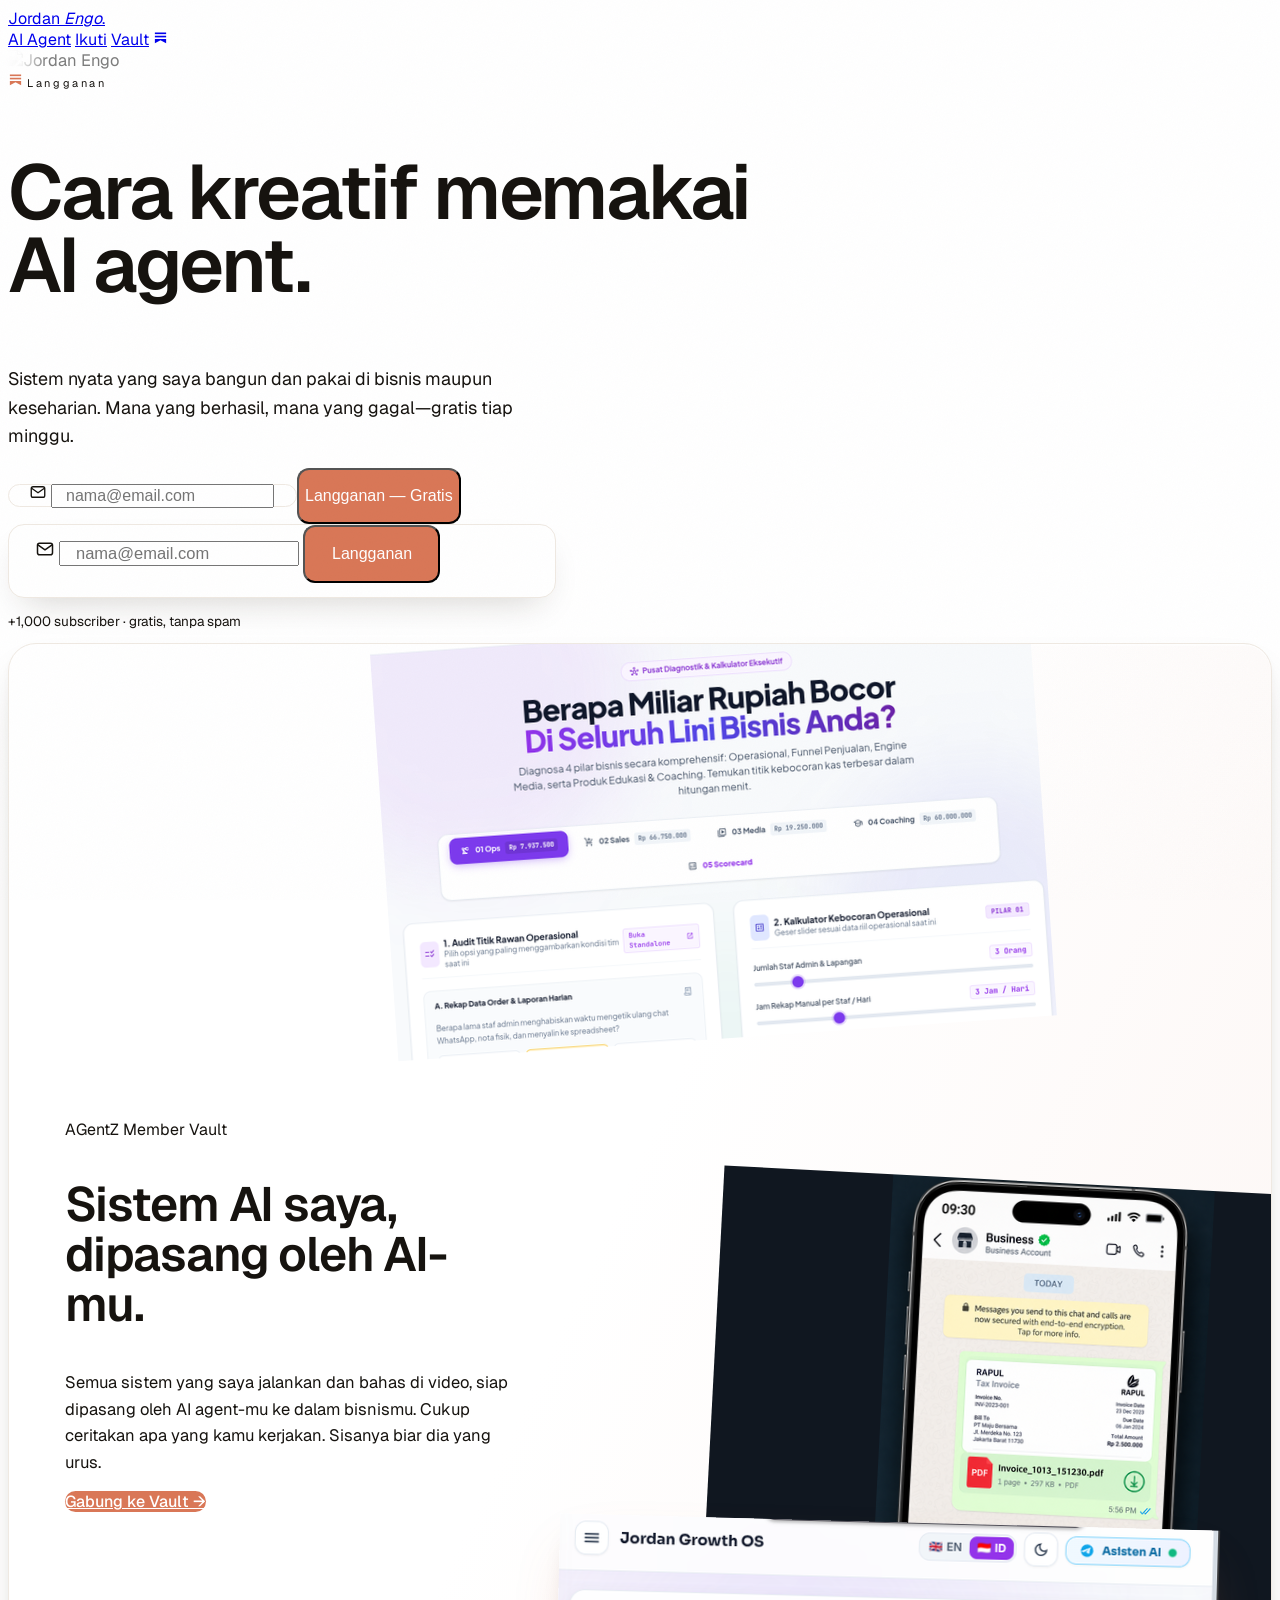
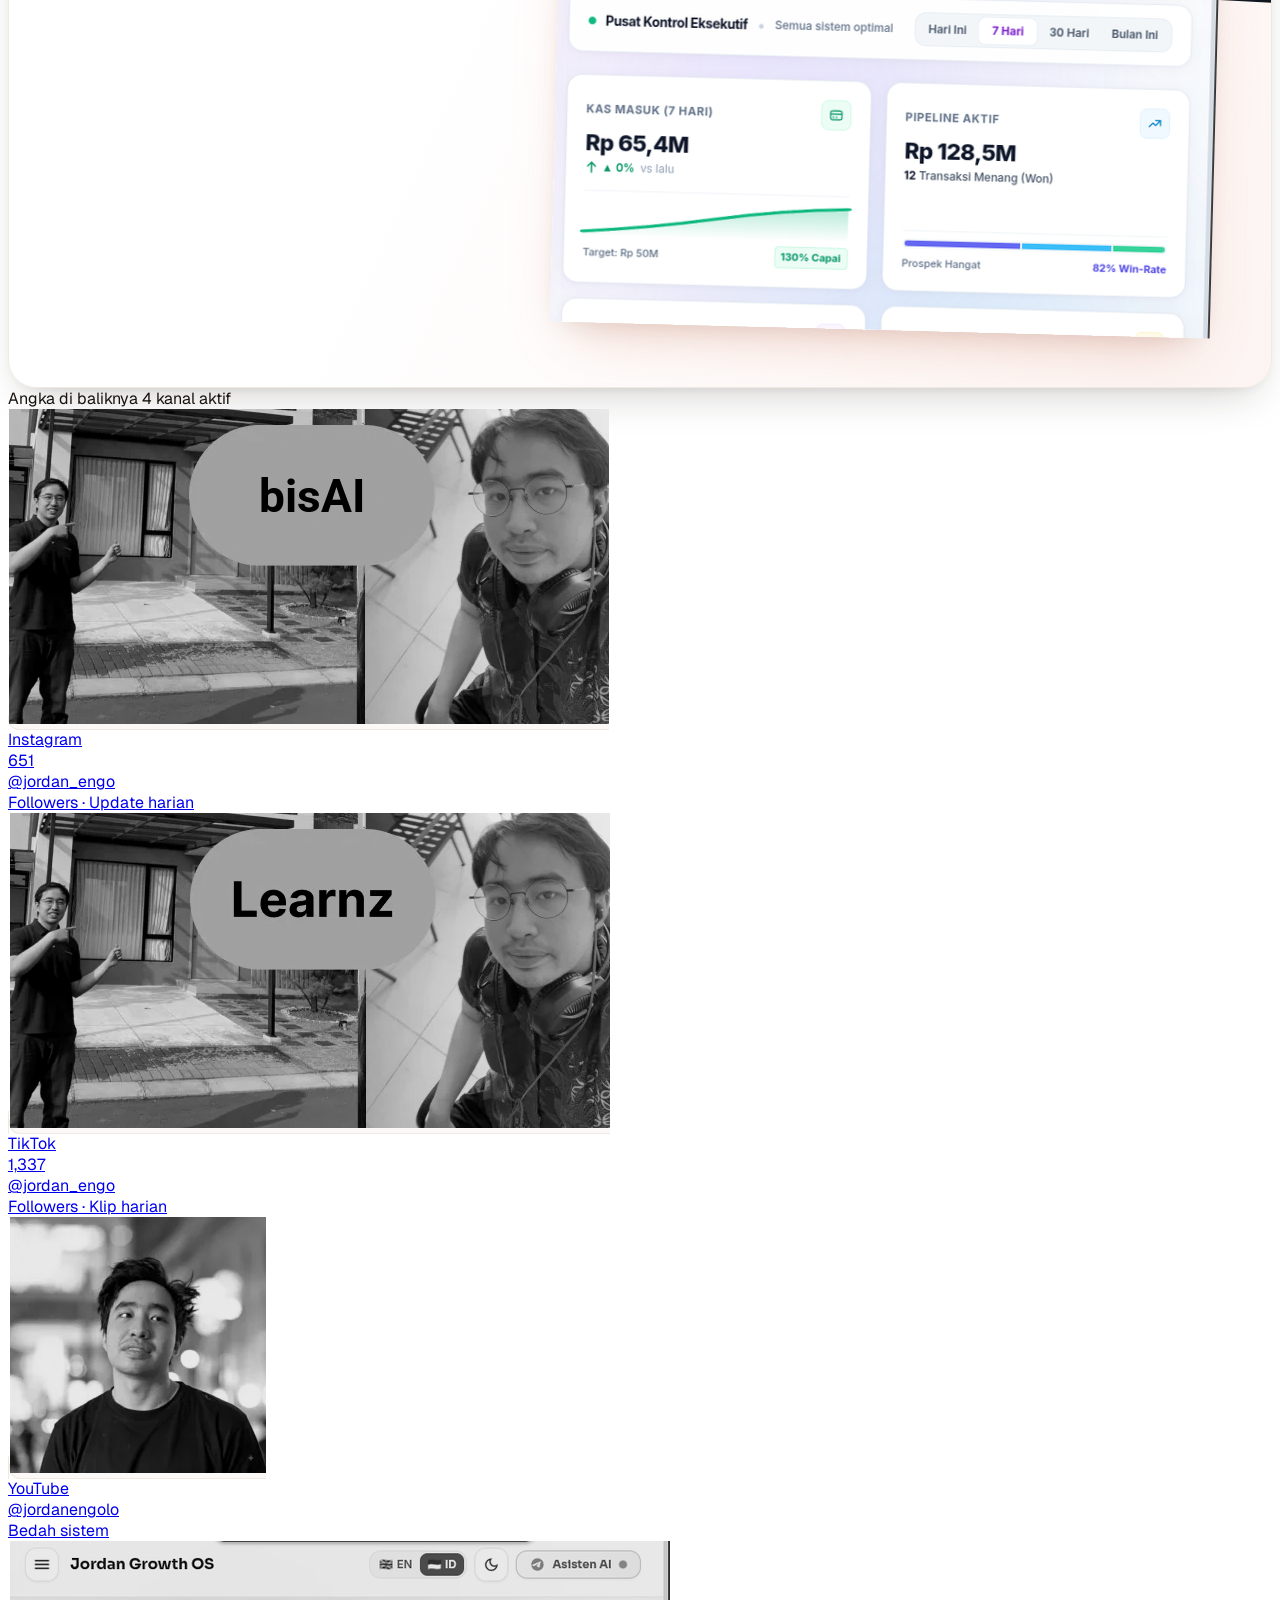
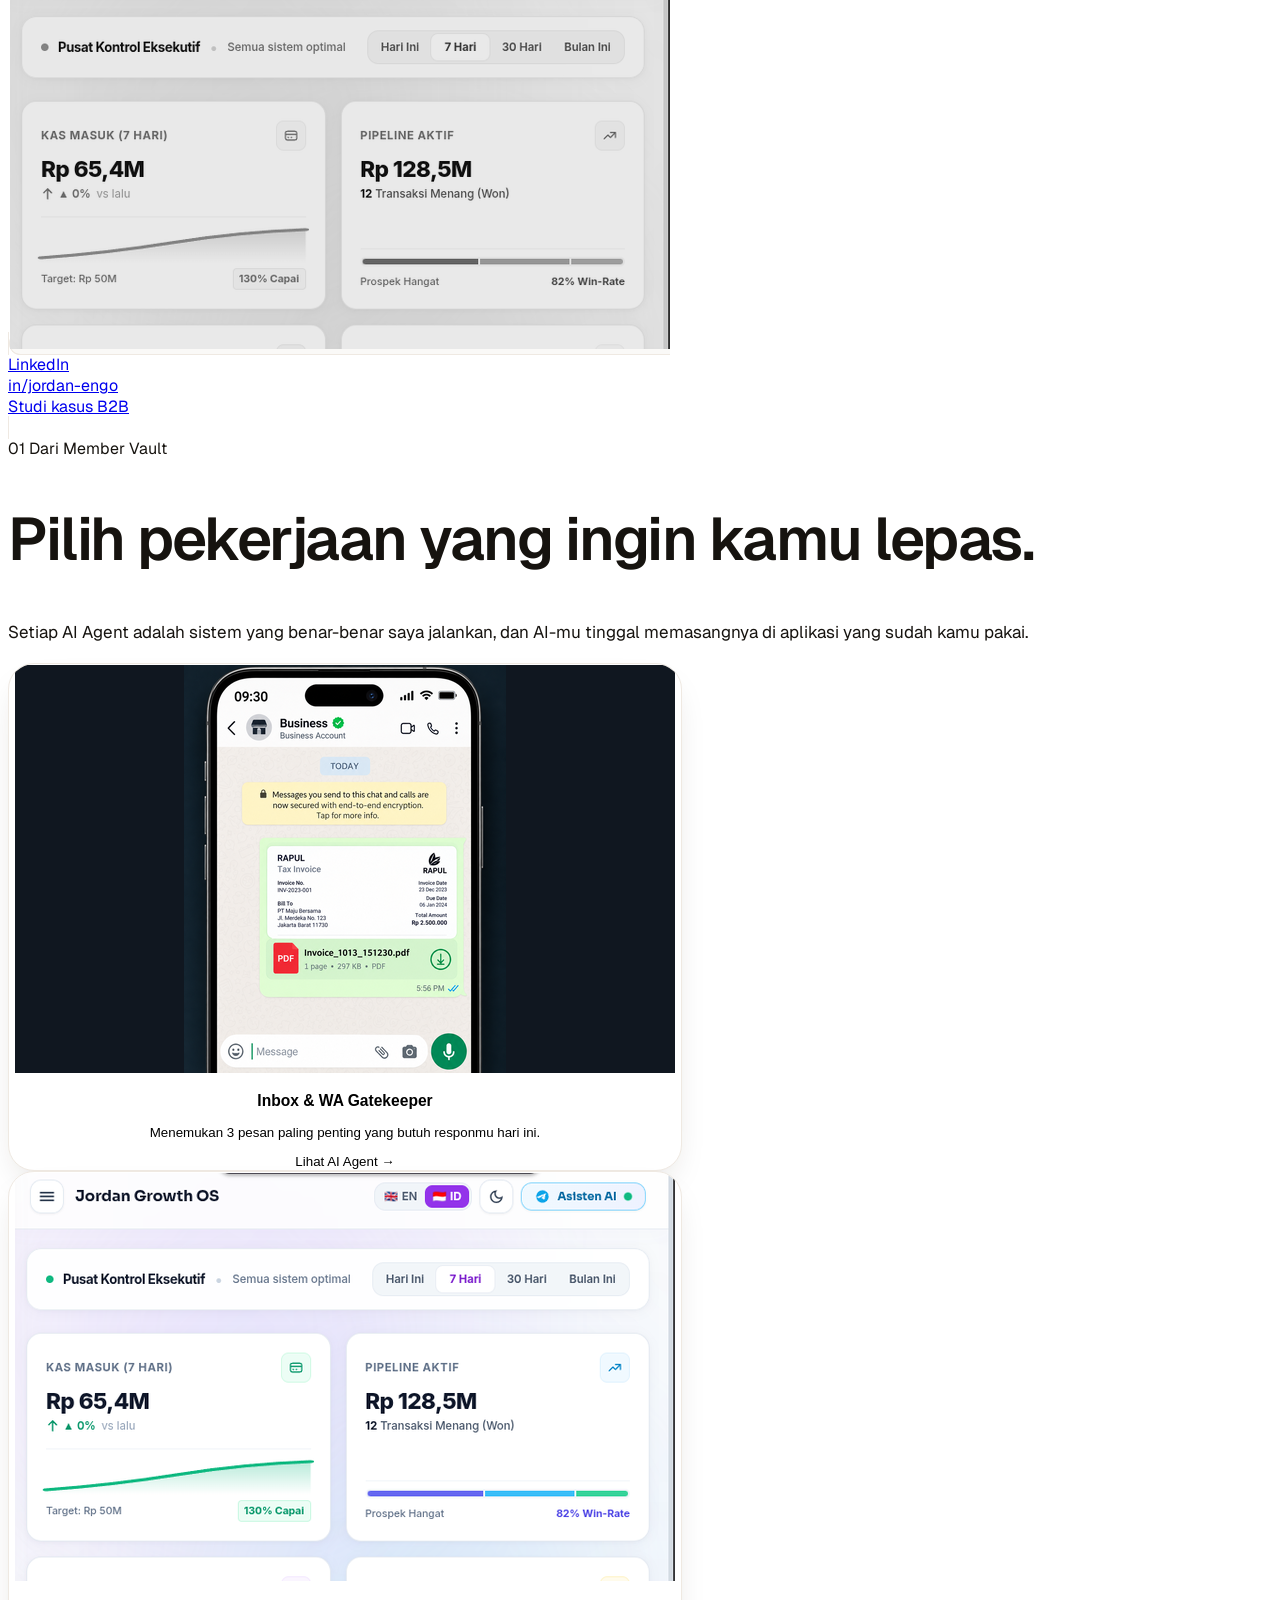
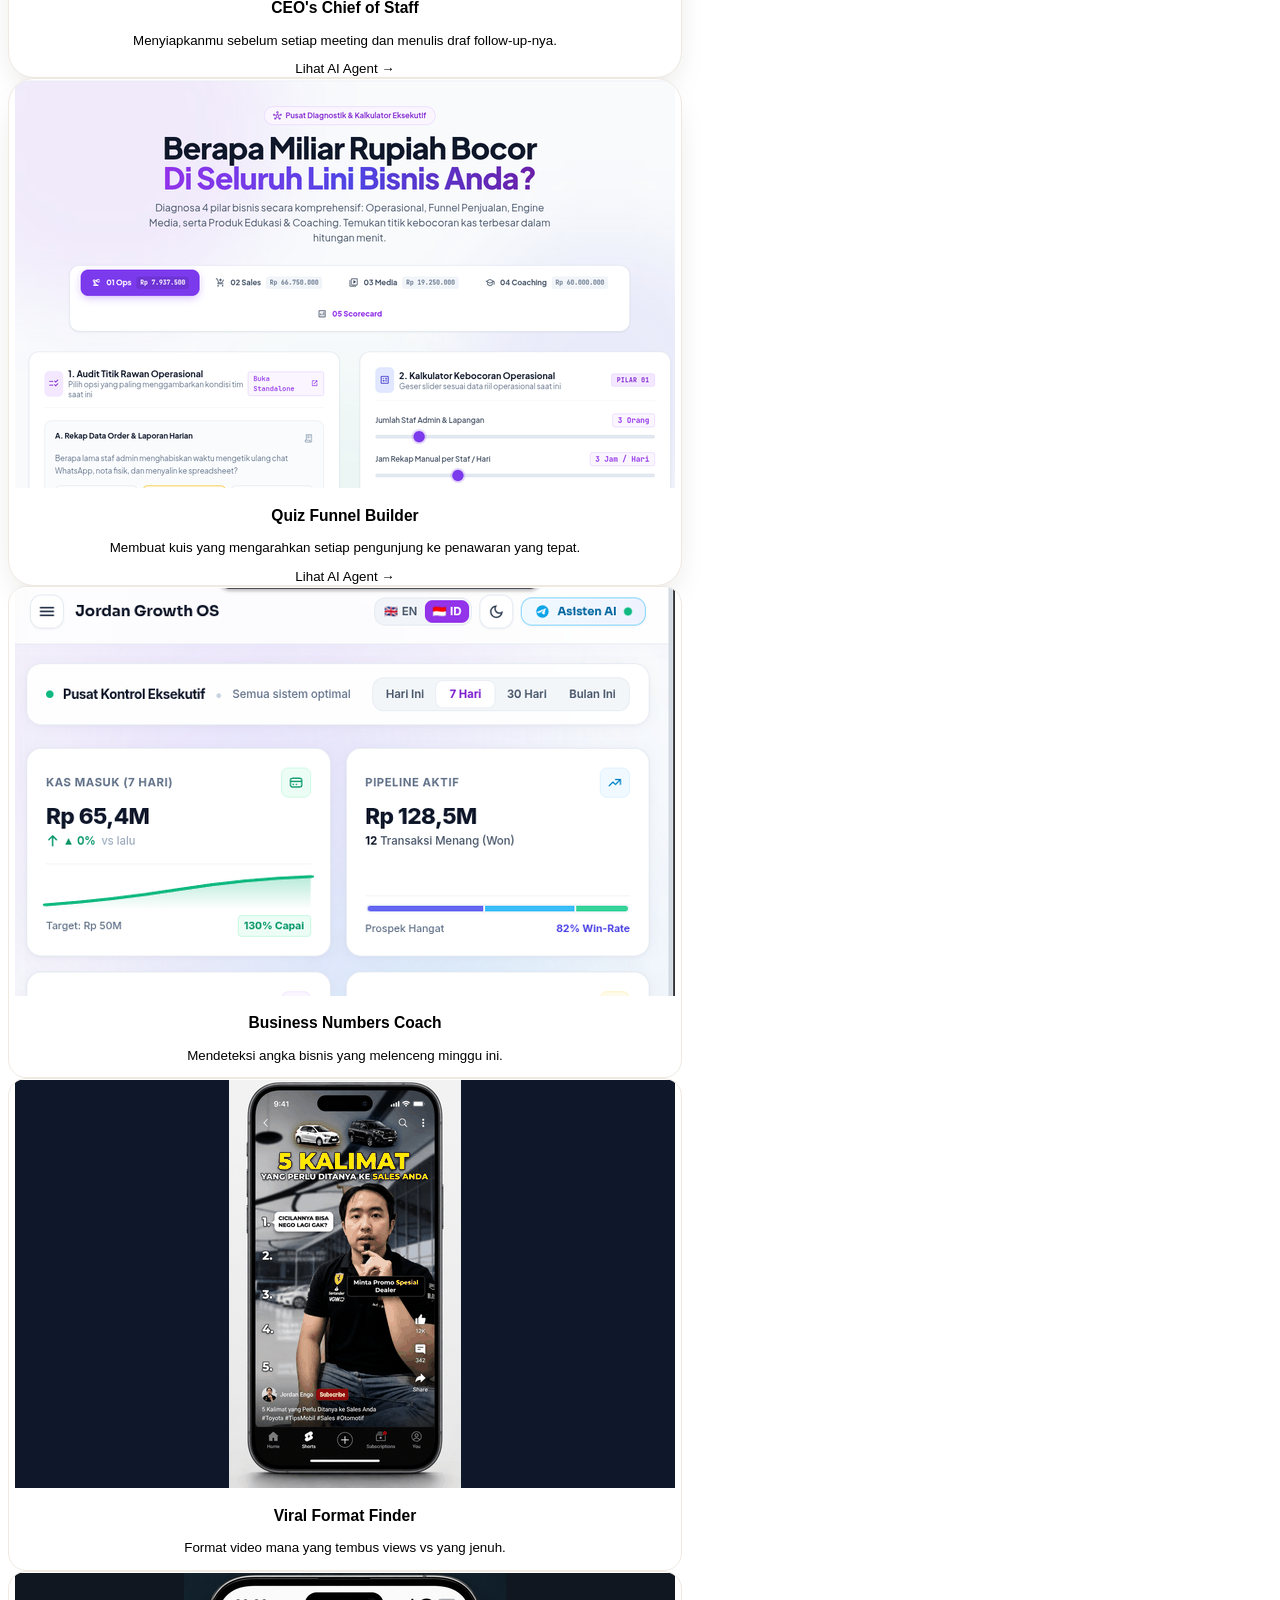
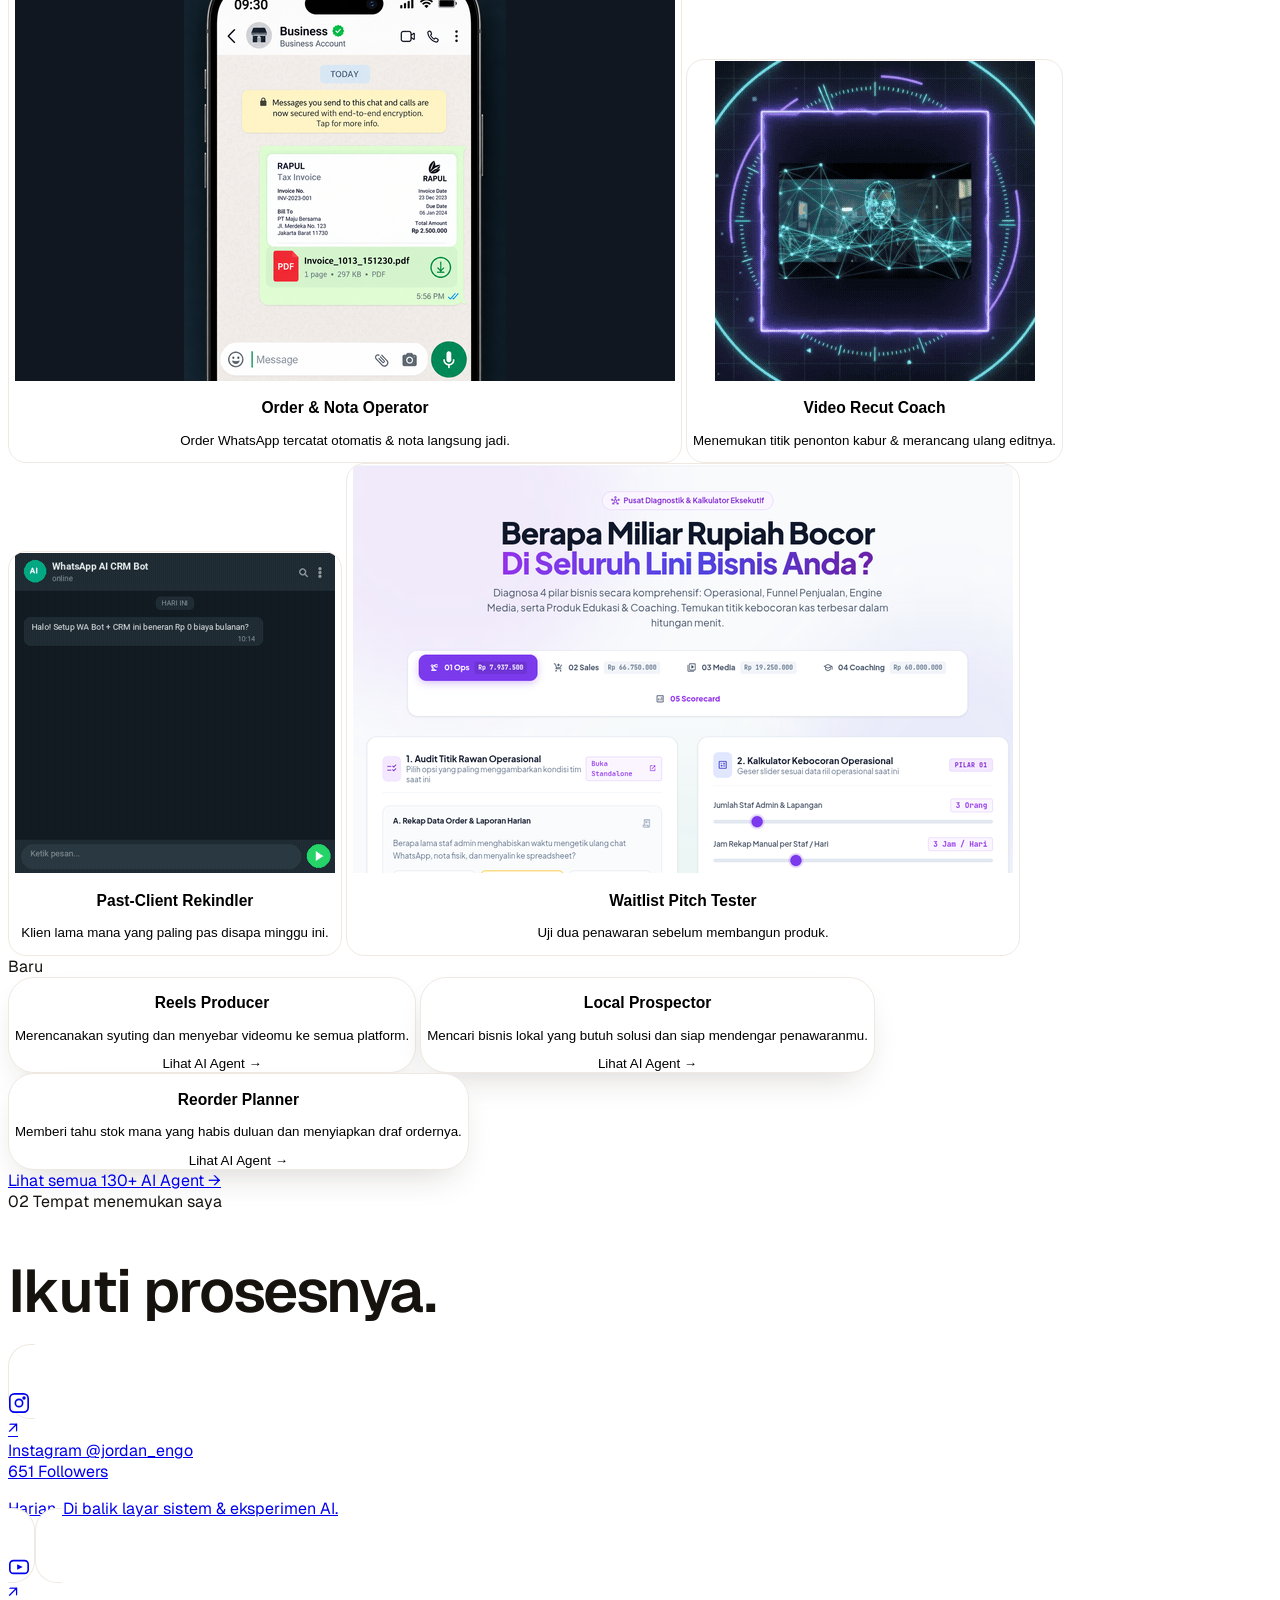
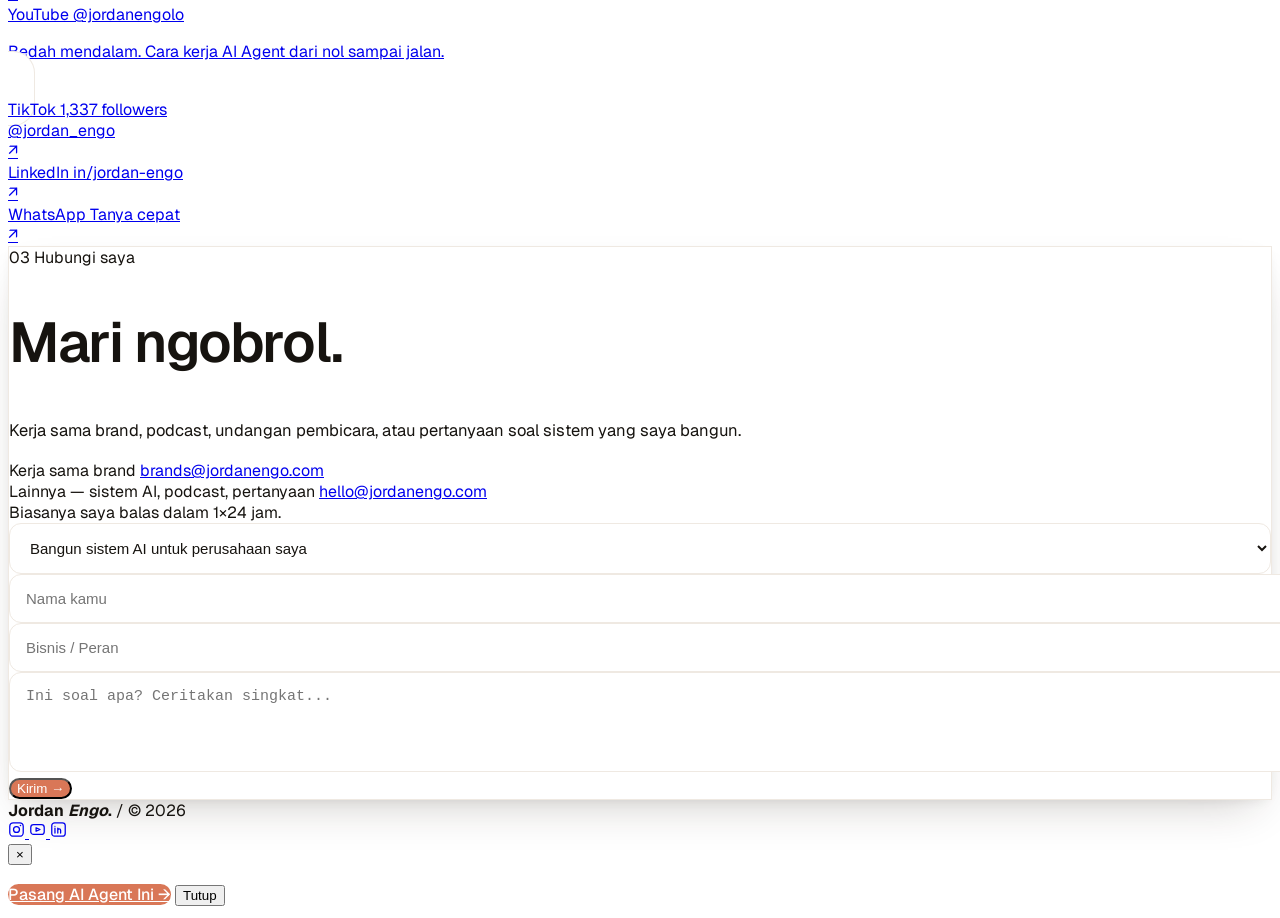
==== index.html @ 1e588fa7 "feat: sync latest agentz-pivot landing page to index.html" ====
<!DOCTYPE html>
<html lang="id">
<head>
  <meta charset="utf-8" />
  <meta name="viewport" content="width=device-width, initial-scale=1.0" />
  <title>Jordan Engo — Cara kerja nyata membangun dengan AI</title>
  <meta name="description" content="Cara kreatif memakai AI agent. Sistem nyata yang saya bangun dan pakai di bisnis & kehidupan sehari-hari—gratis setiap minggu." />
  <meta property="og:title" content="Jordan Engo — Cara kerja nyata membangun dengan AI" />
  <meta property="og:description" content="Sistem AI saya, dipasang oleh AI-mu. Katalog AI Agent siap pakai untuk bisnis dan kreator." />
  <meta property="og:type" content="website" />
  <link rel="icon" href="agentzlogo.webp" />
  <link rel="alternate" type="text/plain" title="LLM Context" href="/llms.txt" />
  <link rel="preload" as="image" href="Jo-hero-1264.webp" imagesrcset="Jo-hero-400.webp 400w, Jo-hero-800.webp 800w, Jo-hero-1264.webp 1264w" imagesizes="(min-width: 768px) 70vw, 160vw" fetchpriority="high" />
  <link rel="preconnect" href="https://fonts.googleapis.com" />
  <link rel="preconnect" href="https://fonts.gstatic.com" crossorigin />
  <link href="https://fonts.googleapis.com/css2?family=Geist+Mono:wght@400;500&family=Geist:wght@300;400;500;600;700;800&display=swap" rel="stylesheet" />
  <script src="https://cdn.tailwindcss.com"></script>
  <script>
    tailwind.config = {
      theme: {
        extend: {
          fontFamily: {
            sans: ['Geist', 'system-ui', 'sans-serif'],
            serif: ['Geist', 'system-ui', 'sans-serif'],
            mono: ['Geist Mono', 'ui-monospace', 'monospace'],
          },
          colors: {
            canvas: '#ffffff',
            ink: '#16130f',
            cream: '#16130f',
            'cream-2': '#5f5a53',
            'cream-3': '#a59e95',
            sub: '#5f5a53',
            muted: '#a59e95',
            line: '#efe9e2',
            'line-strong': '#e2ddd6',
            clay: '#d97757',
          }
        }
      }
    }
  </script>
  <style>
    :root {
      --canvas: #ffffff;
      --night: #ffffff;
      --ink: #16130f;
      --cream: #16130f;
      --cream-2: #5f5a53;
      --cream-3: #a59e95;
      --sub: #5f5a53;
      --muted: #a59e95;
      --line: #efe9e2;
      --line-strong: #e2ddd6;
      --clay: #d97757;
      --clay-soft: rgba(217, 119, 87, 0.12);
      --clay-border: rgba(217, 119, 87, 0.52);
      --tile-shadow: 0 20px 44px -18px rgba(40, 30, 20, 0.24), 0 4px 12px -6px rgba(40, 30, 20, 0.12), inset 0 1.5px 0 rgba(255, 255, 255, 0.9);
      --tile-shadow-sm: 0 16px 36px -16px rgba(40, 30, 20, 0.22), inset 0 1.5px 0 rgba(255, 255, 255, 0.9);
      --featured-tile-shadow: 0 28px 58px -22px rgba(217, 119, 87, 0.34), 0 12px 30px -18px rgba(40, 30, 20, 0.22), inset 0 1.5px 0 rgba(255, 255, 255, 0.95);
    }

    html { scroll-behavior: smooth; }
    body {
      background: var(--canvas);
      color: var(--ink);
      font-family: 'Geist', system-ui, sans-serif;
      overflow-x: hidden;
      -webkit-font-smoothing: antialiased;
    }

    .grain {
      pointer-events: none;
      position: fixed;
      inset: 0;
      z-index: 80;
      opacity: 0.03;
      mix-blend-mode: multiply;
      background-image: url("data:image/svg+xml;utf8,<svg xmlns='http://www.w3.org/2000/svg' width='180' height='180'><filter id='n'><feTurbulence type='fractalNoise' baseFrequency='0.8' numOctaves='2' stitchTiles='stitch'/></filter><rect width='100%25' height='100%25' filter='url(%23n)'/></svg>");
    }

    .hero-portrait {
      opacity: 0.55;
      -webkit-mask-image: linear-gradient(90deg, transparent 0%, rgba(0, 0, 0, 0.1) 12%, rgba(0, 0, 0, 0.6) 26%, #000 34%);
      mask-image: linear-gradient(90deg, transparent 0%, rgba(0, 0, 0, 0.1) 12%, rgba(0, 0, 0, 0.6) 26%, #000 34%);
    }

    .hk-pill {
      background: #ffffff;
      border: 1.5px solid var(--line);
      border-radius: 16px;
      box-shadow: var(--tile-shadow-sm);
      transition: border-color 0.2s ease, box-shadow 0.2s ease;
    }
    .hk-pill:focus-within {
      border-color: var(--clay-border);
      box-shadow: var(--featured-tile-shadow);
    }

    .hk-btn {
      display: inline-flex;
      align-items: center;
      justify-content: center;
      gap: 9px;
      background: var(--clay);
      color: #ffffff;
      font-weight: 500;
      border-radius: 12px;
      transition: transform 0.18s ease, opacity 0.18s ease;
    }
    .hk-btn:hover { opacity: 0.92; transform: translateY(-1px); }

    .vault-card {
      display: grid;
      grid-template-columns: 1fr;
      gap: 36px;
      align-items: center;
      border-radius: 28px;
      border: 1.5px solid var(--line);
      background: linear-gradient(115deg, #ffffff 46%, var(--clay-soft) 130%);
      box-shadow: var(--tile-shadow);
      padding: 32px 26px;
      overflow: hidden;
    }
    @media (min-width: 960px) {
      .vault-card {
        grid-template-columns: 1.05fr 0.95fr;
        padding: 52px 56px;
      }
    }

    .hairline-soft {
      height: 1px;
      background: var(--line);
    }

    .agent-card {
      background: #ffffff;
      border: 1.5px solid var(--line);
      border-radius: 26px;
      box-shadow: var(--tile-shadow-sm);
      overflow: hidden;
      transition: transform 0.24s cubic-bezier(0.16, 1, 0.3, 1), border-color 0.24s ease, box-shadow 0.24s ease;
    }
    .agent-card:hover {
      transform: translateY(-3px);
      border-color: var(--line-strong);
      box-shadow: var(--tile-shadow);
    }

    .mini-agent {
      background: #ffffff;
      border: 1.5px solid var(--line);
      border-radius: 18px;
      overflow: hidden;
      transition: border-color 0.2s ease, transform 0.2s ease;
    }
    .mini-agent:hover {
      border-color: var(--line-strong);
      transform: translateY(-2px);
    }

    .reach-card {
      position: relative;
      aspect-ratio: 4 / 5;
      border-radius: 16px;
      border: 1.5px solid var(--line);
      overflow: hidden;
      background: #faf9f7;
    }
    .reach-card img {
      filter: grayscale(1) brightness(0.9) contrast(1.03);
      transition: filter 0.7s ease, transform 0.7s cubic-bezier(0.16, 1, 0.3, 1);
    }
    .reach-card:hover img {
      filter: grayscale(0) brightness(0.95) contrast(1.02);
      transform: scale(1.04);
    }

    .channel-card {
      background: #ffffff;
      border: 1.5px solid var(--line);
      border-radius: 22px;
      min-height: 178px;
      padding: 26px;
      transition: border-color 0.2s ease, box-shadow 0.2s ease, transform 0.2s ease;
    }
    .channel-card:hover {
      border-color: var(--line-strong);
      box-shadow: var(--tile-shadow-sm);
      transform: translateY(-2px);
    }

    .field-input {
      width: 100%;
      border: 1.5px solid var(--line);
      border-radius: 12px;
      padding: 15px 16px;
      font-size: 15px;
      background: #ffffff;
      color: var(--ink);
      transition: border-color 0.2s ease;
    }
    .field-input:focus {
      outline: none;
      border-color: var(--clay-border);
    }

    .header-scrolled {
      background: rgba(255, 255, 255, 0.86) !important;
      backdrop-filter: blur(12px);
      border-bottom: 1.5px solid var(--line) !important;
    }

    .reveal {
      opacity: 0;
      transform: translateY(18px);
      transition: opacity 0.85s cubic-bezier(0.16, 1, 0.3, 1), transform 0.85s cubic-bezier(0.16, 1, 0.3, 1);
    }
    .reveal.in {
      opacity: 1;
      transform: translateY(0);
    }
  </style>
</head>
<body class="min-h-screen flex flex-col">
  <div class="grain"></div>

  <!-- Header -->
  <header id="site-header" class="fixed top-0 inset-x-0 z-50 transition-all duration-300 border-b border-transparent">
    <div class="max-w-[1280px] mx-auto px-6 sm:px-9 h-[64px] flex items-center justify-between gap-6">
      <a href="#top" class="text-[16px] font-semibold tracking-tight text-ink">
        Jordan <em class="not-italic font-normal text-sub">Engo</em><span class="text-clay">.</span>
      </a>

      <nav class="flex items-center gap-6 sm:gap-8">
        <a href="#latest" class="font-mono text-[10.5px] uppercase tracking-[0.16em] text-sub hover:text-ink transition-colors">AI Agent</a>
        <a href="#channels" class="font-mono text-[10.5px] uppercase tracking-[0.16em] text-sub hover:text-ink transition-colors">Ikuti</a>
        <a href="#vault" class="font-mono text-[10.5px] uppercase tracking-[0.16em] text-sub hover:text-ink transition-colors hidden sm:inline">Vault</a>
        <a href="#top" aria-label="Langganan" class="w-9 h-9 rounded-[10px] bg-clay text-white inline-flex items-center justify-center hover:opacity-90 transition-opacity">
          <svg width="15" height="15" viewBox="0 0 24 24" fill="currentColor">
            <rect x="3" y="4" width="18" height="2.6"></rect>
            <rect x="3" y="9.2" width="18" height="2.6"></rect>
            <path d="M3 14.4H21V21L12 16.4 3 21z"></path>
          </svg>
        </a>
      </nav>
    </div>
  </header>

  <main class="flex-1">
    <!-- SECTION 0: Full-Viewport Founder-Portrait Hero -->
    <section id="top" class="relative md:min-h-screen overflow-hidden" style="background:var(--night)">
      <!-- Founder Portrait Overlay Layer -->
      <div class="hero-media relative h-[58svh] min-h-[380px] md:h-auto md:min-h-0 md:absolute md:inset-y-0 md:right-0 w-full md:w-[70%] overflow-hidden">
        <picture>
          <source type="image/avif" srcset="Jo-hero-400.avif 400w, Jo-hero-800.avif 800w, Jo-hero-1264.avif 1264w" sizes="(min-width: 768px) 70vw, 160vw" />
          <source type="image/webp" srcset="Jo-hero-400.webp 400w, Jo-hero-800.webp 800w, Jo-hero-1264.webp 1264w" sizes="(min-width: 768px) 70vw, 160vw" />
          <img
            src="Jo-hero-hd.jpg"
            width="1264" height="848" fetchpriority="high" decoding="async"
            alt="Jordan Engo"
            class="hero-portrait absolute inset-0 w-full h-full object-cover"
            style="object-position:62% 20%;transform:scale(1.03);filter:grayscale(1) contrast(1.02) brightness(1.03)"
          />
        </picture>
        <!-- Mobile white gradients -->
        <div class="absolute inset-0 md:hidden" style="background:linear-gradient(180deg, rgba(255,255,255,0.55) 0%, rgba(255,255,255,0.30) 26%, rgba(255,255,255,0.30) 46%, rgba(255,255,255,0.72) 70%, #ffffff 96%)"></div>
        <div class="absolute inset-x-0 bottom-0 h-2/5" style="background:linear-gradient(0deg, #ffffff 4%, transparent)"></div>
        <div class="absolute inset-x-0 top-0 h-1/4" style="background:linear-gradient(180deg, rgba(255,255,255,0.5), transparent)"></div>
      </div>

      <!-- Hero Copy Layer -->
      <div class="hero-content relative z-[2] max-w-[1280px] mx-auto px-6 sm:px-9 md:min-h-screen flex items-center mt-[-17svh] md:mt-0 pt-0 md:pt-28 pb-16 md:pb-24">
        <div class="w-full max-w-[640px]">
          <div class="reveal flex items-center gap-2.5 mb-8" style="transition-delay:40ms">
            <svg width="15" height="15" viewBox="0 0 24 24" fill="#D97757">
              <rect x="3" y="4" width="18" height="2.6"></rect>
              <rect x="3" y="9.2" width="18" height="2.6"></rect>
              <path d="M3 14.4H21V21L12 16.4 3 21z"></path>
            </svg>
            <span class="font-mono uppercase text-cream-2 shrink-0 whitespace-nowrap" style="font-size:11px;letter-spacing:0.24em">Langganan</span>
          </div>

          <h1 class="reveal font-sans text-cream md:[width:max-content] md:max-w-[820px]" style="font-size:clamp(38px,6vw,80px);font-weight:600;line-height:0.95;letter-spacing:-0.03em;transition-delay:90ms">
            Cara kreatif memakai<br /><span class="text-clay">AI agent.</span>
          </h1>

          <p class="reveal font-sans text-cream-2 mt-7" style="font-size:clamp(16px,1.4vw,18px);line-height:1.58;max-width:44ch;transition-delay:140ms">
            Sistem nyata yang saya bangun dan pakai di bisnis maupun keseharian. Mana yang berhasil, mana yang gagal—gratis tiap minggu.
          </p>

          <div class="reveal mt-10" style="max-width:548px;transition-delay:190ms">
            <!-- Mobile Form -->
            <form class="newsletter-form sm:hidden flex flex-col gap-3">
              <label class="hk-pill group flex items-center" style="height:58px;padding-left:20px;padding-right:18px">
                <span class="text-cream-3 shrink-0 group-focus-within:text-clay transition-colors">
                  <svg width="18" height="18" viewBox="0 0 24 24" fill="none" stroke="currentColor" stroke-width="1.8" stroke-linecap="round" stroke-linejoin="round"><rect x="3" y="5" width="18" height="14" rx="2.5"></rect><path d="m3.5 7 8.5 6 8.5-6"></path></svg>
                </span>
                <input type="email" required placeholder="nama@email.com" aria-label="Alamat email" class="newsletter-email flex-1 min-w-0 bg-transparent border-none outline-none text-cream font-sans placeholder:text-cream-3" style="font-size:16px;padding-left:13px;padding-right:6px" />
              </label>
              <button type="submit" class="hk-btn w-full" style="height:56px;font-size:16px">
                Langganan — Gratis
              </button>
            </form>

            <!-- Desktop Pill Form -->
            <form class="newsletter-form hk-pill group hidden sm:flex items-center w-full" style="height:72px;padding-left:26px;padding-right:8px">
              <span class="text-cream-3 shrink-0 group-focus-within:text-clay transition-colors">
                <svg width="20" height="20" viewBox="0 0 24 24" fill="none" stroke="currentColor" stroke-width="1.8" stroke-linecap="round" stroke-linejoin="round"><rect x="3" y="5" width="18" height="14" rx="2.5"></rect><path d="m3.5 7 8.5 6 8.5-6"></path></svg>
              </span>
              <input type="email" required placeholder="nama@email.com" aria-label="Alamat email" class="newsletter-email flex-1 min-w-0 bg-transparent border-none outline-none text-cream font-sans placeholder:text-cream-3" style="font-size:16.5px;padding-left:15px;padding-right:10px" />
              <button type="submit" class="hk-btn shrink-0" style="height:58px;padding-left:27px;padding-right:26px;font-size:16px">
                Langganan
              </button>
            </form>

            <p class="font-sans text-cream-3 mt-4" style="font-size:13.5px">
              <span class="text-cream font-semibold">+1,000 subscriber</span> · gratis, tanpa spam
            </p>
          </div>
        </div>
      </div>
    </section>

    <!-- SECTION 1: The Member Vault -->
    <section id="vault" class="relative" style="background:var(--night)">
      <div class="max-w-[1280px] mx-auto px-6 sm:px-9 pt-4 md:pt-10 pb-6">
        <div class="reveal vault-card">
          <div class="vault-copy">
            <span class="font-mono text-[10.5px] tracking-[0.2em] uppercase text-clay">AGentZ Member Vault</span>
            <h2 class="font-sans text-cream mt-4" style="font-size:clamp(30px,3.8vw,48px);font-weight:600;line-height:1.04;letter-spacing:-0.025em">
              Sistem AI saya, dipasang oleh AI-mu.
            </h2>
            <p class="font-sans text-cream-2 mt-5 max-w-[44ch]" style="font-size:16.5px;line-height:1.6">
              Semua sistem yang saya jalankan dan bahas di video, siap dipasang oleh AI agent-mu ke dalam bisnismu. Cukup ceritakan apa yang kamu kerjakan. Sisanya biar dia yang urus.
            </p>
            <div class="mt-8">
              <a
                href="https://wa.me/15556523818?text=Halo%20Jordan,%20saya%20mau%20gabung%20AGentZ%20Member%20Vault"
                target="_blank"
                rel="noopener"
                class="hk-btn px-7 py-3.5 text-[15.5px]"
              >
                Gabung ke Vault →
              </a>
            </div>
          </div>

          <!-- Rotated Art Tiles Stack -->
          <div class="relative h-[260px] sm:h-[310px] flex items-center justify-center">
            <img src="bisnis_ai_audit.png" alt="AGentZ Audit System" class="absolute w-[58%] aspect-[16/10] object-cover rounded-[14px] border-[1.5px] border-line shadow-lg" style="transform:translate(-26%, -16%) rotate(-4deg)" />
            <img src="whatsapp_invoice.png" alt="AGentZ WhatsApp Operator" class="absolute w-[58%] aspect-[16/10] object-cover rounded-[14px] border-[1.5px] border-line shadow-lg" style="transform:translate(24%, 18%) rotate(3deg)" />
            <img src="bisnis_dashboard.png" alt="AGentZ Dashboard" class="relative z-10 w-[64%] aspect-[16/10] object-cover rounded-[16px] border-[1.5px] border-clay/40" style="box-shadow:var(--featured-tile-shadow);transform:rotate(1.5deg)" />
          </div>
        </div>
      </div>
    </section>

    <!-- SECTION 2: The Numbers (4 Photo Cards) -->
    <section id="reach" class="relative" style="background:var(--night)">
      <div class="max-w-[1280px] mx-auto px-6 sm:px-9 py-16 md:py-24">
        <div class="reveal flex items-center gap-4 mb-10">
          <span class="font-mono text-[10.5px] tracking-[0.2em] uppercase text-clay">Angka di baliknya</span>
          <span class="hairline-soft flex-1"></span>
          <span class="font-mono text-[10.5px] tracking-[0.2em] uppercase text-cream-3">4 kanal aktif</span>
        </div>

        <div class="grid grid-cols-2 lg:grid-cols-4 gap-4 sm:gap-5">
          <a href="https://instagram.com/jordan_engo" target="_blank" rel="noopener" class="reveal reach-card group block">
            <img src="jo_bisai.webp" alt="Instagram Jordan Engo" class="absolute inset-0 w-full h-full object-cover" />
            <div class="absolute inset-0" style="background:linear-gradient(180deg, rgba(22,19,15,0.45) 0%, rgba(22,19,15,0.1) 45%, rgba(22,19,15,0.85) 100%)"></div>
            <div class="relative z-10 h-full p-5 flex flex-col justify-between text-white">
              <div class="font-mono text-[11px] uppercase tracking-[0.16em] opacity-90">Instagram</div>
              <div>
                <div class="text-[34px] sm:text-[42px] font-extrabold leading-none tracking-tight">651</div>
                <div class="font-mono text-[12px] text-white/90 mt-1.5">@jordan_engo</div>
                <div class="text-[12px] text-white/75 mt-0.5">Followers · Update harian</div>
              </div>
            </div>
          </a>

          <a href="https://www.tiktok.com/@jordan_engo" target="_blank" rel="noopener" class="reveal reach-card group block" style="transition-delay:70ms">
            <img src="jo_figma.webp" alt="TikTok Jordan Engo" class="absolute inset-0 w-full h-full object-cover" />
            <div class="absolute inset-0" style="background:linear-gradient(180deg, rgba(22,19,15,0.45) 0%, rgba(22,19,15,0.1) 45%, rgba(22,19,15,0.85) 100%)"></div>
            <div class="relative z-10 h-full p-5 flex flex-col justify-between text-white">
              <div class="font-mono text-[11px] uppercase tracking-[0.16em] opacity-90">TikTok</div>
              <div>
                <div class="text-[34px] sm:text-[42px] font-extrabold leading-none tracking-tight">1,337</div>
                <div class="font-mono text-[12px] text-white/90 mt-1.5">@jordan_engo</div>
                <div class="text-[12px] text-white/75 mt-0.5">Followers · Klip harian</div>
              </div>
            </div>
          </a>

          <a href="https://www.youtube.com/@jordanengolo" target="_blank" rel="noopener" class="reveal reach-card group block" style="transition-delay:140ms">
            <img src="Jo.webp" alt="YouTube Jordan Engo" class="absolute inset-0 w-full h-full object-cover" />
            <div class="absolute inset-0" style="background:linear-gradient(180deg, rgba(22,19,15,0.45) 0%, rgba(22,19,15,0.1) 45%, rgba(22,19,15,0.85) 100%)"></div>
            <div class="relative z-10 h-full p-5 flex flex-col justify-between text-white">
              <div class="font-mono text-[11px] uppercase tracking-[0.16em] opacity-90">YouTube</div>
              <div>
                <div class="font-mono text-[14px] sm:text-[15px] font-semibold leading-snug tracking-tight text-white">@jordanengolo</div>
                <div class="text-[12px] text-white/75 mt-1">Bedah sistem</div>
              </div>
            </div>
          </a>

          <a href="https://www.linkedin.com/in/jordan-engo/" target="_blank" rel="noopener" class="reveal reach-card group block" style="transition-delay:210ms">
            <img src="bisnis_dashboard.png" alt="LinkedIn Jordan Engo" class="absolute inset-0 w-full h-full object-cover" />
            <div class="absolute inset-0" style="background:linear-gradient(180deg, rgba(22,19,15,0.45) 0%, rgba(22,19,15,0.1) 45%, rgba(22,19,15,0.85) 100%)"></div>
            <div class="relative z-10 h-full p-5 flex flex-col justify-between text-white">
              <div class="font-mono text-[11px] uppercase tracking-[0.16em] opacity-90">LinkedIn</div>
              <div>
                <div class="font-mono text-[14px] sm:text-[15px] font-semibold leading-snug tracking-tight text-white">in/jordan-engo</div>
                <div class="text-[12px] text-white/75 mt-1">Studi kasus B2B</div>
              </div>
            </div>
          </a>
        </div>
      </div>
    </section>

    <!-- SECTION 3: 01 — From the Member Vault -->
    <section id="latest" class="max-w-[1280px] mx-auto px-6 sm:px-9 py-14 md:py-20">
      <div class="reveal mb-12">
        <div class="flex items-center gap-4 mb-6">
          <span class="font-mono text-[10.5px] tracking-[0.2em] uppercase text-clay">01</span>
          <span class="font-mono text-[10.5px] tracking-[0.2em] uppercase text-cream-3">Dari Member Vault</span>
          <span class="hairline-soft flex-1"></span>
        </div>
        <h2 class="font-sans text-cream max-w-[16ch]" style="font-size:clamp(42px,5.2vw,60px);font-weight:600;line-height:1;letter-spacing:-0.025em">
          Pilih pekerjaan yang ingin kamu lepas.
        </h2>
        <p class="font-sans text-cream-2 mt-5 max-w-[52ch]" style="font-size:17px;line-height:1.6">
          Setiap AI Agent adalah sistem yang benar-benar saya jalankan, dan AI-mu tinggal memasangnya di aplikasi yang sudah kamu pakai.
        </p>
      </div>

      <!-- 3 Featured Agent Cards with 16/10 Image Plates -->
      <div class="grid grid-cols-1 md:grid-cols-3 gap-6 mb-8">
        <button onclick="openAgentModal('Inbox & WA Gatekeeper', 'Menyaring ratusan chat WhatsApp & email masuk, lalu merangkum 3 pesan paling penting yang butuh responmu hari ini.', 'Member Vault')" class="text-left agent-card flex flex-col group">
          <div class="w-full aspect-[16/10] bg-[#faf9f7] border-b-[1.5px] border-line overflow-hidden">
            <img src="whatsapp_invoice.png" alt="Inbox & WA Gatekeeper" class="w-full h-full object-cover group-hover:scale-[1.03] transition-transform duration-500" />
          </div>
          <div class="p-6 flex-1 flex flex-col justify-between">
            <div>
              <h3 class="text-[20px] font-semibold text-ink mb-2 group-hover:text-clay transition-colors">Inbox &amp; WA Gatekeeper</h3>
              <p class="text-[14.5px] text-sub leading-[1.55]">Menemukan 3 pesan paling penting yang butuh responmu hari ini.</p>
            </div>
            <div class="mt-6 pt-4 border-t border-line flex items-center justify-between text-[13.5px] font-medium text-ink">
              <span>Lihat AI Agent</span>
              <span class="text-clay group-hover:translate-x-1 transition-transform">→</span>
            </div>
          </div>
        </button>

        <button onclick="openAgentModal('CEO\'s Chief of Staff', 'Menyiapkan ringkasan sebelum setiap meeting dan langsung membuat draf follow-up ke klien begitu meeting selesai.', 'Member Vault')" class="text-left agent-card flex flex-col group">
          <div class="w-full aspect-[16/10] bg-[#faf9f7] border-b-[1.5px] border-line overflow-hidden">
            <img src="bisnis_dashboard.png" alt="CEO's Chief of Staff" class="w-full h-full object-cover group-hover:scale-[1.03] transition-transform duration-500" />
          </div>
          <div class="p-6 flex-1 flex flex-col justify-between">
            <div>
              <h3 class="text-[20px] font-semibold text-ink mb-2 group-hover:text-clay transition-colors">CEO's Chief of Staff</h3>
              <p class="text-[14.5px] text-sub leading-[1.55]">Menyiapkanmu sebelum setiap meeting dan menulis draf follow-up-nya.</p>
            </div>
            <div class="mt-6 pt-4 border-t border-line flex items-center justify-between text-[13.5px] font-medium text-ink">
              <span>Lihat AI Agent</span>
              <span class="text-clay group-hover:translate-x-1 transition-transform">→</span>
            </div>
          </div>
        </button>

        <button onclick="openAgentModal('Quiz Funnel Builder', 'Membuat kuis interaktif singkat yang mengarahkan setiap pengunjung ke penawaran yang paling pas.', 'Member Vault')" class="text-left agent-card flex flex-col group">
          <div class="w-full aspect-[16/10] bg-[#faf9f7] border-b-[1.5px] border-line overflow-hidden">
            <img src="bisnis_ai_audit.png" alt="Quiz Funnel Builder" class="w-full h-full object-cover group-hover:scale-[1.03] transition-transform duration-500" />
          </div>
          <div class="p-6 flex-1 flex flex-col justify-between">
            <div>
              <h3 class="text-[20px] font-semibold text-ink mb-2 group-hover:text-clay transition-colors">Quiz Funnel Builder</h3>
              <p class="text-[14.5px] text-sub leading-[1.55]">Membuat kuis yang mengarahkan setiap pengunjung ke penawaran yang tepat.</p>
            </div>
            <div class="mt-6 pt-4 border-t border-line flex items-center justify-between text-[13.5px] font-medium text-ink">
              <span>Lihat AI Agent</span>
              <span class="text-clay group-hover:translate-x-1 transition-transform">→</span>
            </div>
          </div>
        </button>
      </div>

      <!-- 6 Mini Agents with 116px Thumbnail Plates -->
      <div class="grid grid-cols-1 sm:grid-cols-2 lg:grid-cols-3 gap-4 mb-12">
        <button onclick="openAgentModal('Business Numbers Coach', 'Mendeteksi angka atau target bisnis mana yang mulai melenceng minggu ini.', 'AGentZ')" class="text-left mini-agent flex items-stretch">
          <img src="bisnis_dashboard.png" alt="" class="w-[100px] h-[116px] object-cover border-r-[1.5px] border-line shrink-0" />
          <div class="p-4 flex flex-col justify-center">
            <h3 class="text-[14.5px] font-semibold text-ink">Business Numbers Coach</h3>
            <p class="text-[13px] text-sub mt-1 leading-snug">Mendeteksi angka bisnis yang melenceng minggu ini.</p>
          </div>
        </button>

        <button onclick="openAgentModal('Viral Format Finder', 'Menunjukkan format video mana yang sedang naik dan mana yang sudah terlalu jenuh.', 'AGentZ')" class="text-left mini-agent flex items-stretch">
          <img src="coaching_video_templates.gif" alt="" class="w-[100px] h-[116px] object-cover border-r-[1.5px] border-line shrink-0" />
          <div class="p-4 flex flex-col justify-center">
            <h3 class="text-[14.5px] font-semibold text-ink">Viral Format Finder</h3>
            <p class="text-[13px] text-sub mt-1 leading-snug">Format video mana yang tembus views vs yang jenuh.</p>
          </div>
        </button>

        <button onclick="openAgentModal('Order & Nota Operator', 'Mencatat order WhatsApp otomatis dan langsung siapkan nota tanpa input manual.', 'AGentZ')" class="text-left mini-agent flex items-stretch">
          <img src="whatsapp_invoice.png" alt="" class="w-[100px] h-[116px] object-cover border-r-[1.5px] border-line shrink-0" />
          <div class="p-4 flex flex-col justify-center">
            <h3 class="text-[14.5px] font-semibold text-ink">Order &amp; Nota Operator</h3>
            <p class="text-[13px] text-sub mt-1 leading-snug">Order WhatsApp tercatat otomatis &amp; nota langsung jadi.</p>
          </div>
        </button>

        <button onclick="openAgentModal('Video Recut Coach', 'Menemukan di detik ke berapa penonton meninggalkan videomu lalu merancang ulang potongannya.', 'AGentZ')" class="text-left mini-agent flex items-stretch">
          <img src="video_editor.gif" alt="" class="w-[100px] h-[116px] object-cover border-r-[1.5px] border-line shrink-0" />
          <div class="p-4 flex flex-col justify-center">
            <h3 class="text-[14.5px] font-semibold text-ink">Video Recut Coach</h3>
            <p class="text-[13px] text-sub mt-1 leading-snug">Menemukan titik penonton kabur &amp; merancang ulang editnya.</p>
          </div>
        </button>

        <button onclick="openAgentModal('Past-Client Rekindler', 'Memberi tahu klien lama mana yang paling tepat untuk kamu sapa lagi minggu ini.', 'AGentZ')" class="text-left mini-agent flex items-stretch">
          <img src="whatsapp_chat.gif" alt="" class="w-[100px] h-[116px] object-cover border-r-[1.5px] border-line shrink-0" />
          <div class="p-4 flex flex-col justify-center">
            <h3 class="text-[14.5px] font-semibold text-ink">Past-Client Rekindler</h3>
            <p class="text-[13px] text-sub mt-1 leading-snug">Klien lama mana yang paling pas disapa minggu ini.</p>
          </div>
        </button>

        <button onclick="openAgentModal('Waitlist Pitch Tester', 'Menguji dua penawaran sekaligus sebelum kamu membangun produk apa pun.', 'AGentZ')" class="text-left mini-agent flex items-stretch">
          <img src="bisnis_ai_audit.png" alt="" class="w-[100px] h-[116px] object-cover border-r-[1.5px] border-line shrink-0" />
          <div class="p-4 flex flex-col justify-center">
            <h3 class="text-[14.5px] font-semibold text-ink">Waitlist Pitch Tester</h3>
            <p class="text-[13px] text-sub mt-1 leading-snug">Uji dua penawaran sebelum membangun produk.</p>
          </div>
        </button>
      </div>

      <!-- New Agents Strip -->
      <div class="mb-10">
        <div class="font-mono text-[10.5px] uppercase tracking-[0.2em] text-clay mb-4">Baru</div>
        <div class="grid grid-cols-1 md:grid-cols-3 gap-5">
          <button onclick="openAgentModal('Reels Producer', 'Merencanakan jadwal syuting dan menyebar videomu ke semua platform.', 'Baru')" class="text-left agent-card p-6 flex flex-col justify-between group">
            <div>
              <h3 class="text-[18px] font-semibold text-ink mb-1.5 group-hover:text-clay transition-colors">Reels Producer</h3>
              <p class="text-[14px] text-sub leading-[1.55]">Merencanakan syuting dan menyebar videomu ke semua platform.</p>
            </div>
            <div class="mt-5 text-[13.5px] font-medium text-ink">Lihat AI Agent →</div>
          </button>

          <button onclick="openAgentModal('Local Prospector', 'Mencari bisnis lokal yang punya alasan kuat untuk mendengar penawaranmu.', 'Baru')" class="text-left agent-card p-6 flex flex-col justify-between group">
            <div>
              <h3 class="text-[18px] font-semibold text-ink mb-1.5 group-hover:text-clay transition-colors">Local Prospector</h3>
              <p class="text-[14px] text-sub leading-[1.55]">Mencari bisnis lokal yang butuh solusi dan siap mendengar penawaranmu.</p>
            </div>
            <div class="mt-5 text-[13.5px] font-medium text-ink">Lihat AI Agent →</div>
          </button>

          <button onclick="openAgentModal('Reorder Planner', 'Memberi tahu stok mana yang habis duluan dan menyiapkan draf order ke supplier.', 'Baru')" class="text-left agent-card p-6 flex flex-col justify-between group">
            <div>
              <h3 class="text-[18px] font-semibold text-ink mb-1.5 group-hover:text-clay transition-colors">Reorder Planner</h3>
              <p class="text-[14px] text-sub leading-[1.55]">Memberi tahu stok mana yang habis duluan dan menyiapkan draf ordernya.</p>
            </div>
            <div class="mt-5 text-[13.5px] font-medium text-ink">Lihat AI Agent →</div>
          </button>
        </div>
      </div>

      <div class="text-center">
        <a
          href="https://wa.me/15556523818?text=Halo%20Jordan,%20saya%20mau%20lihat%20semua%20130%2B%20agen%20AGentZ"
          target="_blank"
          rel="noopener"
          class="inline-flex items-center gap-2 text-[15px] font-medium text-ink hover:text-clay transition-colors"
        >
          <span>Lihat semua 130+ AI Agent</span>
          <span>→</span>
        </a>
      </div>
    </section>

    <!-- SECTION 4: 02 — Where to find me -->
    <section id="channels" class="max-w-[1280px] mx-auto px-6 sm:px-9 py-16 md:py-24">
      <div class="reveal mb-12">
        <div class="flex items-center gap-4 mb-6">
          <span class="font-mono text-[10.5px] tracking-[0.2em] uppercase text-clay">02</span>
          <span class="font-mono text-[10.5px] tracking-[0.2em] uppercase text-cream-3">Tempat menemukan saya</span>
          <span class="hairline-soft flex-1"></span>
        </div>
        <h2 class="font-sans text-cream" style="font-size:clamp(42px,5.2vw,60px);font-weight:600;line-height:1;letter-spacing:-0.025em">
          Ikuti prosesnya.
        </h2>
      </div>

      <div class="grid grid-cols-1 md:grid-cols-2 gap-5 mb-5">
        <a href="https://instagram.com/jordan_engo" target="_blank" rel="noopener" class="channel-card flex flex-col justify-between group">
          <div class="flex items-start justify-between">
            <div class="w-[54px] h-[54px] rounded-[14px] border-[1.5px] border-line flex items-center justify-center text-ink">
              <svg width="22" height="22" viewBox="0 0 24 24" fill="none" stroke="currentColor" stroke-width="1.8"><rect x="2" y="2" width="20" height="20" rx="5"></rect><circle cx="12" cy="12" r="4"></circle><circle cx="17.5" cy="6.5" r="1"></circle></svg>
            </div>
            <span class="text-muted group-hover:text-clay transition-colors text-[20px]">↗</span>
          </div>
          <div class="mt-6">
            <div class="flex items-baseline justify-between gap-3">
              <span class="text-[22px] font-semibold text-ink">Instagram</span>
              <span class="font-mono text-[13px] text-clay">@jordan_engo</span>
            </div>
            <div class="text-[32px] font-bold tracking-tight text-ink leading-none mt-2.5">651 <span class="font-mono text-[12px] font-normal uppercase tracking-[0.14em] text-muted ml-1">Followers</span></div>
            <p class="text-[14px] text-sub mt-2">Harian. Di balik layar sistem &amp; eksperimen AI.</p>
          </div>
        </a>

        <a href="https://www.youtube.com/@jordanengolo" target="_blank" rel="noopener" class="channel-card flex flex-col justify-between group">
          <div class="flex items-start justify-between">
            <div class="w-[54px] h-[54px] rounded-[14px] border-[1.5px] border-line flex items-center justify-center text-ink">
              <svg width="22" height="22" viewBox="0 0 24 24" fill="none" stroke="currentColor" stroke-width="1.8"><rect x="2" y="5" width="20" height="14" rx="4"></rect><polygon points="10,9 16,12 10,15" fill="currentColor" stroke="none"></polygon></svg>
            </div>
            <span class="text-muted group-hover:text-clay transition-colors text-[20px]">↗</span>
          </div>
          <div class="mt-6">
            <div class="flex items-baseline justify-between gap-3">
              <span class="text-[22px] font-semibold text-ink">YouTube</span>
              <span class="font-mono text-[13px] text-clay">@jordanengolo</span>
            </div>
            <p class="text-[14px] text-sub mt-1.5">Bedah mendalam. Cara kerja AI Agent dari nol sampai jalan.</p>
          </div>
        </a>
      </div>

      <div class="grid grid-cols-1 sm:grid-cols-3 gap-4">
        <a href="https://www.tiktok.com/@jordan_engo" target="_blank" rel="noopener" class="p-5 px-6 rounded-[18px] border-[1.5px] border-line bg-white hover:border-line-strong flex items-center justify-between">
          <div>
            <div class="flex items-baseline gap-2.5">
              <span class="font-semibold text-ink text-[15px]">TikTok</span>
              <span class="font-mono text-[11.5px] text-clay">1,337 followers</span>
            </div>
            <span class="font-mono text-[12.5px] text-muted block mt-0.5">@jordan_engo</span>
          </div>
          <span class="text-muted">↗</span>
        </a>
        <a href="https://www.linkedin.com/in/jordan-engo/" target="_blank" rel="noopener" class="p-5 px-6 rounded-[18px] border-[1.5px] border-line bg-white hover:border-line-strong flex items-center justify-between">
          <div>
            <span class="font-semibold text-ink text-[15px]">LinkedIn</span>
            <span class="font-mono text-[12.5px] text-muted ml-3">in/jordan-engo</span>
          </div>
          <span class="text-muted">↗</span>
        </a>
        <a href="https://wa.me/15556523818" target="_blank" rel="noopener" class="p-5 px-6 rounded-[18px] border-[1.5px] border-line bg-white hover:border-line-strong flex items-center justify-between">
          <div>
            <span class="font-semibold text-ink text-[15px]">WhatsApp</span>
            <span class="font-mono text-[12.5px] text-muted ml-3">Tanya cepat</span>
          </div>
          <span class="text-muted">↗</span>
        </a>
      </div>
    </section>

    <!-- SECTION 5: 03 — Contact (Single Boxed Card) -->
    <section id="contact" class="max-w-[1280px] mx-auto px-6 sm:px-9 py-16 md:py-24">
      <div class="rounded-[24px] p-8 md:p-14" style="background:#ffffff;border:1.5px solid var(--line);box-shadow:var(--tile-shadow)">
        <div class="grid grid-cols-1 lg:grid-cols-[1fr_1.05fr] gap-12 lg:gap-20 items-start">
          <div class="reveal max-w-[460px]">
            <div class="flex items-center gap-4 mb-6">
              <span class="font-mono text-[10.5px] tracking-[0.2em] uppercase text-clay">03</span>
              <span class="font-mono text-[10.5px] tracking-[0.2em] uppercase text-cream-3">Hubungi saya</span>
            </div>
            <h2 class="font-sans text-cream" style="font-size:clamp(40px,4.8vw,56px);font-weight:600;line-height:1;letter-spacing:-0.025em">
              Mari ngobrol.
            </h2>
            <p class="font-sans text-cream-2 mt-5" style="font-size:16.5px;line-height:1.6">
              Kerja sama brand, podcast, undangan pembicara, atau pertanyaan soal sistem yang saya bangun.
            </p>
            <div class="mt-8 space-y-2.5 text-[14.5px] text-sub">
              <div>
                <span class="block text-[12px] font-mono uppercase tracking-[0.14em] text-muted mb-0.5">Kerja sama brand</span>
                <a href="mailto:brands@jordanengo.com" class="text-ink font-medium hover:text-clay underline decoration-line-strong underline-offset-4">brands@jordanengo.com</a>
              </div>
              <div>
                <span class="block text-[12px] font-mono uppercase tracking-[0.14em] text-muted mb-0.5">Lainnya — sistem AI, podcast, pertanyaan</span>
                <a href="mailto:hello@jordanengo.com" class="text-ink font-medium hover:text-clay underline decoration-line-strong underline-offset-4">hello@jordanengo.com</a>
              </div>
              <div class="text-muted text-[13px] pt-1">Biasanya saya balas dalam 1×24 jam.</div>
            </div>
          </div>

          <form id="contact-form" class="space-y-3.5">
            <select id="topic" aria-label="Ini soal apa?" class="field-input">
              <option value="Bangun sistem AI untuk perusahaan saya">Bangun sistem AI untuk perusahaan saya</option>
              <option value="Kerja sama brand / sponsorship">Kerja sama brand / sponsorship</option>
              <option value="Podcast / liputan / pembicara">Podcast / liputan / pembicara</option>
              <option value="Hal lainnya">Hal lainnya</option>
            </select>
            <div class="grid grid-cols-1 sm:grid-cols-2 gap-3.5">
              <input type="text" id="sender-name" required placeholder="Nama kamu" class="field-input" />
              <input type="text" id="sender-biz" placeholder="Bisnis / Peran" class="field-input" />
            </div>
            <textarea id="sender-msg" rows="4" required placeholder="Ini soal apa? Ceritakan singkat..." class="field-input"></textarea>
            <button type="submit" class="hk-btn w-full sm:w-auto px-8 py-3.5 text-[15px]">
              Kirim →
            </button>
          </form>
        </div>
      </div>
    </section>
  </main>

  <!-- Footer -->
  <footer class="border-t-[1.5px] border-line py-9">
    <div class="max-w-[1280px] mx-auto px-6 sm:px-9 flex flex-wrap items-center justify-between gap-4">
      <div class="text-[14px] text-muted">
        <strong class="text-ink font-semibold">Jordan <em class="not-italic font-normal text-sub">Engo</em><span class="text-clay">.</span></strong>
        <span class="mx-2">/</span>
        <span>© 2026</span>
      </div>
      <div class="flex items-center gap-1.5">
        <a href="https://instagram.com/jordan_engo" target="_blank" rel="noopener" aria-label="Instagram" class="w-9 h-9 rounded-[10px] flex items-center justify-center text-sub hover:text-clay hover:bg-ink/[0.04] transition-colors">
          <svg width="17" height="17" viewBox="0 0 24 24" fill="none" stroke="currentColor" stroke-width="1.8">
            <rect x="2.5" y="2.5" width="19" height="19" rx="5"></rect>
            <circle cx="12" cy="12" r="4.2"></circle>
            <circle cx="17.6" cy="6.4" r="1.1" fill="currentColor" stroke="none"></circle>
          </svg>
        </a>
        <a href="https://www.youtube.com/@jordanengolo" target="_blank" rel="noopener" aria-label="YouTube" class="w-9 h-9 rounded-[10px] flex items-center justify-center text-sub hover:text-clay hover:bg-ink/[0.04] transition-colors">
          <svg width="17" height="17" viewBox="0 0 24 24" fill="none" stroke="currentColor" stroke-width="1.8">
            <rect x="2.5" y="5" width="19" height="14" rx="4"></rect>
            <polygon points="10,9.5 15.5,12 10,14.5" stroke-linejoin="round"></polygon>
          </svg>
        </a>
        <a href="https://www.linkedin.com/in/jordan-engo/" target="_blank" rel="noopener" aria-label="LinkedIn" class="w-9 h-9 rounded-[10px] flex items-center justify-center text-sub hover:text-clay hover:bg-ink/[0.04] transition-colors">
          <svg width="17" height="17" viewBox="0 0 24 24" fill="none" stroke="currentColor" stroke-width="1.8">
            <rect x="2.5" y="2.5" width="19" height="19" rx="4"></rect>
            <path d="M7 10v7M7 7.5v.01M11 17v-4a2 2 0 0 1 4 0v4M11 17v-7" stroke-linecap="round"></path>
          </svg>
        </a>
      </div>
    </div>
  </footer>

  <!-- Agent Detail Modal -->
  <div id="agent-modal" class="fixed inset-0 z-50 hidden items-center justify-center p-4 bg-black/40 backdrop-blur-xs">
    <div class="bg-white border-[1.5px] border-line-strong rounded-[24px] max-w-[460px] w-full p-7 shadow-2xl">
      <div class="flex items-center justify-between gap-3 mb-4">
        <span id="modal-badge" class="font-mono text-[11px] uppercase tracking-wider text-clay bg-[#d97757]/10 px-2.5 py-0.5 rounded-full"></span>
        <button onclick="closeAgentModal()" class="text-muted hover:text-ink text-[20px] leading-none">&times;</button>
      </div>
      <h3 id="modal-title" class="text-[22px] font-semibold text-ink mb-2"></h3>
      <p id="modal-desc" class="text-[15px] leading-[1.6] text-sub mb-6"></p>
      <div class="flex items-center gap-3">
        <a id="modal-wa" href="#" target="_blank" rel="noopener" class="hk-btn flex-1 py-3 text-[14px]">
          Pasang AI Agent Ini →
        </a>
        <button onclick="closeAgentModal()" class="px-4 py-3 rounded-[12px] border-[1.5px] border-line text-[14px] text-sub hover:text-ink">
          Tutup
        </button>
      </div>
    </div>
  </div>

  <script>
    // --- UTM Parameter Capture & Attribution (No 3rd-party required) ---
    const UTM_KEYS = ['utm_source', 'utm_medium', 'utm_content', 'utm_campaign', 'utm_term'];
    function loadUtm() {
      const params = new URLSearchParams(window.location.search);
      let stored = {};
      try { stored = JSON.parse(sessionStorage.getItem('agentz_utm') || '{}'); } catch {}
      const current = { ...stored };
      let hasNew = false;
      UTM_KEYS.forEach((k) => {
        const val = params.get(k);
        if (val && val.trim()) {
          current[k] = val.trim().toLowerCase();
          hasNew = true;
        }
      });
      if (hasNew) {
        current.landing_path = window.location.pathname;
        current.captured_at = new Date().toISOString();
        try { sessionStorage.setItem('agentz_utm', JSON.stringify(current)); } catch {}
      }
      return current;
    }

    const activeUtm = loadUtm();
    window.__AGENTZ_UTM__ = activeUtm;

    function getUtmTag() {
      const parts = UTM_KEYS.map((k) => activeUtm[k] ? `${k.replace('utm_', '')}=${activeUtm[k]}` : null).filter(Boolean);
      return parts.length ? `\n[Sumber: ${parts.join(' | ')}]` : '';
    }

    function recordUtmEvent(eventName, meta = {}) {
      try {
        const log = JSON.parse(localStorage.getItem('agentz_utm_events') || '[]');
        log.push({ event: eventName, utm: activeUtm, meta, ts: new Date().toISOString() });
        if (log.length > 100) log.shift();
        localStorage.setItem('agentz_utm_events', JSON.stringify(log));
      } catch {}
    }

    recordUtmEvent('pageview', { referrer: document.referrer || 'direct' });

    // Append UTM attribution automatically to all static wa.me links on the page
    document.querySelectorAll('a[href*="wa.me/"]').forEach((link) => {
      const utmTag = getUtmTag();
      if (utmTag) {
        try {
          const url = new URL(link.href);
          const existingText = url.searchParams.get('text') || 'Halo Jordan, saya tertarik dengan sistem AGentZ.';
          url.searchParams.set('text', `${existingText}${utmTag}`);
          link.href = url.toString();
        } catch {}
      }
      link.addEventListener('click', () => recordUtmEvent('wa_click', { href: link.href }));
    });

    const header = document.getElementById('site-header');
    window.addEventListener('scroll', () => {
      if (window.scrollY > 12) header.classList.add('header-scrolled');
      else header.classList.remove('header-scrolled');
    });

    document.querySelectorAll('#top .reveal').forEach((el) => el.classList.add('in'));
    const observer = new IntersectionObserver((entries) => {
      entries.forEach((e) => {
        if (e.isIntersecting) e.target.classList.add('in');
      });
    }, { threshold: 0.08 });
    document.querySelectorAll('.reveal').forEach((el) => observer.observe(el));

    document.querySelectorAll('.newsletter-form').forEach((form) => {
      form.addEventListener('submit', (e) => {
        e.preventDefault();
        const email = form.querySelector('.newsletter-email').value.trim();
        if (!email) return;
        recordUtmEvent('newsletter_submit', { email });
        const msg = `Halo Jordan, saya mau langganan AGentZ Notes gratis. Email saya: ${email}${getUtmTag()}`;
        window.open(`https://wa.me/15556523818?text=${encodeURIComponent(msg)}`, '_blank');
      });
    });

    document.getElementById('contact-form').addEventListener('submit', (e) => {
      e.preventDefault();
      const topic = document.getElementById('topic').value;
      const name = document.getElementById('sender-name').value.trim();
      const biz = document.getElementById('sender-biz').value.trim();
      const msg = document.getElementById('sender-msg').value.trim();
      recordUtmEvent('contact_submit', { topic });
      const fullText = `Halo Jordan, saya ${name}${biz ? ` (${biz})` : ''}.\nTopik: ${topic}\n\n${msg}${getUtmTag()}`;
      window.open(`https://wa.me/15556523818?text=${encodeURIComponent(fullText)}`, '_blank');
    });

    function openAgentModal(title, desc, badge) {
      document.getElementById('modal-title').textContent = title;
      document.getElementById('modal-desc').textContent = desc;
      document.getElementById('modal-badge').textContent = badge;
      recordUtmEvent('agent_open', { title });
      const msg = `Halo Jordan, saya tertarik pasang AI Agent "${title}" dari AGentZ Member Vault.${getUtmTag()}`;
      document.getElementById('modal-wa').href = `https://wa.me/15556523818?text=${encodeURIComponent(msg)}`;
      const modal = document.getElementById('agent-modal');
      modal.classList.remove('hidden');
      modal.classList.add('flex');
    }

    function closeAgentModal() {
      const modal = document.getElementById('agent-modal');
      modal.classList.add('hidden');
      modal.classList.remove('flex');
    }

    document.getElementById('agent-modal').addEventListener('click', (e) => {
      if (e.target.id === 'agent-modal') closeAgentModal();
    });
  </script>
</body>
</html>
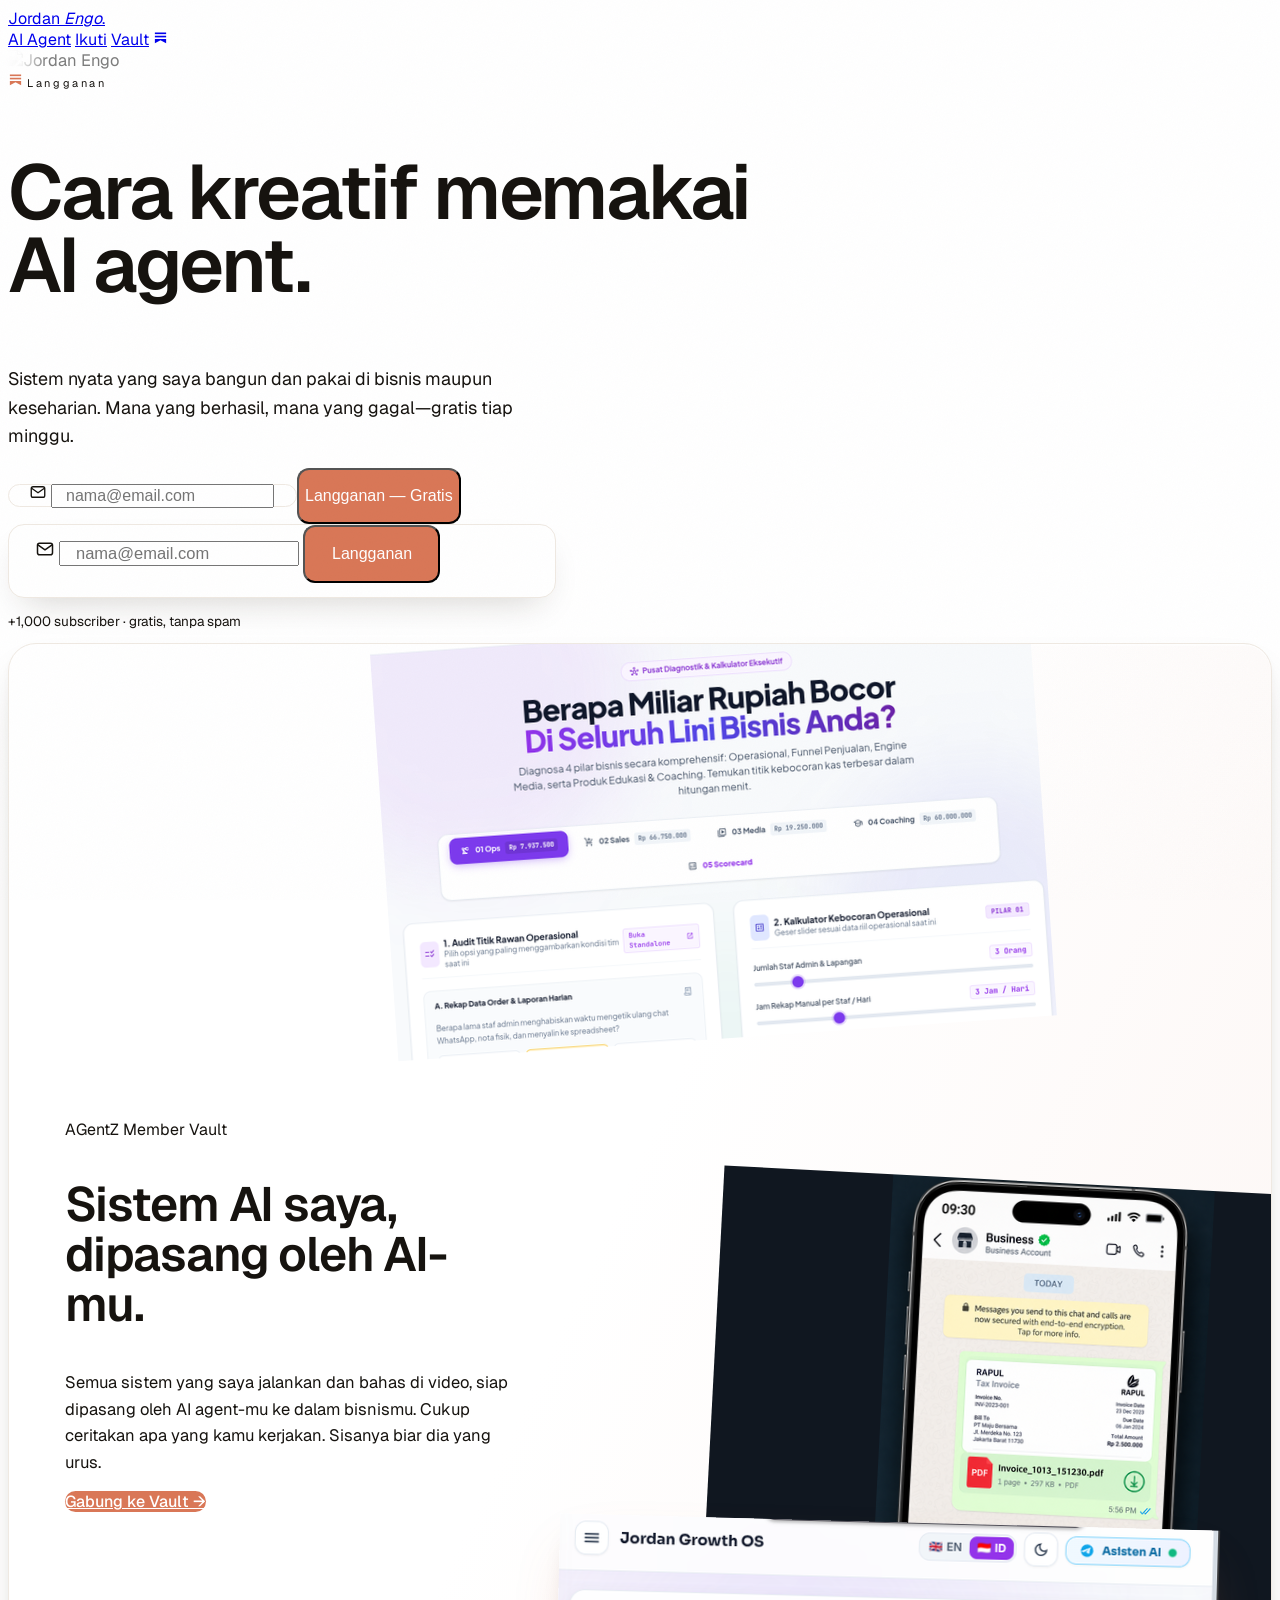
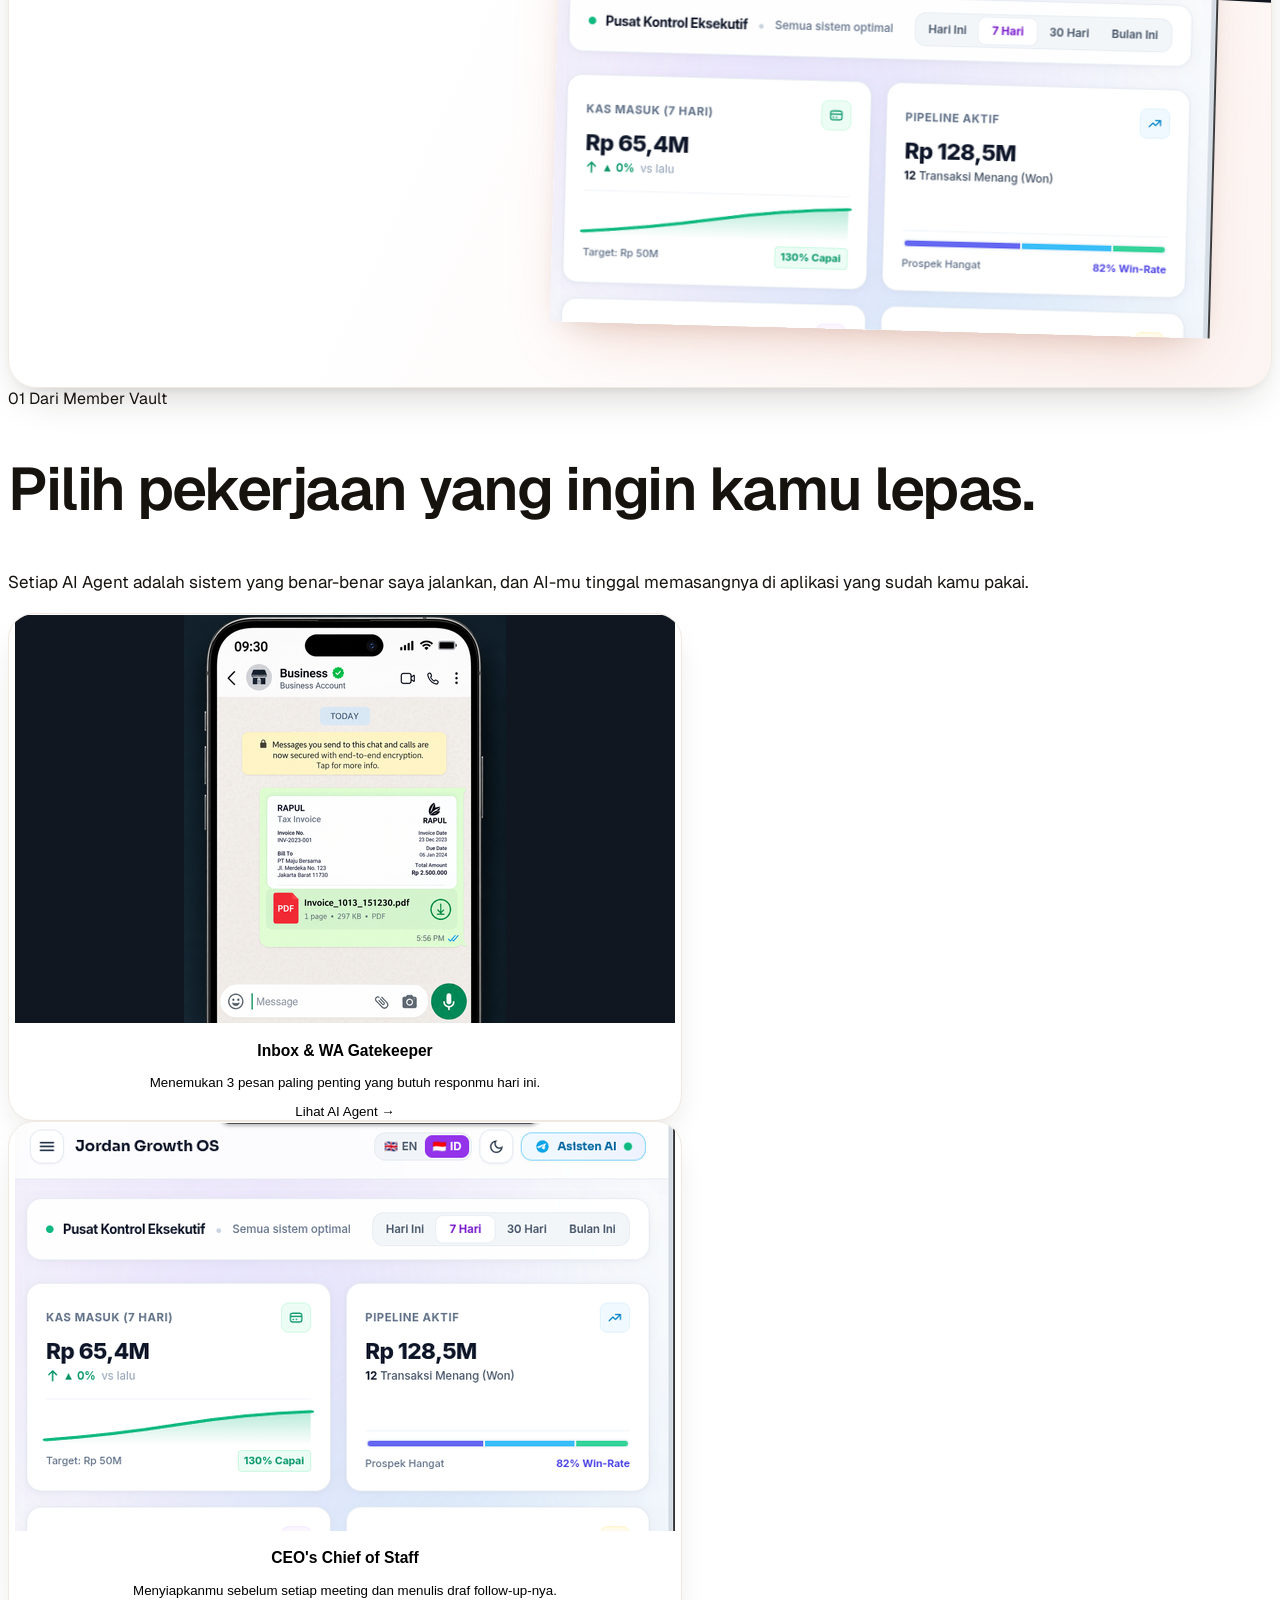
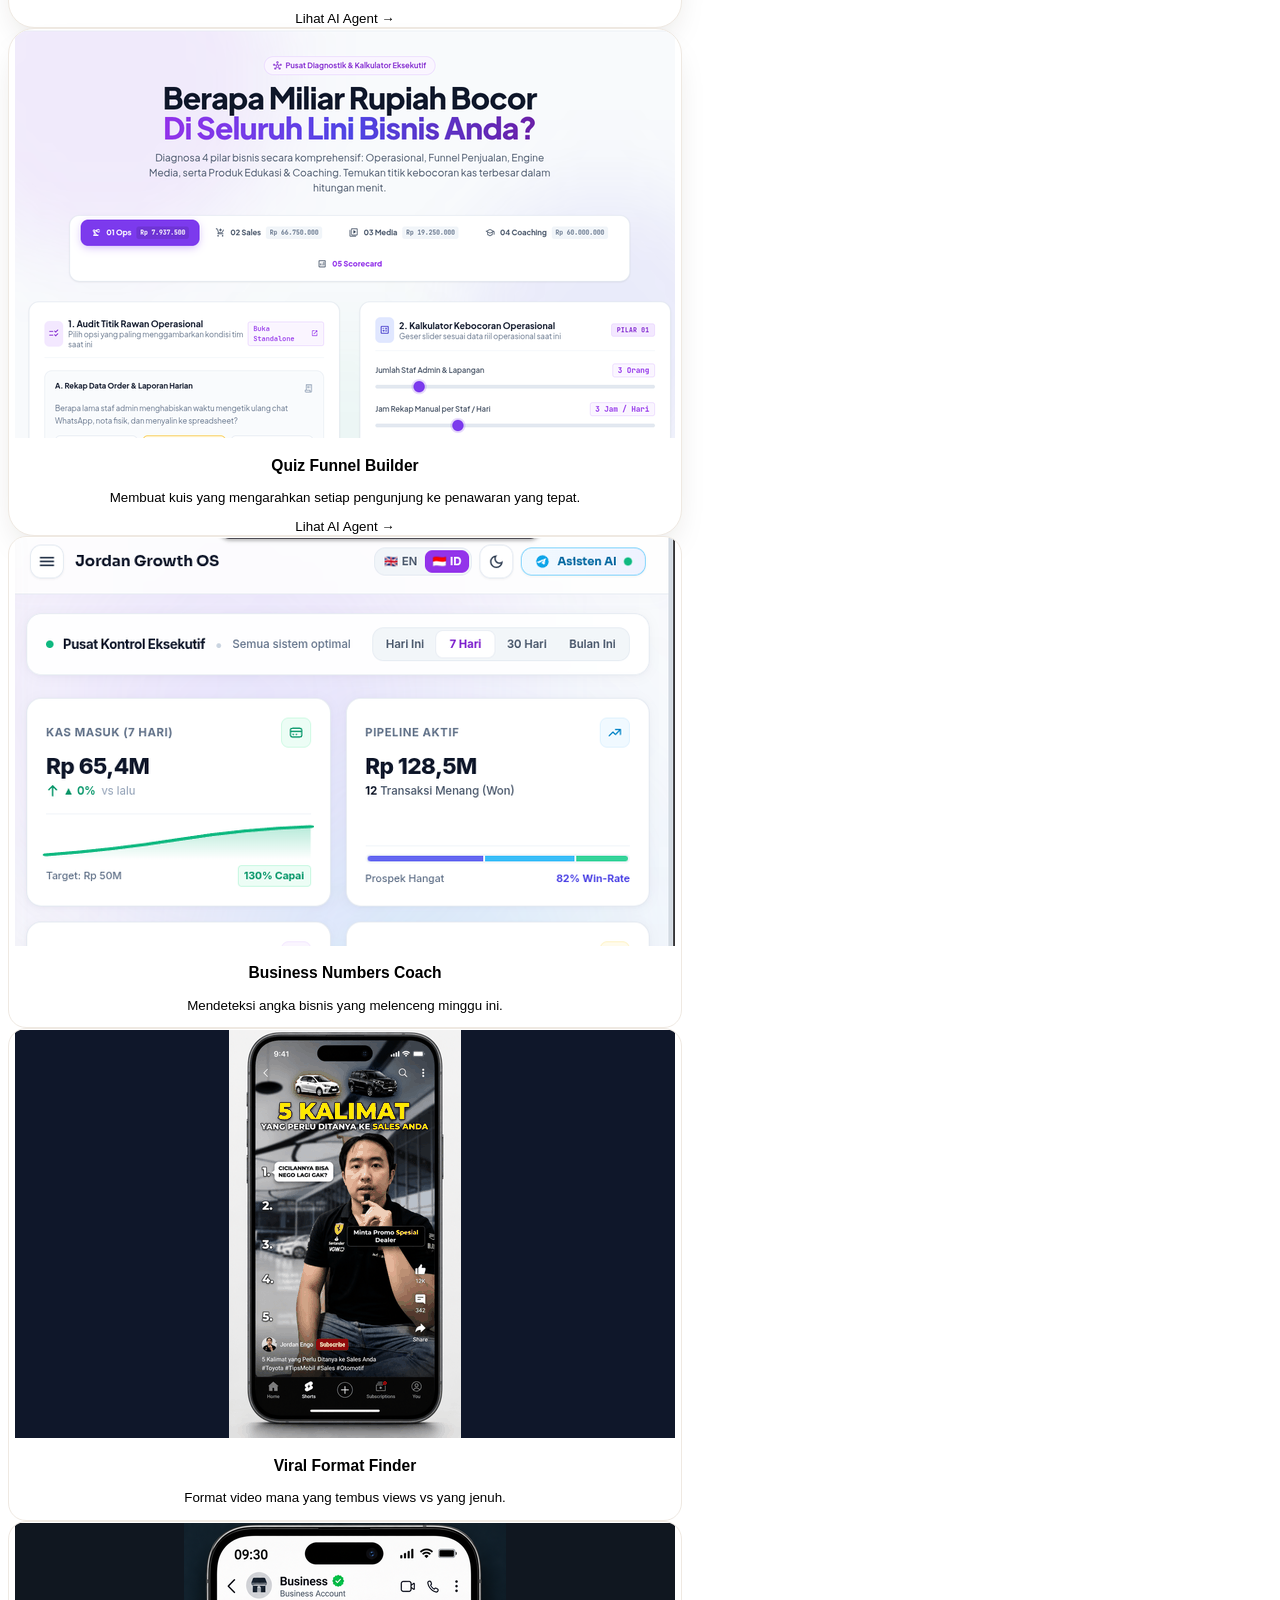
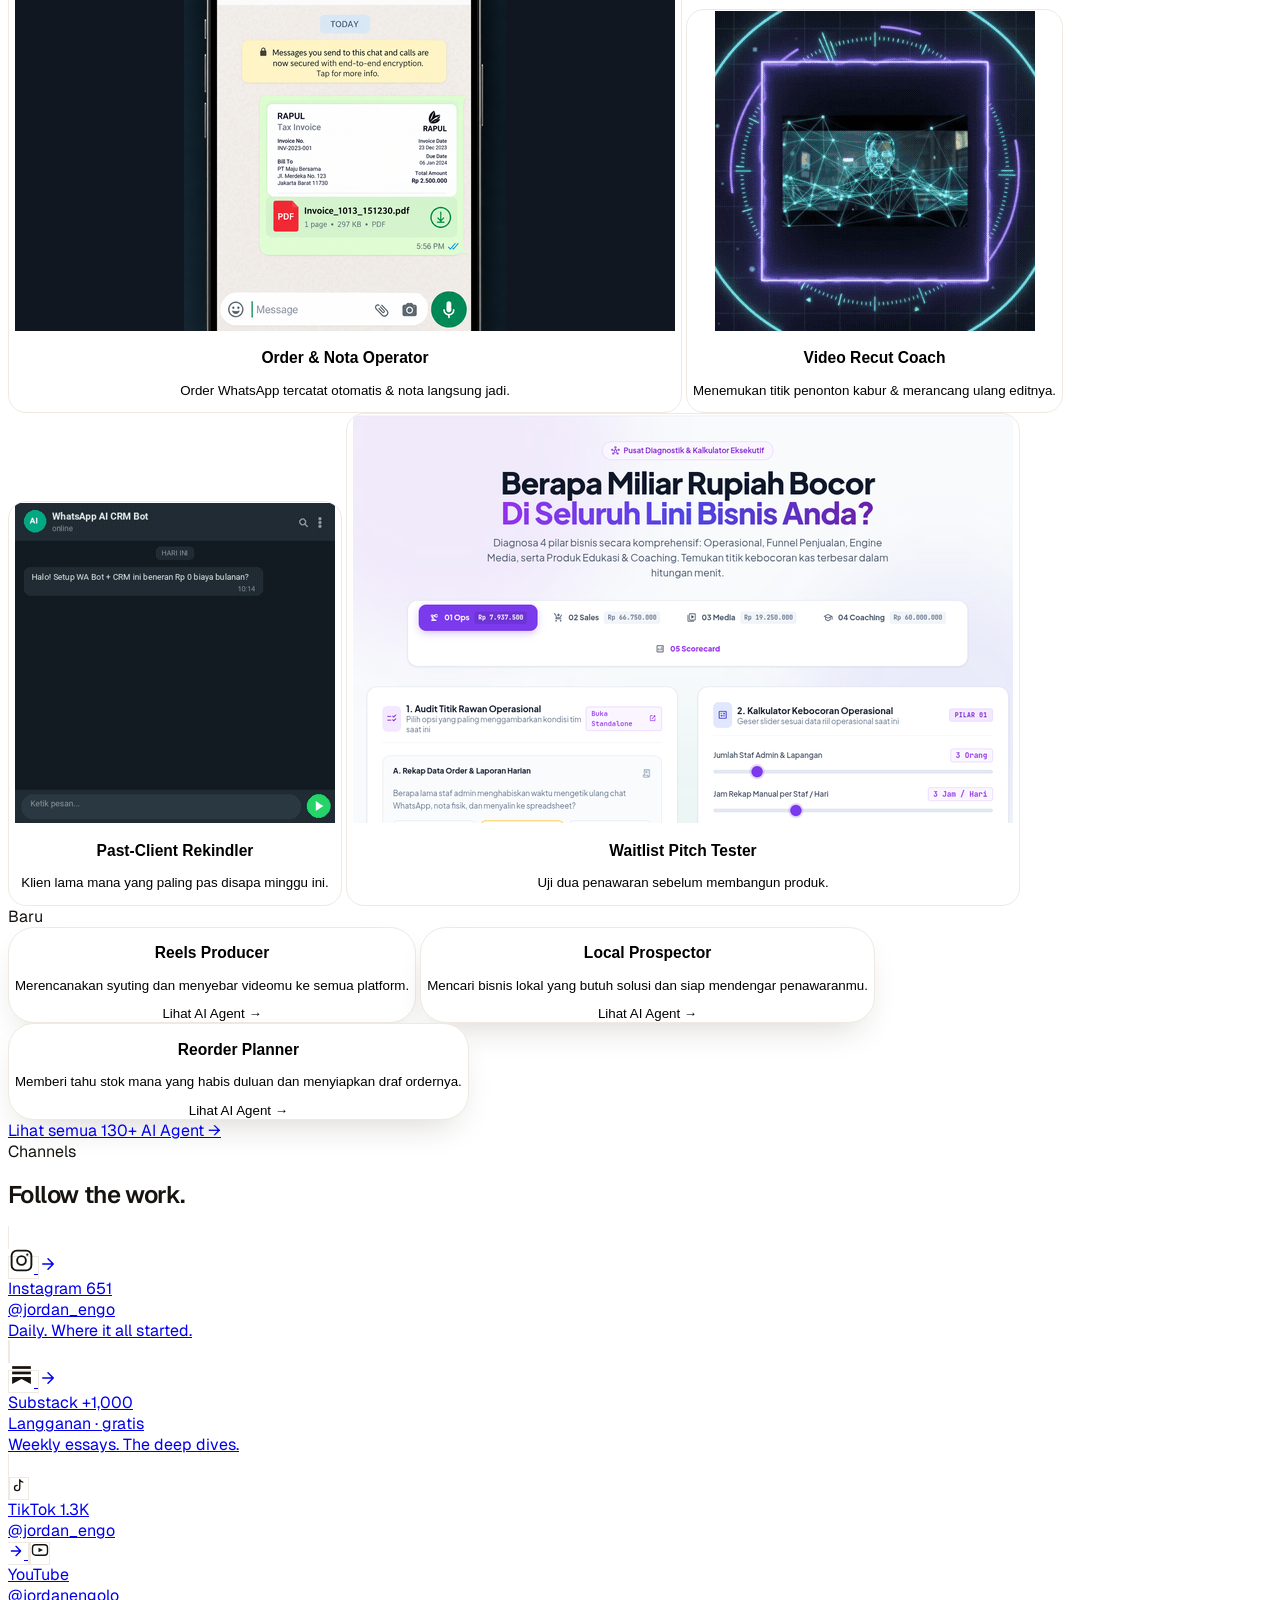
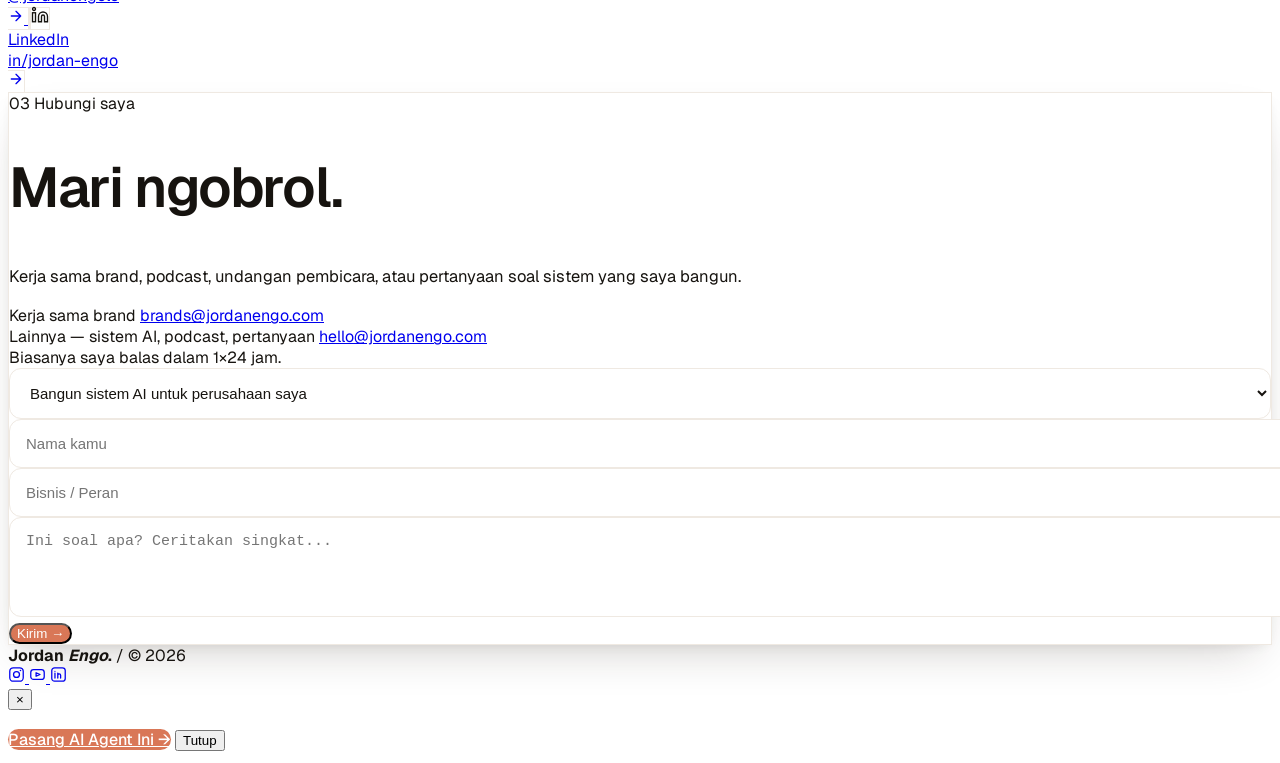
==== commit 53b819e3: "feat(channels): match Angus Sewell McCann Follow the work section layout" ====
--- a/index.html
+++ b/index.html
@@ -69,6 +69,13 @@
       -webkit-font-smoothing: antialiased;
     }
 
+    .h-display {
+      font-family: 'Geist', system-ui, sans-serif;
+      font-weight: 600;
+      letter-spacing: -0.025em;
+      line-height: 1.05;
+    }
+
     .grain {
       pointer-events: none;
       position: fixed;
@@ -160,36 +167,7 @@
       transform: translateY(-2px);
     }
 
-    .reach-card {
-      position: relative;
-      aspect-ratio: 4 / 5;
-      border-radius: 16px;
-      border: 1.5px solid var(--line);
-      overflow: hidden;
-      background: #faf9f7;
-    }
-    .reach-card img {
-      filter: grayscale(1) brightness(0.9) contrast(1.03);
-      transition: filter 0.7s ease, transform 0.7s cubic-bezier(0.16, 1, 0.3, 1);
-    }
-    .reach-card:hover img {
-      filter: grayscale(0) brightness(0.95) contrast(1.02);
-      transform: scale(1.04);
-    }
-
-    .channel-card {
-      background: #ffffff;
-      border: 1.5px solid var(--line);
-      border-radius: 22px;
-      min-height: 178px;
-      padding: 26px;
-      transition: border-color 0.2s ease, box-shadow 0.2s ease, transform 0.2s ease;
-    }
-    .channel-card:hover {
-      border-color: var(--line-strong);
-      box-shadow: var(--tile-shadow-sm);
-      transform: translateY(-2px);
-    }
+
 
     .field-input {
       width: 100%;
@@ -357,69 +335,6 @@
       </div>
     </section>
 
-    <!-- SECTION 2: The Numbers (4 Photo Cards) -->
-    <section id="reach" class="relative" style="background:var(--night)">
-      <div class="max-w-[1280px] mx-auto px-6 sm:px-9 py-16 md:py-24">
-        <div class="reveal flex items-center gap-4 mb-10">
-          <span class="font-mono text-[10.5px] tracking-[0.2em] uppercase text-clay">Angka di baliknya</span>
-          <span class="hairline-soft flex-1"></span>
-          <span class="font-mono text-[10.5px] tracking-[0.2em] uppercase text-cream-3">4 kanal aktif</span>
-        </div>
-
-        <div class="grid grid-cols-2 lg:grid-cols-4 gap-4 sm:gap-5">
-          <a href="https://instagram.com/jordan_engo" target="_blank" rel="noopener" class="reveal reach-card group block">
-            <img src="jo_bisai.webp" alt="Instagram Jordan Engo" class="absolute inset-0 w-full h-full object-cover" />
-            <div class="absolute inset-0" style="background:linear-gradient(180deg, rgba(22,19,15,0.45) 0%, rgba(22,19,15,0.1) 45%, rgba(22,19,15,0.85) 100%)"></div>
-            <div class="relative z-10 h-full p-5 flex flex-col justify-between text-white">
-              <div class="font-mono text-[11px] uppercase tracking-[0.16em] opacity-90">Instagram</div>
-              <div>
-                <div class="text-[34px] sm:text-[42px] font-extrabold leading-none tracking-tight">651</div>
-                <div class="font-mono text-[12px] text-white/90 mt-1.5">@jordan_engo</div>
-                <div class="text-[12px] text-white/75 mt-0.5">Followers · Update harian</div>
-              </div>
-            </div>
-          </a>
-
-          <a href="https://www.tiktok.com/@jordan_engo" target="_blank" rel="noopener" class="reveal reach-card group block" style="transition-delay:70ms">
-            <img src="jo_figma.webp" alt="TikTok Jordan Engo" class="absolute inset-0 w-full h-full object-cover" />
-            <div class="absolute inset-0" style="background:linear-gradient(180deg, rgba(22,19,15,0.45) 0%, rgba(22,19,15,0.1) 45%, rgba(22,19,15,0.85) 100%)"></div>
-            <div class="relative z-10 h-full p-5 flex flex-col justify-between text-white">
-              <div class="font-mono text-[11px] uppercase tracking-[0.16em] opacity-90">TikTok</div>
-              <div>
-                <div class="text-[34px] sm:text-[42px] font-extrabold leading-none tracking-tight">1,337</div>
-                <div class="font-mono text-[12px] text-white/90 mt-1.5">@jordan_engo</div>
-                <div class="text-[12px] text-white/75 mt-0.5">Followers · Klip harian</div>
-              </div>
-            </div>
-          </a>
-
-          <a href="https://www.youtube.com/@jordanengolo" target="_blank" rel="noopener" class="reveal reach-card group block" style="transition-delay:140ms">
-            <img src="Jo.webp" alt="YouTube Jordan Engo" class="absolute inset-0 w-full h-full object-cover" />
-            <div class="absolute inset-0" style="background:linear-gradient(180deg, rgba(22,19,15,0.45) 0%, rgba(22,19,15,0.1) 45%, rgba(22,19,15,0.85) 100%)"></div>
-            <div class="relative z-10 h-full p-5 flex flex-col justify-between text-white">
-              <div class="font-mono text-[11px] uppercase tracking-[0.16em] opacity-90">YouTube</div>
-              <div>
-                <div class="font-mono text-[14px] sm:text-[15px] font-semibold leading-snug tracking-tight text-white">@jordanengolo</div>
-                <div class="text-[12px] text-white/75 mt-1">Bedah sistem</div>
-              </div>
-            </div>
-          </a>
-
-          <a href="https://www.linkedin.com/in/jordan-engo/" target="_blank" rel="noopener" class="reveal reach-card group block" style="transition-delay:210ms">
-            <img src="bisnis_dashboard.png" alt="LinkedIn Jordan Engo" class="absolute inset-0 w-full h-full object-cover" />
-            <div class="absolute inset-0" style="background:linear-gradient(180deg, rgba(22,19,15,0.45) 0%, rgba(22,19,15,0.1) 45%, rgba(22,19,15,0.85) 100%)"></div>
-            <div class="relative z-10 h-full p-5 flex flex-col justify-between text-white">
-              <div class="font-mono text-[11px] uppercase tracking-[0.16em] opacity-90">LinkedIn</div>
-              <div>
-                <div class="font-mono text-[14px] sm:text-[15px] font-semibold leading-snug tracking-tight text-white">in/jordan-engo</div>
-                <div class="text-[12px] text-white/75 mt-1">Studi kasus B2B</div>
-              </div>
-            </div>
-          </a>
-        </div>
-      </div>
-    </section>
-
     <!-- SECTION 3: 01 — From the Member Vault -->
     <section id="latest" class="max-w-[1280px] mx-auto px-6 sm:px-9 py-14 md:py-20">
       <div class="reveal mb-12">
@@ -581,78 +496,119 @@
       </div>
     </section>
 
-    <!-- SECTION 4: 02 — Where to find me -->
+    <!-- SECTION 4: 02 — Follow the work -->
     <section id="channels" class="max-w-[1280px] mx-auto px-6 sm:px-9 py-16 md:py-24">
       <div class="reveal mb-12">
         <div class="flex items-center gap-4 mb-6">
-          <span class="font-mono text-[10.5px] tracking-[0.2em] uppercase text-clay">02</span>
-          <span class="font-mono text-[10.5px] tracking-[0.2em] uppercase text-cream-3">Tempat menemukan saya</span>
+          <span class="font-mono text-[10.5px] tracking-[0.2em] uppercase text-clay">Channels</span>
           <span class="hairline-soft flex-1"></span>
         </div>
-        <h2 class="font-sans text-cream" style="font-size:clamp(42px,5.2vw,60px);font-weight:600;line-height:1;letter-spacing:-0.025em">
-          Ikuti prosesnya.
-        </h2>
-      </div>
-
-      <div class="grid grid-cols-1 md:grid-cols-2 gap-5 mb-5">
-        <a href="https://instagram.com/jordan_engo" target="_blank" rel="noopener" class="channel-card flex flex-col justify-between group">
+        <div class="flex flex-col md:flex-row md:items-end md:justify-between gap-4">
+          <h2 class="h-display text-[42px] md:text-[60px] text-cream max-w-[20ch]">Follow the work.</h2>
+        </div>
+      </div>
+
+      <div class="grid grid-cols-1 md:grid-cols-2 gap-6 reveal">
+        <!-- Instagram Card -->
+        <a href="https://www.instagram.com/jordan_engo/" target="_blank" rel="noopener" class="group relative overflow-hidden rounded-[16px] p-7 flex flex-col justify-between transition-all duration-300 hover:-translate-y-1 text-left" style="min-height:178px;background:#ffffff;border:1.5px solid var(--line);box-shadow:var(--tile-shadow-sm)">
           <div class="flex items-start justify-between">
-            <div class="w-[54px] h-[54px] rounded-[14px] border-[1.5px] border-line flex items-center justify-center text-ink">
-              <svg width="22" height="22" viewBox="0 0 24 24" fill="none" stroke="currentColor" stroke-width="1.8"><rect x="2" y="2" width="20" height="20" rx="5"></rect><circle cx="12" cy="12" r="4"></circle><circle cx="17.5" cy="6.5" r="1"></circle></svg>
-            </div>
-            <span class="text-muted group-hover:text-clay transition-colors text-[20px]">↗</span>
-          </div>
-          <div class="mt-6">
-            <div class="flex items-baseline justify-between gap-3">
-              <span class="text-[22px] font-semibold text-ink">Instagram</span>
-              <span class="font-mono text-[13px] text-clay">@jordan_engo</span>
-            </div>
-            <div class="text-[32px] font-bold tracking-tight text-ink leading-none mt-2.5">651 <span class="font-mono text-[12px] font-normal uppercase tracking-[0.14em] text-muted ml-1">Followers</span></div>
-            <p class="text-[14px] text-sub mt-2">Harian. Di balik layar sistem &amp; eksperimen AI.</p>
-          </div>
-        </a>
-
-        <a href="https://www.youtube.com/@jordanengolo" target="_blank" rel="noopener" class="channel-card flex flex-col justify-between group">
+            <span class="flex items-center justify-center rounded-[14px]" style="width:54px;height:54px;background:#ffffff;border:1.5px solid var(--line);box-shadow:var(--tile-shadow-sm)">
+              <svg width="25" height="25" viewBox="0 0 24 24" fill="none" stroke="#16130f" stroke-width="1.8">
+                <rect x="2.5" y="2.5" width="19" height="19" rx="5"></rect>
+                <circle cx="12" cy="12" r="4.2"></circle>
+                <circle cx="17.6" cy="6.4" r="1.1" fill="#16130f" stroke="none"></circle>
+              </svg>
+            </span>
+            <span class="text-cream-3 group-hover:text-clay group-hover:translate-x-0.5 transition-all">
+              <svg width="18" height="18" viewBox="0 0 24 24" fill="none" stroke="currentColor" stroke-width="2" stroke-linecap="round" stroke-linejoin="round"><path d="M5 12h14M12 5l7 7-7 7"></path></svg>
+            </span>
+          </div>
+          <div class="mt-8">
+            <div class="flex items-baseline gap-3">
+              <span class="font-serif text-[28px] text-cream leading-tight">Instagram</span>
+              <span class="font-mono text-[12px] tracking-[0.08em] text-clay">651</span>
+            </div>
+            <div class="font-mono text-[12px] text-cream-3 mt-1 mb-3">@jordan_engo</div>
+            <span class="font-sans text-[13.5px] text-cream-2">Daily. Where it all started.</span>
+          </div>
+        </a>
+
+        <!-- Substack Card -->
+        <a href="#top" class="group relative overflow-hidden rounded-[16px] p-7 flex flex-col justify-between transition-all duration-300 hover:-translate-y-1 text-left w-full cursor-pointer" style="min-height:178px;background:#ffffff;border:1.5px solid var(--line);box-shadow:var(--tile-shadow-sm)">
           <div class="flex items-start justify-between">
-            <div class="w-[54px] h-[54px] rounded-[14px] border-[1.5px] border-line flex items-center justify-center text-ink">
-              <svg width="22" height="22" viewBox="0 0 24 24" fill="none" stroke="currentColor" stroke-width="1.8"><rect x="2" y="5" width="20" height="14" rx="4"></rect><polygon points="10,9 16,12 10,15" fill="currentColor" stroke="none"></polygon></svg>
-            </div>
-            <span class="text-muted group-hover:text-clay transition-colors text-[20px]">↗</span>
-          </div>
-          <div class="mt-6">
-            <div class="flex items-baseline justify-between gap-3">
-              <span class="text-[22px] font-semibold text-ink">YouTube</span>
-              <span class="font-mono text-[13px] text-clay">@jordanengolo</span>
-            </div>
-            <p class="text-[14px] text-sub mt-1.5">Bedah mendalam. Cara kerja AI Agent dari nol sampai jalan.</p>
-          </div>
-        </a>
-      </div>
-
-      <div class="grid grid-cols-1 sm:grid-cols-3 gap-4">
-        <a href="https://www.tiktok.com/@jordan_engo" target="_blank" rel="noopener" class="p-5 px-6 rounded-[18px] border-[1.5px] border-line bg-white hover:border-line-strong flex items-center justify-between">
-          <div>
-            <div class="flex items-baseline gap-2.5">
-              <span class="font-semibold text-ink text-[15px]">TikTok</span>
-              <span class="font-mono text-[11.5px] text-clay">1,337 followers</span>
-            </div>
-            <span class="font-mono text-[12.5px] text-muted block mt-0.5">@jordan_engo</span>
-          </div>
-          <span class="text-muted">↗</span>
-        </a>
-        <a href="https://www.linkedin.com/in/jordan-engo/" target="_blank" rel="noopener" class="p-5 px-6 rounded-[18px] border-[1.5px] border-line bg-white hover:border-line-strong flex items-center justify-between">
-          <div>
-            <span class="font-semibold text-ink text-[15px]">LinkedIn</span>
-            <span class="font-mono text-[12.5px] text-muted ml-3">in/jordan-engo</span>
-          </div>
-          <span class="text-muted">↗</span>
-        </a>
-        <a href="https://wa.me/15556523818" target="_blank" rel="noopener" class="p-5 px-6 rounded-[18px] border-[1.5px] border-line bg-white hover:border-line-strong flex items-center justify-between">
-          <div>
-            <span class="font-semibold text-ink text-[15px]">WhatsApp</span>
-            <span class="font-mono text-[12.5px] text-muted ml-3">Tanya cepat</span>
-          </div>
-          <span class="text-muted">↗</span>
+            <span class="flex items-center justify-center rounded-[14px]" style="width:54px;height:54px;background:#ffffff;border:1.5px solid var(--line);box-shadow:var(--tile-shadow-sm)">
+              <svg width="25" height="25" viewBox="0 0 24 24" fill="#16130f">
+                <rect x="3" y="4" width="18" height="2.6"></rect>
+                <rect x="3" y="9.2" width="18" height="2.6"></rect>
+                <path d="M3 14.4H21V21L12 16.4 3 21z"></path>
+              </svg>
+            </span>
+            <span class="text-cream-3 group-hover:text-clay group-hover:translate-x-0.5 transition-all">
+              <svg width="18" height="18" viewBox="0 0 24 24" fill="none" stroke="currentColor" stroke-width="2" stroke-linecap="round" stroke-linejoin="round"><path d="M5 12h14M12 5l7 7-7 7"></path></svg>
+            </span>
+          </div>
+          <div class="mt-8">
+            <div class="flex items-baseline gap-3">
+              <span class="font-serif text-[28px] text-cream leading-tight">Substack</span>
+              <span class="font-mono text-[12px] tracking-[0.08em] text-clay">+1,000</span>
+            </div>
+            <div class="font-mono text-[12px] text-cream-3 mt-1 mb-3">Langganan · gratis</div>
+            <span class="font-sans text-[13.5px] text-cream-2">Weekly essays. The deep dives.</span>
+          </div>
+        </a>
+      </div>
+
+      <!-- Secondary pills below: TikTok, YouTube, LinkedIn -->
+      <div class="grid grid-cols-1 sm:grid-cols-3 gap-6 mt-6 reveal">
+        <a href="https://www.tiktok.com/@jordan_engo" target="_blank" rel="noopener" class="group flex items-center gap-4 rounded-[14px] px-5 py-4 transition-all duration-300 hover:-translate-y-0.5" style="border:1.5px solid var(--line);background:#ffffff;box-shadow:var(--tile-shadow-sm)">
+          <span class="flex items-center justify-center rounded-[11px]" style="width:40px;height:40px;background:#ffffff;border:1.5px solid var(--line)">
+            <svg width="18" height="18" viewBox="0 0 24 24" fill="none" stroke="#16130f" stroke-width="1.8" stroke-linecap="round" stroke-linejoin="round">
+              <path d="M9.5 12.5a3.5 3.5 0 1 0 3.5 3.5V5c.7 1.8 2.3 3 4.2 3.1"></path>
+            </svg>
+          </span>
+          <div class="flex-1 min-w-0">
+            <div class="flex items-baseline gap-2">
+              <span class="font-serif text-[18px] text-cream leading-tight">TikTok</span>
+              <span class="font-mono text-[11px] text-clay">1.3K</span>
+            </div>
+            <div class="font-mono text-[11px] text-cream-3">@jordan_engo</div>
+          </div>
+          <span class="text-cream-3 group-hover:text-clay transition-colors">
+            <svg width="16" height="16" viewBox="0 0 24 24" fill="none" stroke="currentColor" stroke-width="2" stroke-linecap="round" stroke-linejoin="round"><path d="M5 12h14M12 5l7 7-7 7"></path></svg>
+          </span>
+        </a>
+
+        <a href="https://www.youtube.com/@jordanengolo" target="_blank" rel="noopener" class="group flex items-center gap-4 rounded-[14px] px-5 py-4 transition-all duration-300 hover:-translate-y-0.5" style="border:1.5px solid var(--line);background:#ffffff;box-shadow:var(--tile-shadow-sm)">
+          <span class="flex items-center justify-center rounded-[11px]" style="width:40px;height:40px;background:#ffffff;border:1.5px solid var(--line)">
+            <svg width="18" height="18" viewBox="0 0 24 24" fill="none" stroke="#16130f" stroke-width="1.8">
+              <rect x="2" y="5" width="20" height="14" rx="4"></rect>
+              <polygon points="10,9 16,12 10,15" fill="#16130f" stroke="none"></polygon>
+            </svg>
+          </span>
+          <div class="flex-1 min-w-0">
+            <div class="font-serif text-[18px] text-cream leading-tight">YouTube</div>
+            <div class="font-mono text-[11px] text-cream-3">@jordanengolo</div>
+          </div>
+          <span class="text-cream-3 group-hover:text-clay transition-colors">
+            <svg width="16" height="16" viewBox="0 0 24 24" fill="none" stroke="currentColor" stroke-width="2" stroke-linecap="round" stroke-linejoin="round"><path d="M5 12h14M12 5l7 7-7 7"></path></svg>
+          </span>
+        </a>
+
+        <a href="https://www.linkedin.com/in/jordan-engo/" target="_blank" rel="noopener" class="group flex items-center gap-4 rounded-[14px] px-5 py-4 transition-all duration-300 hover:-translate-y-0.5" style="border:1.5px solid var(--line);background:#ffffff;box-shadow:var(--tile-shadow-sm)">
+          <span class="flex items-center justify-center rounded-[11px]" style="width:40px;height:40px;background:#ffffff;border:1.5px solid var(--line)">
+            <svg width="18" height="18" viewBox="0 0 24 24" fill="none" stroke="#16130f" stroke-width="1.8">
+              <path d="M16 8a6 6 0 0 1 6 6v7h-4v-7a2 2 0 0 0-2-2 2 2 0 0 0-2 2v7h-4v-7a6 6 0 0 1 6-6z"></path>
+              <rect x="2" y="9" width="4" height="12"></rect>
+              <circle cx="4" cy="4" r="2"></circle>
+            </svg>
+          </span>
+          <div class="flex-1 min-w-0">
+            <div class="font-serif text-[18px] text-cream leading-tight">LinkedIn</div>
+            <div class="font-mono text-[11px] text-cream-3">in/jordan-engo</div>
+          </div>
+          <span class="text-cream-3 group-hover:text-clay transition-colors">
+            <svg width="16" height="16" viewBox="0 0 24 24" fill="none" stroke="currentColor" stroke-width="2" stroke-linecap="round" stroke-linejoin="round"><path d="M5 12h14M12 5l7 7-7 7"></path></svg>
+          </span>
         </a>
       </div>
     </section>
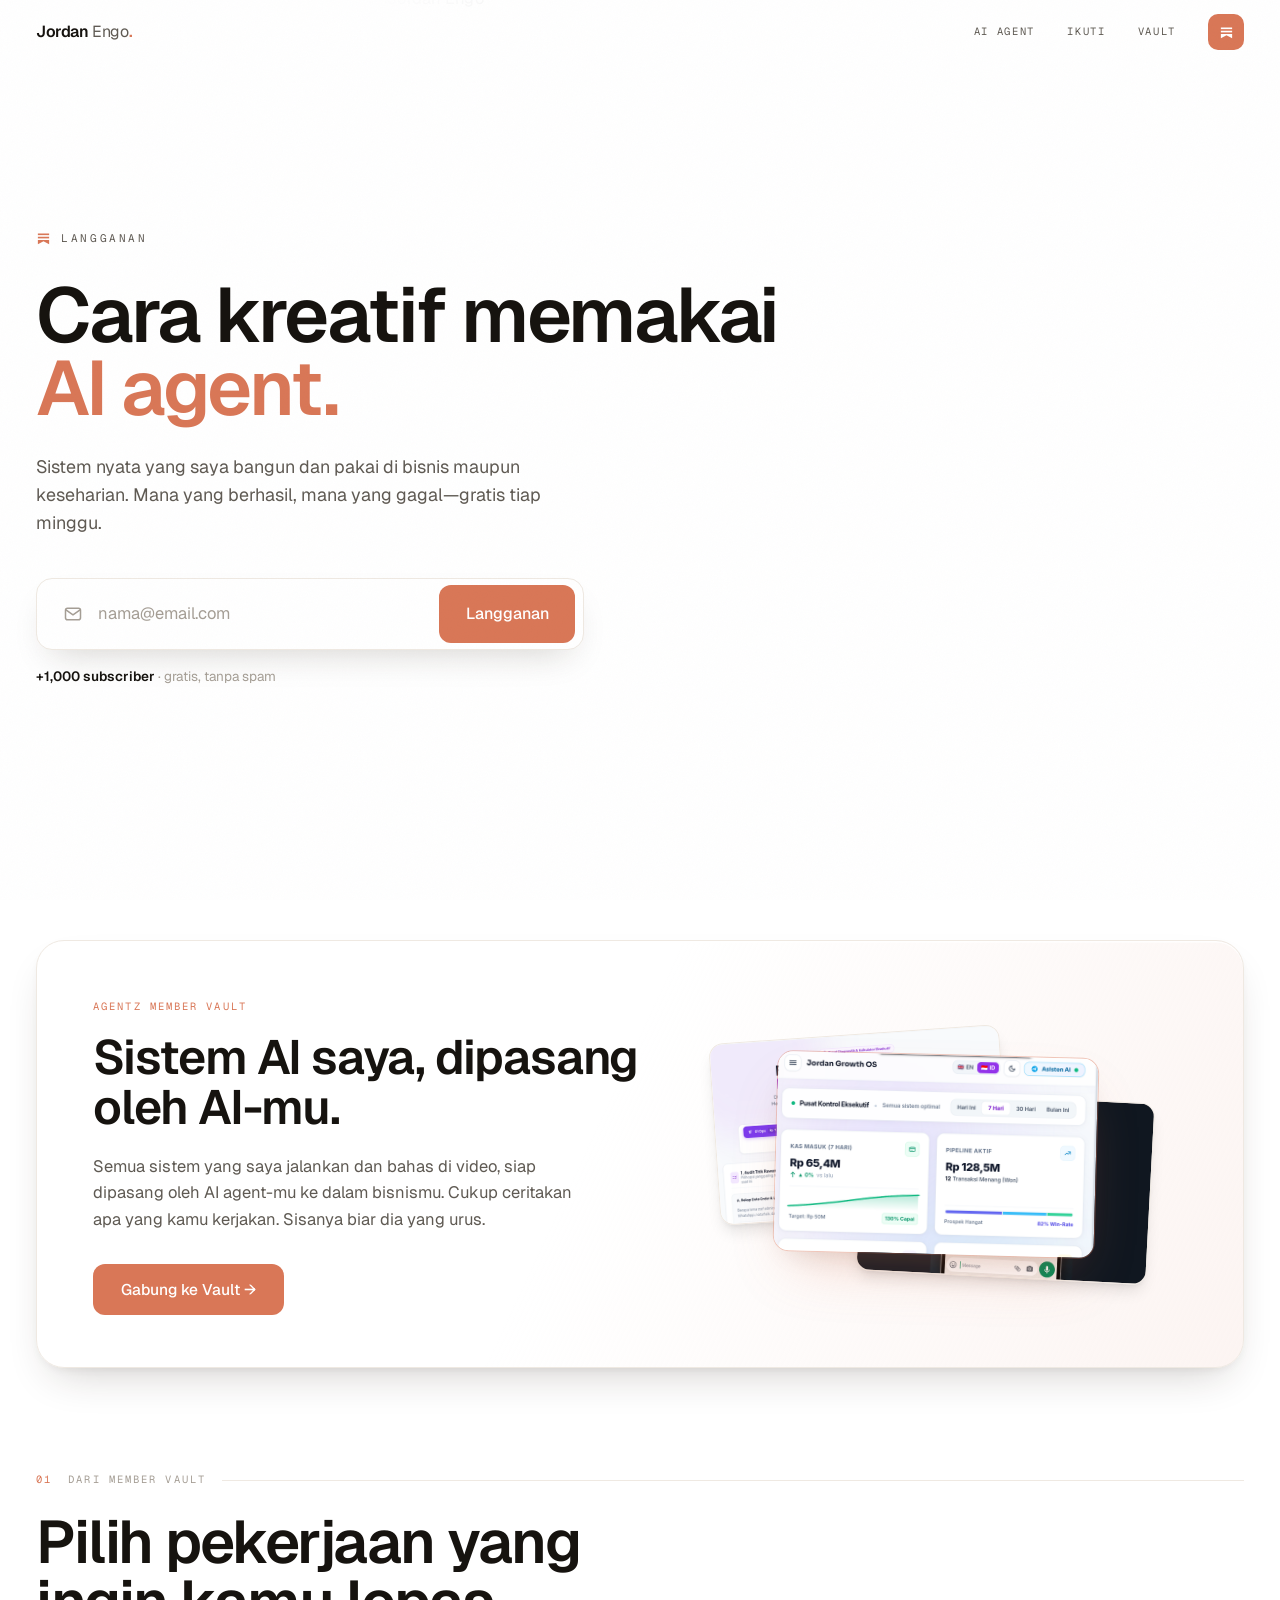
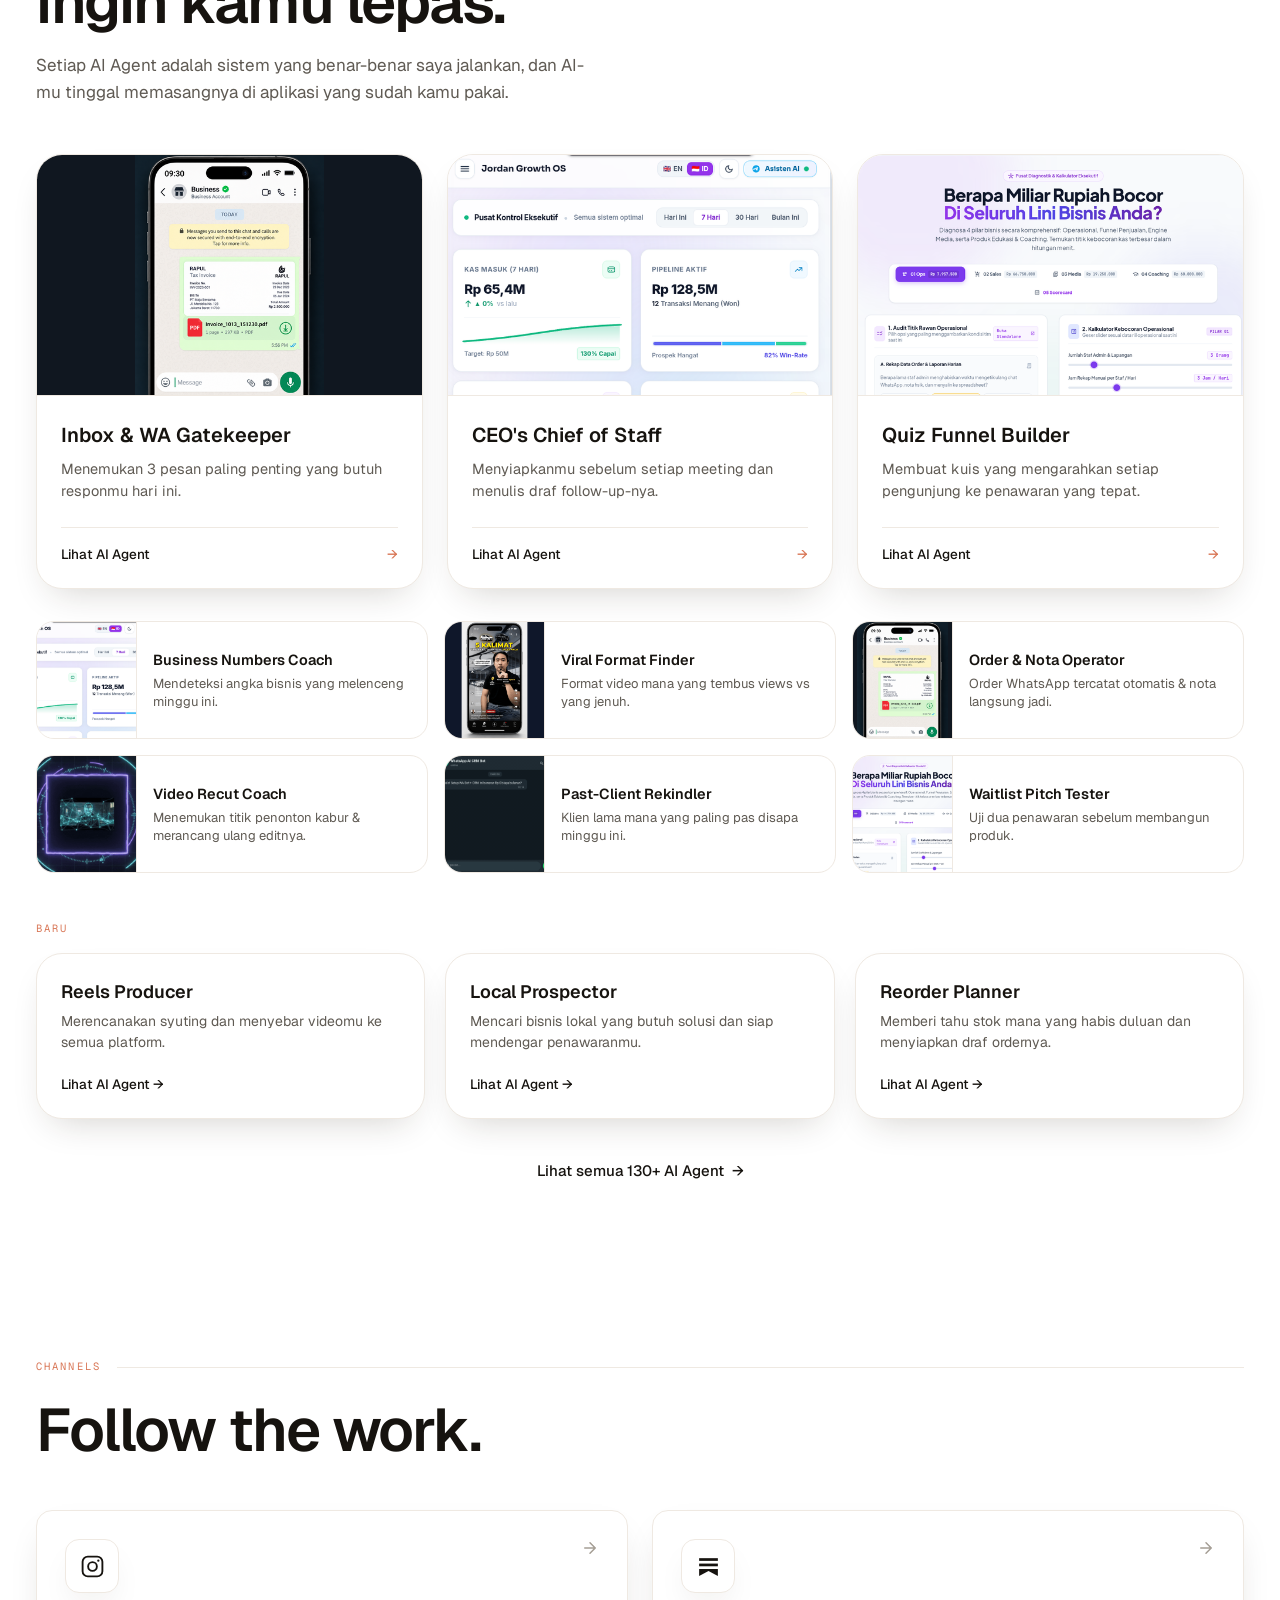
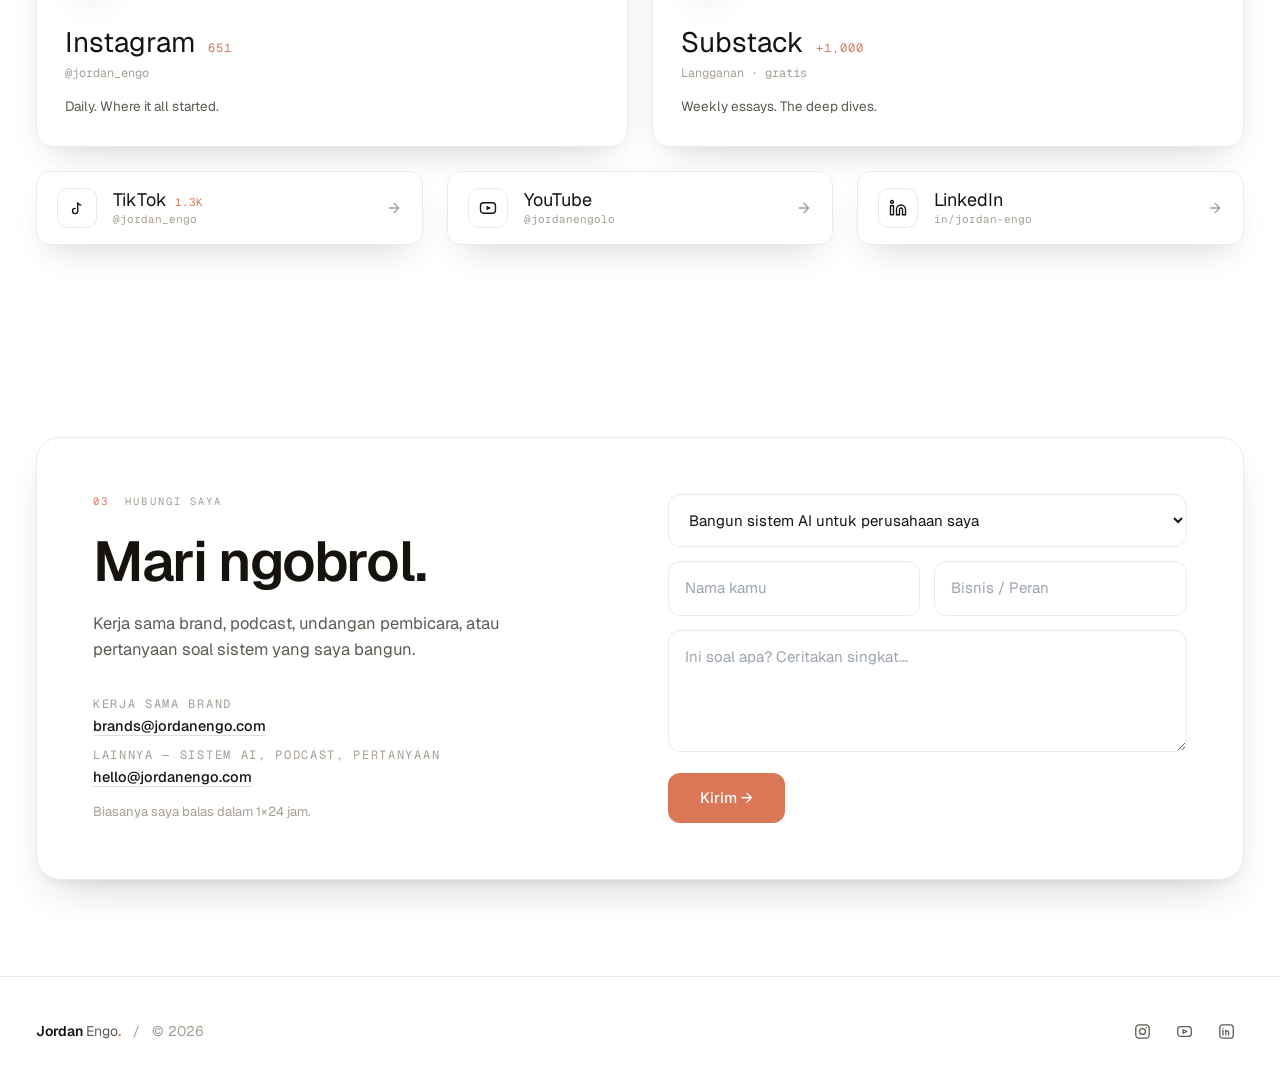
==== commit d943097f: "fix(css): replace blocked tailwind cdn with compiled site.css" ====
--- a/index.html
+++ b/index.html
@@ -14,32 +14,7 @@
   <link rel="preconnect" href="https://fonts.googleapis.com" />
   <link rel="preconnect" href="https://fonts.gstatic.com" crossorigin />
   <link href="https://fonts.googleapis.com/css2?family=Geist+Mono:wght@400;500&family=Geist:wght@300;400;500;600;700;800&display=swap" rel="stylesheet" />
-  <script src="https://cdn.tailwindcss.com"></script>
-  <script>
-    tailwind.config = {
-      theme: {
-        extend: {
-          fontFamily: {
-            sans: ['Geist', 'system-ui', 'sans-serif'],
-            serif: ['Geist', 'system-ui', 'sans-serif'],
-            mono: ['Geist Mono', 'ui-monospace', 'monospace'],
-          },
-          colors: {
-            canvas: '#ffffff',
-            ink: '#16130f',
-            cream: '#16130f',
-            'cream-2': '#5f5a53',
-            'cream-3': '#a59e95',
-            sub: '#5f5a53',
-            muted: '#a59e95',
-            line: '#efe9e2',
-            'line-strong': '#e2ddd6',
-            clay: '#d97757',
-          }
-        }
-      }
-    }
-  </script>
+
   <style>
     :root {
       --canvas: #ffffff;
@@ -200,6 +175,7 @@
       transform: translateY(0);
     }
   </style>
+  <link rel="stylesheet" href="/site.css" />
 </head>
 <body class="min-h-screen flex flex-col">
   <div class="grain"></div>
--- a/site.css
+++ b/site.css
@@ -0,0 +1 @@
+*,:after,:before{--tw-border-spacing-x:0;--tw-border-spacing-y:0;--tw-translate-x:0;--tw-translate-y:0;--tw-rotate:0;--tw-skew-x:0;--tw-skew-y:0;--tw-scale-x:1;--tw-scale-y:1;--tw-pan-x: ;--tw-pan-y: ;--tw-pinch-zoom: ;--tw-scroll-snap-strictness:proximity;--tw-gradient-from-position: ;--tw-gradient-via-position: ;--tw-gradient-to-position: ;--tw-ordinal: ;--tw-slashed-zero: ;--tw-numeric-figure: ;--tw-numeric-spacing: ;--tw-numeric-fraction: ;--tw-ring-inset: ;--tw-ring-offset-width:0px;--tw-ring-offset-color:#fff;--tw-ring-color:rgba(59,130,246,.5);--tw-ring-offset-shadow:0 0 #0000;--tw-ring-shadow:0 0 #0000;--tw-shadow:0 0 #0000;--tw-shadow-colored:0 0 #0000;--tw-blur: ;--tw-brightness: ;--tw-contrast: ;--tw-grayscale: ;--tw-hue-rotate: ;--tw-invert: ;--tw-saturate: ;--tw-sepia: ;--tw-drop-shadow: ;--tw-backdrop-blur: ;--tw-backdrop-brightness: ;--tw-backdrop-contrast: ;--tw-backdrop-grayscale: ;--tw-backdrop-hue-rotate: ;--tw-backdrop-invert: ;--tw-backdrop-opacity: ;--tw-backdrop-saturate: ;--tw-backdrop-sepia: ;--tw-contain-size: ;--tw-contain-layout: ;--tw-contain-paint: ;--tw-contain-style: }::backdrop{--tw-border-spacing-x:0;--tw-border-spacing-y:0;--tw-translate-x:0;--tw-translate-y:0;--tw-rotate:0;--tw-skew-x:0;--tw-skew-y:0;--tw-scale-x:1;--tw-scale-y:1;--tw-pan-x: ;--tw-pan-y: ;--tw-pinch-zoom: ;--tw-scroll-snap-strictness:proximity;--tw-gradient-from-position: ;--tw-gradient-via-position: ;--tw-gradient-to-position: ;--tw-ordinal: ;--tw-slashed-zero: ;--tw-numeric-figure: ;--tw-numeric-spacing: ;--tw-numeric-fraction: ;--tw-ring-inset: ;--tw-ring-offset-width:0px;--tw-ring-offset-color:#fff;--tw-ring-color:rgba(59,130,246,.5);--tw-ring-offset-shadow:0 0 #0000;--tw-ring-shadow:0 0 #0000;--tw-shadow:0 0 #0000;--tw-shadow-colored:0 0 #0000;--tw-blur: ;--tw-brightness: ;--tw-contrast: ;--tw-grayscale: ;--tw-hue-rotate: ;--tw-invert: ;--tw-saturate: ;--tw-sepia: ;--tw-drop-shadow: ;--tw-backdrop-blur: ;--tw-backdrop-brightness: ;--tw-backdrop-contrast: ;--tw-backdrop-grayscale: ;--tw-backdrop-hue-rotate: ;--tw-backdrop-invert: ;--tw-backdrop-opacity: ;--tw-backdrop-saturate: ;--tw-backdrop-sepia: ;--tw-contain-size: ;--tw-contain-layout: ;--tw-contain-paint: ;--tw-contain-style: }/*! tailwindcss v3.4.19 | MIT License | https://tailwindcss.com*/*,:after,:before{box-sizing:border-box;border:0 solid #e5e7eb}:after,:before{--tw-content:""}:host,html{line-height:1.5;-webkit-text-size-adjust:100%;-moz-tab-size:4;-o-tab-size:4;tab-size:4;font-family:Geist,system-ui,sans-serif;font-feature-settings:normal;font-variation-settings:normal;-webkit-tap-highlight-color:transparent}body{margin:0;line-height:inherit}hr{height:0;color:inherit;border-top-width:1px}abbr:where([title]){-webkit-text-decoration:underline dotted;text-decoration:underline dotted}h1,h2,h3,h4,h5,h6{font-size:inherit;font-weight:inherit}a{color:inherit;text-decoration:inherit}b,strong{font-weight:bolder}code,kbd,pre,samp{font-family:Geist Mono,ui-monospace,monospace;font-feature-settings:normal;font-variation-settings:normal;font-size:1em}small{font-size:80%}sub,sup{font-size:75%;line-height:0;position:relative;vertical-align:baseline}sub{bottom:-.25em}sup{top:-.5em}table{text-indent:0;border-color:inherit;border-collapse:collapse}button,input,optgroup,select,textarea{font-family:inherit;font-feature-settings:inherit;font-variation-settings:inherit;font-size:100%;font-weight:inherit;line-height:inherit;letter-spacing:inherit;color:inherit;margin:0;padding:0}button,select{text-transform:none}button,input:where([type=button]),input:where([type=reset]),input:where([type=submit]){-webkit-appearance:button;background-color:transparent;background-image:none}:-moz-focusring{outline:auto}:-moz-ui-invalid{box-shadow:none}progress{vertical-align:baseline}::-webkit-inner-spin-button,::-webkit-outer-spin-button{height:auto}[type=search]{-webkit-appearance:textfield;outline-offset:-2px}::-webkit-search-decoration{-webkit-appearance:none}::-webkit-file-upload-button{-webkit-appearance:button;font:inherit}summary{display:list-item}blockquote,dd,dl,figure,h1,h2,h3,h4,h5,h6,hr,p,pre{margin:0}fieldset{margin:0}fieldset,legend{padding:0}menu,ol,ul{list-style:none;margin:0;padding:0}dialog{padding:0}textarea{resize:vertical}input::-moz-placeholder,textarea::-moz-placeholder{opacity:1;color:#9ca3af}input::placeholder,textarea::placeholder{opacity:1;color:#9ca3af}[role=button],button{cursor:pointer}:disabled{cursor:default}audio,canvas,embed,iframe,img,object,svg,video{display:block;vertical-align:middle}img,video{max-width:100%;height:auto}[hidden]:where(:not([hidden=until-found])){display:none}.static{position:static}.fixed{position:fixed}.absolute{position:absolute}.relative{position:relative}.inset-0{inset:0}.inset-x-0{left:0;right:0}.bottom-0{bottom:0}.top-0{top:0}.z-10{z-index:10}.z-50{z-index:50}.z-\[2\]{z-index:2}.mx-2{margin-left:.5rem;margin-right:.5rem}.mx-auto{margin-left:auto;margin-right:auto}.mb-0\.5{margin-bottom:.125rem}.mb-1\.5{margin-bottom:.375rem}.mb-10{margin-bottom:2.5rem}.mb-12{margin-bottom:3rem}.mb-2{margin-bottom:.5rem}.mb-3{margin-bottom:.75rem}.mb-4{margin-bottom:1rem}.mb-6{margin-bottom:1.5rem}.mb-8{margin-bottom:2rem}.mt-1{margin-top:.25rem}.mt-10{margin-top:2.5rem}.mt-4{margin-top:1rem}.mt-5{margin-top:1.25rem}.mt-6{margin-top:1.5rem}.mt-7{margin-top:1.75rem}.mt-8{margin-top:2rem}.mt-\[-17svh\]{margin-top:-17svh}.block{display:block}.flex{display:flex}.inline-flex{display:inline-flex}.grid{display:grid}.hidden{display:none}.aspect-\[16\/10\]{aspect-ratio:16/10}.h-1\/4{height:25%}.h-2\/5{height:40%}.h-9{height:2.25rem}.h-\[116px\]{height:116px}.h-\[260px\]{height:260px}.h-\[58svh\]{height:58svh}.h-\[64px\]{height:64px}.h-full{height:100%}.min-h-\[380px\]{min-height:380px}.min-h-screen{min-height:100vh}.w-9{width:2.25rem}.w-\[100px\]{width:100px}.w-\[58\%\]{width:58%}.w-\[64\%\]{width:64%}.w-full{width:100%}.min-w-0{min-width:0}.max-w-\[1280px\]{max-width:1280px}.max-w-\[16ch\]{max-width:16ch}.max-w-\[20ch\]{max-width:20ch}.max-w-\[44ch\]{max-width:44ch}.max-w-\[460px\]{max-width:460px}.max-w-\[52ch\]{max-width:52ch}.max-w-\[640px\]{max-width:640px}.flex-1{flex:1 1 0%}.shrink-0{flex-shrink:0}.transform{transform:translate(var(--tw-translate-x),var(--tw-translate-y)) rotate(var(--tw-rotate)) skewX(var(--tw-skew-x)) skewY(var(--tw-skew-y)) scaleX(var(--tw-scale-x)) scaleY(var(--tw-scale-y))}.cursor-pointer{cursor:pointer}.grid-cols-1{grid-template-columns:repeat(1,minmax(0,1fr))}.flex-col{flex-direction:column}.flex-wrap{flex-wrap:wrap}.items-start{align-items:flex-start}.items-center{align-items:center}.items-baseline{align-items:baseline}.items-stretch{align-items:stretch}.justify-center{justify-content:center}.justify-between{justify-content:space-between}.gap-1\.5{gap:.375rem}.gap-12{gap:3rem}.gap-2{gap:.5rem}.gap-2\.5{gap:.625rem}.gap-3{gap:.75rem}.gap-3\.5{gap:.875rem}.gap-4{gap:1rem}.gap-5{gap:1.25rem}.gap-6{gap:1.5rem}.space-y-2\.5>:not([hidden])~:not([hidden]){--tw-space-y-reverse:0;margin-top:calc(.625rem*(1 - var(--tw-space-y-reverse)));margin-bottom:calc(.625rem*var(--tw-space-y-reverse))}.space-y-3\.5>:not([hidden])~:not([hidden]){--tw-space-y-reverse:0;margin-top:calc(.875rem*(1 - var(--tw-space-y-reverse)));margin-bottom:calc(.875rem*var(--tw-space-y-reverse))}.overflow-hidden{overflow:hidden}.whitespace-nowrap{white-space:nowrap}.rounded-\[10px\]{border-radius:10px}.rounded-\[11px\]{border-radius:11px}.rounded-\[12px\]{border-radius:12px}.rounded-\[14px\]{border-radius:14px}.rounded-\[16px\]{border-radius:16px}.rounded-\[24px\]{border-radius:24px}.rounded-full{border-radius:9999px}.border{border-width:1px}.border-\[1\.5px\]{border-width:1.5px}.border-b{border-bottom-width:1px}.border-b-\[1\.5px\]{border-bottom-width:1.5px}.border-r-\[1\.5px\]{border-right-width:1.5px}.border-t{border-top-width:1px}.border-t-\[1\.5px\]{border-top-width:1.5px}.border-none{border-style:none}.border-clay\/40{border-color:rgba(217,119,87,.4)}.border-line{--tw-border-opacity:1;border-color:rgb(239 233 226/var(--tw-border-opacity,1))}.border-line-strong{--tw-border-opacity:1;border-color:rgb(226 221 214/var(--tw-border-opacity,1))}.border-transparent{border-color:transparent}.bg-\[\#d97757\]\/10{background-color:rgba(217,119,87,.1)}.bg-\[\#faf9f7\]{--tw-bg-opacity:1;background-color:rgb(250 249 247/var(--tw-bg-opacity,1))}.bg-black\/40{background-color:rgba(0,0,0,.4)}.bg-clay{--tw-bg-opacity:1;background-color:rgb(217 119 87/var(--tw-bg-opacity,1))}.bg-transparent{background-color:transparent}.bg-white{--tw-bg-opacity:1;background-color:rgb(255 255 255/var(--tw-bg-opacity,1))}.object-cover{-o-object-fit:cover;object-fit:cover}.p-4{padding:1rem}.p-6{padding:1.5rem}.p-7{padding:1.75rem}.p-8{padding:2rem}.px-2\.5{padding-left:.625rem;padding-right:.625rem}.px-4{padding-left:1rem;padding-right:1rem}.px-5{padding-left:1.25rem;padding-right:1.25rem}.px-6{padding-left:1.5rem;padding-right:1.5rem}.px-7{padding-left:1.75rem;padding-right:1.75rem}.px-8{padding-left:2rem;padding-right:2rem}.py-0\.5{padding-top:.125rem;padding-bottom:.125rem}.py-14{padding-top:3.5rem;padding-bottom:3.5rem}.py-16{padding-top:4rem;padding-bottom:4rem}.py-3{padding-top:.75rem;padding-bottom:.75rem}.py-3\.5{padding-top:.875rem;padding-bottom:.875rem}.py-4{padding-top:1rem;padding-bottom:1rem}.py-9{padding-top:2.25rem;padding-bottom:2.25rem}.pb-16{padding-bottom:4rem}.pb-6{padding-bottom:1.5rem}.pt-0{padding-top:0}.pt-1{padding-top:.25rem}.pt-4{padding-top:1rem}.text-left{text-align:left}.text-center{text-align:center}.font-mono{font-family:Geist Mono,ui-monospace,monospace}.font-sans,.font-serif{font-family:Geist,system-ui,sans-serif}.text-\[10\.5px\]{font-size:10.5px}.text-\[11px\]{font-size:11px}.text-\[12px\]{font-size:12px}.text-\[13\.5px\]{font-size:13.5px}.text-\[13px\]{font-size:13px}.text-\[14\.5px\]{font-size:14.5px}.text-\[14px\]{font-size:14px}.text-\[15\.5px\]{font-size:15.5px}.text-\[15px\]{font-size:15px}.text-\[16px\]{font-size:16px}.text-\[18px\]{font-size:18px}.text-\[20px\]{font-size:20px}.text-\[22px\]{font-size:22px}.text-\[28px\]{font-size:28px}.text-\[42px\]{font-size:42px}.font-medium{font-weight:500}.font-normal{font-weight:400}.font-semibold{font-weight:600}.uppercase{text-transform:uppercase}.not-italic{font-style:normal}.leading-\[1\.55\]{line-height:1.55}.leading-\[1\.6\]{line-height:1.6}.leading-none{line-height:1}.leading-snug{line-height:1.375}.leading-tight{line-height:1.25}.tracking-\[0\.08em\]{letter-spacing:.08em}.tracking-\[0\.14em\]{letter-spacing:.14em}.tracking-\[0\.16em\]{letter-spacing:.16em}.tracking-\[0\.2em\]{letter-spacing:.2em}.tracking-tight{letter-spacing:-.025em}.tracking-wider{letter-spacing:.05em}.text-clay{--tw-text-opacity:1;color:rgb(217 119 87/var(--tw-text-opacity,1))}.text-cream{--tw-text-opacity:1;color:rgb(22 19 15/var(--tw-text-opacity,1))}.text-cream-2{--tw-text-opacity:1;color:rgb(95 90 83/var(--tw-text-opacity,1))}.text-cream-3{--tw-text-opacity:1;color:rgb(165 158 149/var(--tw-text-opacity,1))}.text-ink{--tw-text-opacity:1;color:rgb(22 19 15/var(--tw-text-opacity,1))}.text-muted{--tw-text-opacity:1;color:rgb(165 158 149/var(--tw-text-opacity,1))}.text-sub{--tw-text-opacity:1;color:rgb(95 90 83/var(--tw-text-opacity,1))}.text-white{--tw-text-opacity:1;color:rgb(255 255 255/var(--tw-text-opacity,1))}.underline{text-decoration-line:underline}.decoration-line-strong{text-decoration-color:#e2ddd6}.underline-offset-4{text-underline-offset:4px}.antialiased{-webkit-font-smoothing:antialiased;-moz-osx-font-smoothing:grayscale}.shadow-2xl{--tw-shadow:0 25px 50px -12px rgba(0,0,0,.25);--tw-shadow-colored:0 25px 50px -12px var(--tw-shadow-color)}.shadow-2xl,.shadow-lg{box-shadow:var(--tw-ring-offset-shadow,0 0 #0000),var(--tw-ring-shadow,0 0 #0000),var(--tw-shadow)}.shadow-lg{--tw-shadow:0 10px 15px -3px rgba(0,0,0,.1),0 4px 6px -4px rgba(0,0,0,.1);--tw-shadow-colored:0 10px 15px -3px var(--tw-shadow-color),0 4px 6px -4px var(--tw-shadow-color)}.outline-none{outline:2px solid transparent;outline-offset:2px}.outline{outline-style:solid}.blur{--tw-blur:blur(8px)}.blur,.filter{filter:var(--tw-blur) var(--tw-brightness) var(--tw-contrast) var(--tw-grayscale) var(--tw-hue-rotate) var(--tw-invert) var(--tw-saturate) var(--tw-sepia) var(--tw-drop-shadow)}.backdrop-filter{-webkit-backdrop-filter:var(--tw-backdrop-blur) var(--tw-backdrop-brightness) var(--tw-backdrop-contrast) var(--tw-backdrop-grayscale) var(--tw-backdrop-hue-rotate) var(--tw-backdrop-invert) var(--tw-backdrop-opacity) var(--tw-backdrop-saturate) var(--tw-backdrop-sepia);backdrop-filter:var(--tw-backdrop-blur) var(--tw-backdrop-brightness) var(--tw-backdrop-contrast) var(--tw-backdrop-grayscale) var(--tw-backdrop-hue-rotate) var(--tw-backdrop-invert) var(--tw-backdrop-opacity) var(--tw-backdrop-saturate) var(--tw-backdrop-sepia)}.transition{transition-property:color,background-color,border-color,text-decoration-color,fill,stroke,opacity,box-shadow,transform,filter,-webkit-backdrop-filter;transition-property:color,background-color,border-color,text-decoration-color,fill,stroke,opacity,box-shadow,transform,filter,backdrop-filter;transition-property:color,background-color,border-color,text-decoration-color,fill,stroke,opacity,box-shadow,transform,filter,backdrop-filter,-webkit-backdrop-filter;transition-timing-function:cubic-bezier(.4,0,.2,1);transition-duration:.15s}.transition-all{transition-property:all;transition-timing-function:cubic-bezier(.4,0,.2,1);transition-duration:.15s}.transition-colors{transition-property:color,background-color,border-color,text-decoration-color,fill,stroke;transition-timing-function:cubic-bezier(.4,0,.2,1);transition-duration:.15s}.transition-opacity{transition-property:opacity;transition-timing-function:cubic-bezier(.4,0,.2,1);transition-duration:.15s}.transition-transform{transition-property:transform;transition-timing-function:cubic-bezier(.4,0,.2,1);transition-duration:.15s}.duration-300{transition-duration:.3s}.duration-500{transition-duration:.5s}.placeholder\:text-cream-3::-moz-placeholder{--tw-text-opacity:1;color:rgb(165 158 149/var(--tw-text-opacity,1))}.placeholder\:text-cream-3::placeholder{--tw-text-opacity:1;color:rgb(165 158 149/var(--tw-text-opacity,1))}.hover\:-translate-y-0\.5:hover{--tw-translate-y:-0.125rem}.hover\:-translate-y-0\.5:hover,.hover\:-translate-y-1:hover{transform:translate(var(--tw-translate-x),var(--tw-translate-y)) rotate(var(--tw-rotate)) skewX(var(--tw-skew-x)) skewY(var(--tw-skew-y)) scaleX(var(--tw-scale-x)) scaleY(var(--tw-scale-y))}.hover\:-translate-y-1:hover{--tw-translate-y:-0.25rem}.hover\:bg-ink\/\[0\.04\]:hover{background-color:rgba(22,19,15,.04)}.hover\:text-clay:hover{--tw-text-opacity:1;color:rgb(217 119 87/var(--tw-text-opacity,1))}.hover\:text-ink:hover{--tw-text-opacity:1;color:rgb(22 19 15/var(--tw-text-opacity,1))}.hover\:opacity-90:hover{opacity:.9}.group:focus-within .group-focus-within\:text-clay{--tw-text-opacity:1;color:rgb(217 119 87/var(--tw-text-opacity,1))}.group:hover .group-hover\:translate-x-0\.5{--tw-translate-x:0.125rem}.group:hover .group-hover\:translate-x-0\.5,.group:hover .group-hover\:translate-x-1{transform:translate(var(--tw-translate-x),var(--tw-translate-y)) rotate(var(--tw-rotate)) skewX(var(--tw-skew-x)) skewY(var(--tw-skew-y)) scaleX(var(--tw-scale-x)) scaleY(var(--tw-scale-y))}.group:hover .group-hover\:translate-x-1{--tw-translate-x:0.25rem}.group:hover .group-hover\:scale-\[1\.03\]{--tw-scale-x:1.03;--tw-scale-y:1.03;transform:translate(var(--tw-translate-x),var(--tw-translate-y)) rotate(var(--tw-rotate)) skewX(var(--tw-skew-x)) skewY(var(--tw-skew-y)) scaleX(var(--tw-scale-x)) scaleY(var(--tw-scale-y))}.group:hover .group-hover\:text-clay{--tw-text-opacity:1;color:rgb(217 119 87/var(--tw-text-opacity,1))}@media (min-width:640px){.sm\:inline{display:inline}.sm\:flex{display:flex}.sm\:hidden{display:none}.sm\:h-\[310px\]{height:310px}.sm\:w-auto{width:auto}.sm\:grid-cols-2{grid-template-columns:repeat(2,minmax(0,1fr))}.sm\:grid-cols-3{grid-template-columns:repeat(3,minmax(0,1fr))}.sm\:gap-8{gap:2rem}.sm\:px-9{padding-left:2.25rem;padding-right:2.25rem}}@media (min-width:768px){.md\:absolute{position:absolute}.md\:inset-y-0{top:0;bottom:0}.md\:right-0{right:0}.md\:mt-0{margin-top:0}.md\:hidden{display:none}.md\:h-auto{height:auto}.md\:min-h-0{min-height:0}.md\:min-h-screen{min-height:100vh}.md\:w-\[70\%\]{width:70%}.md\:max-w-\[820px\]{max-width:820px}.md\:grid-cols-2{grid-template-columns:repeat(2,minmax(0,1fr))}.md\:grid-cols-3{grid-template-columns:repeat(3,minmax(0,1fr))}.md\:flex-row{flex-direction:row}.md\:items-end{align-items:flex-end}.md\:justify-between{justify-content:space-between}.md\:p-14{padding:3.5rem}.md\:py-20{padding-top:5rem;padding-bottom:5rem}.md\:py-24{padding-top:6rem}.md\:pb-24,.md\:py-24{padding-bottom:6rem}.md\:pt-10{padding-top:2.5rem}.md\:pt-28{padding-top:7rem}.md\:text-\[60px\]{font-size:60px}.md\:\[width\:max-content\]{width:-moz-max-content;width:max-content}}@media (min-width:1024px){.lg\:grid-cols-3{grid-template-columns:repeat(3,minmax(0,1fr))}.lg\:grid-cols-\[1fr_1\.05fr\]{grid-template-columns:1fr 1.05fr}.lg\:gap-20{gap:5rem}}
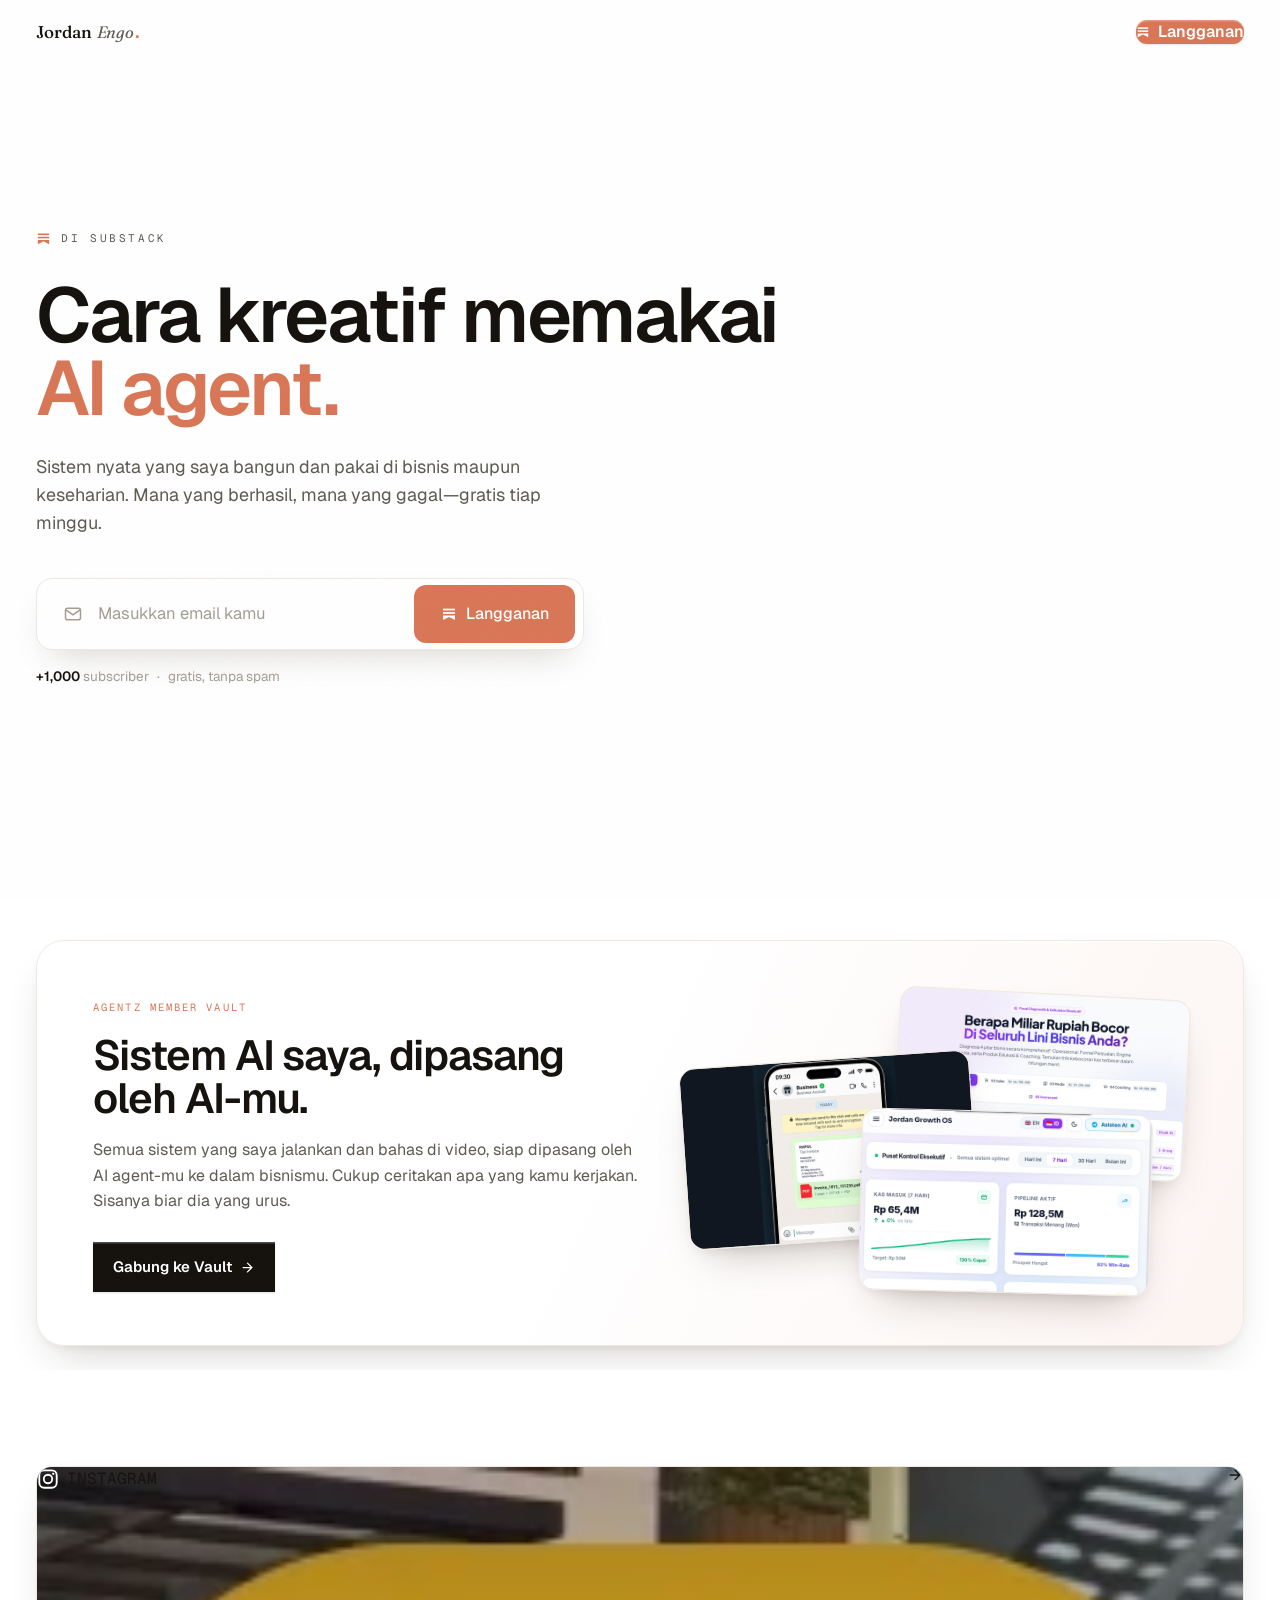
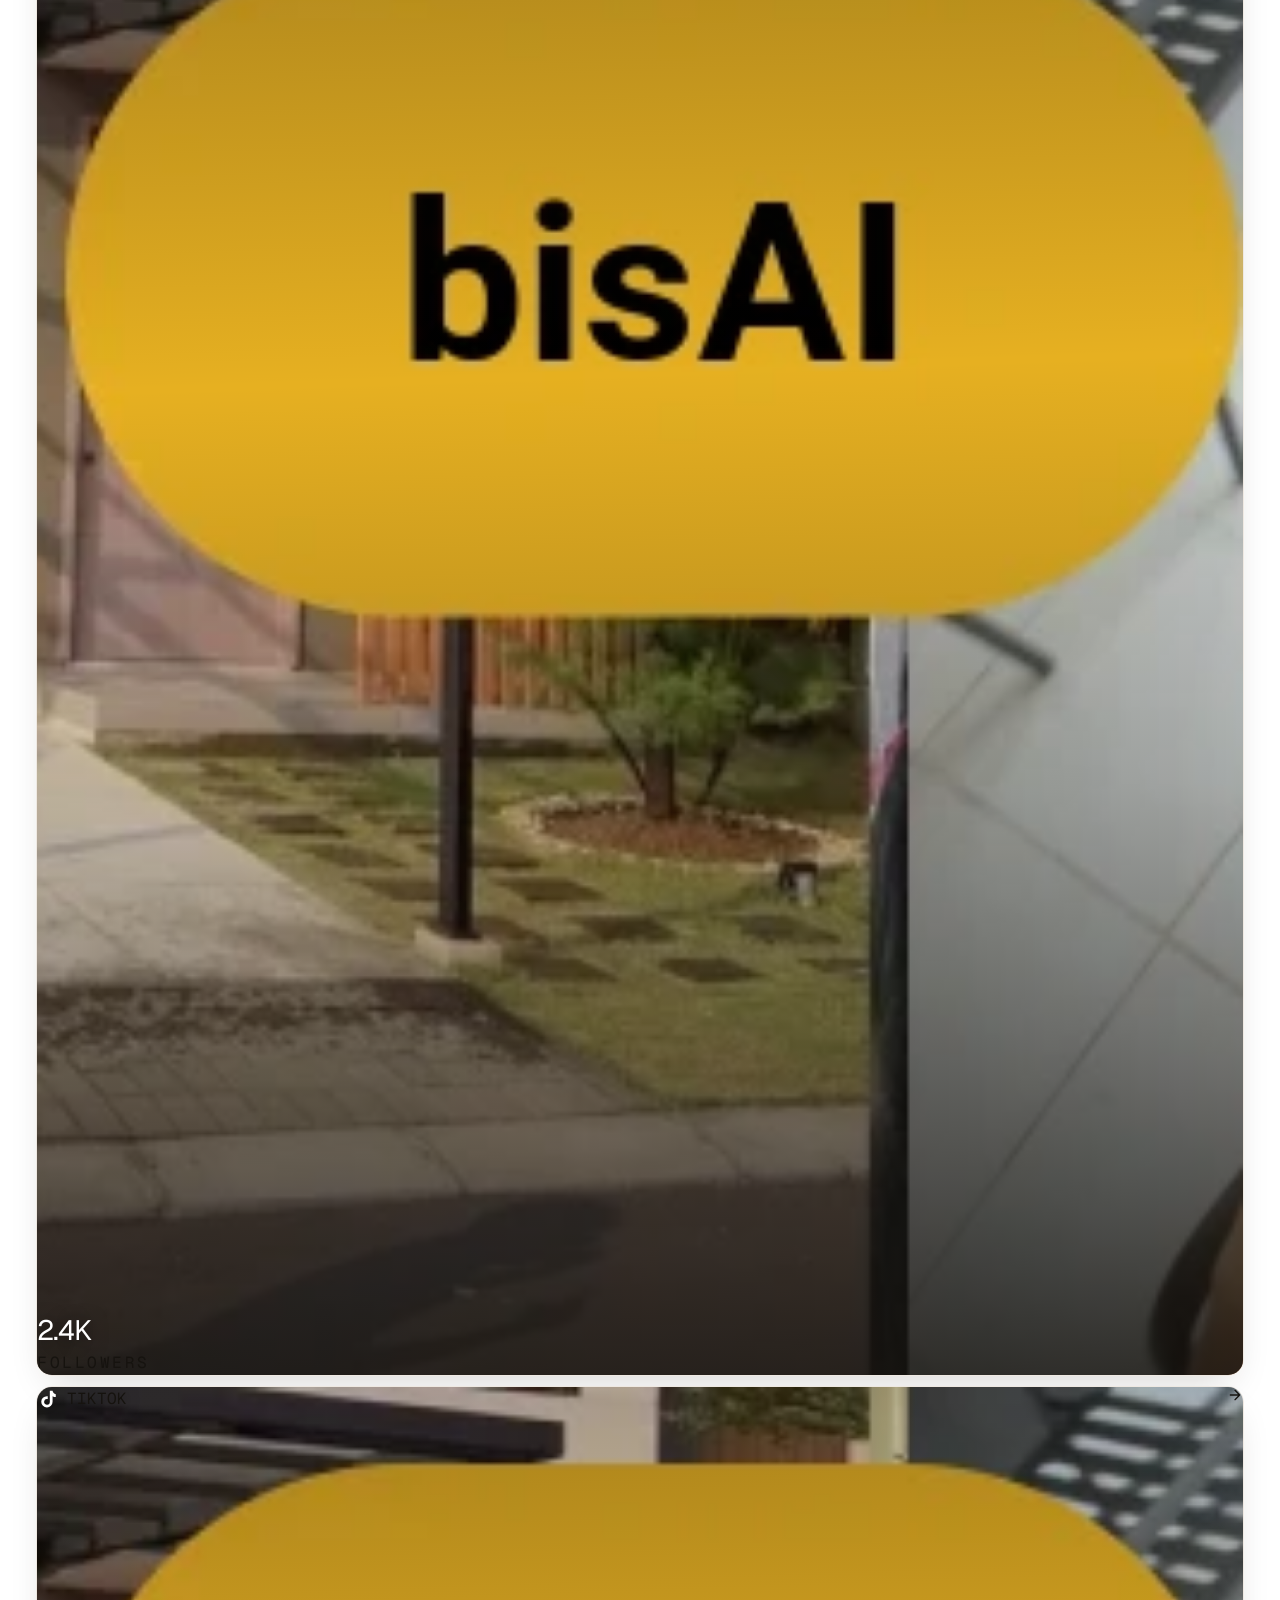
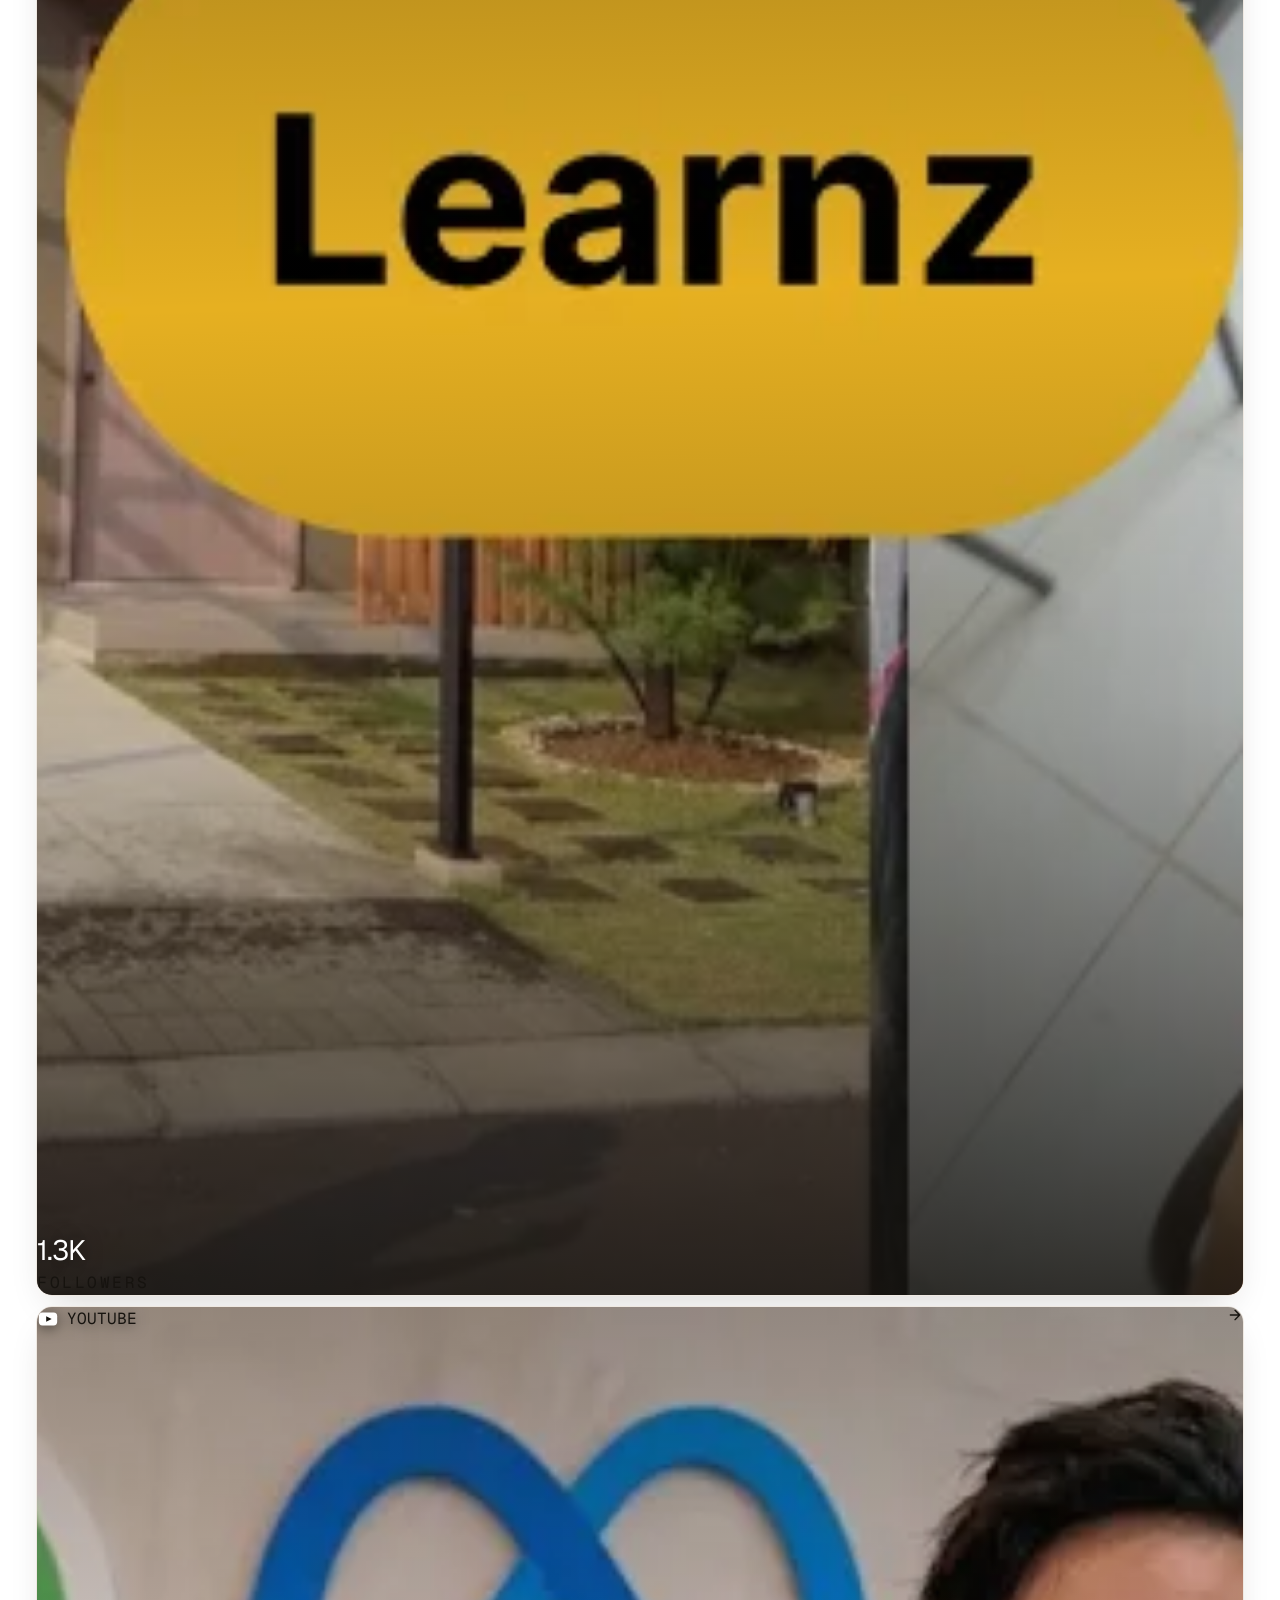
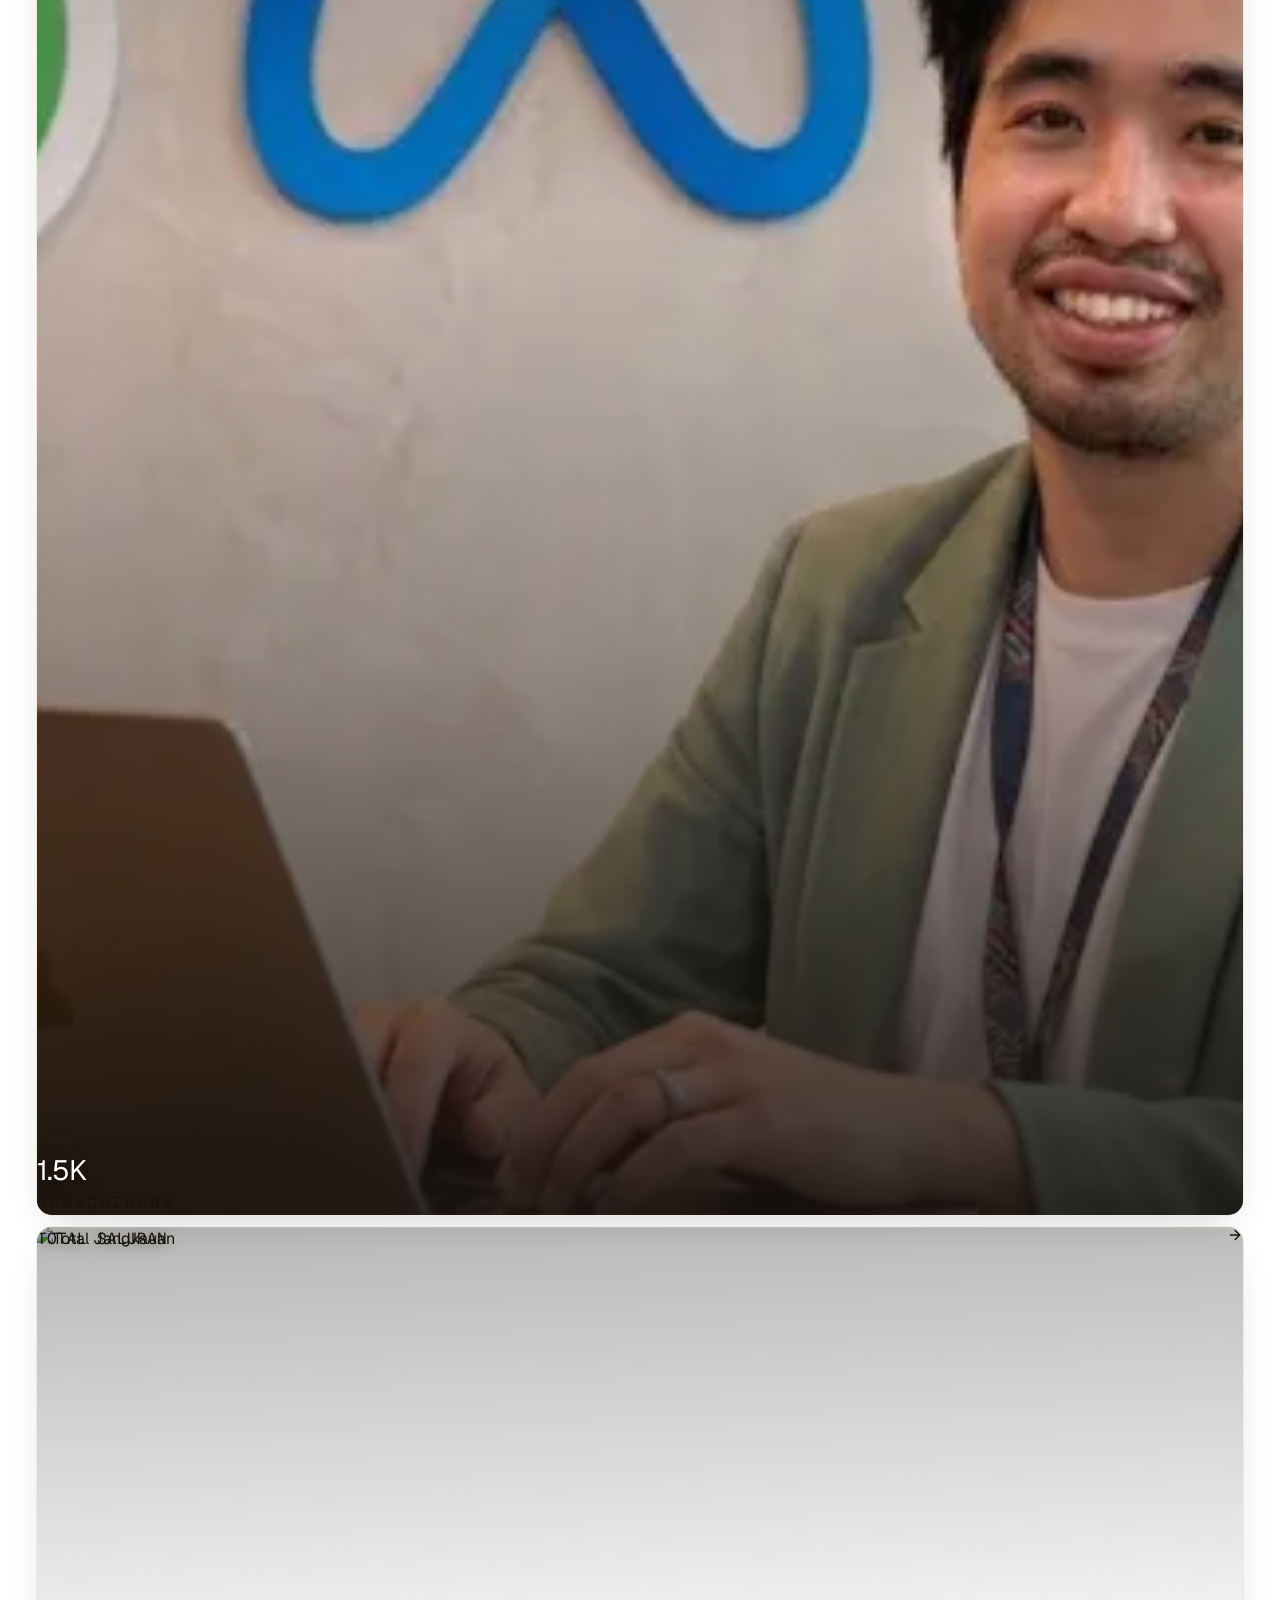
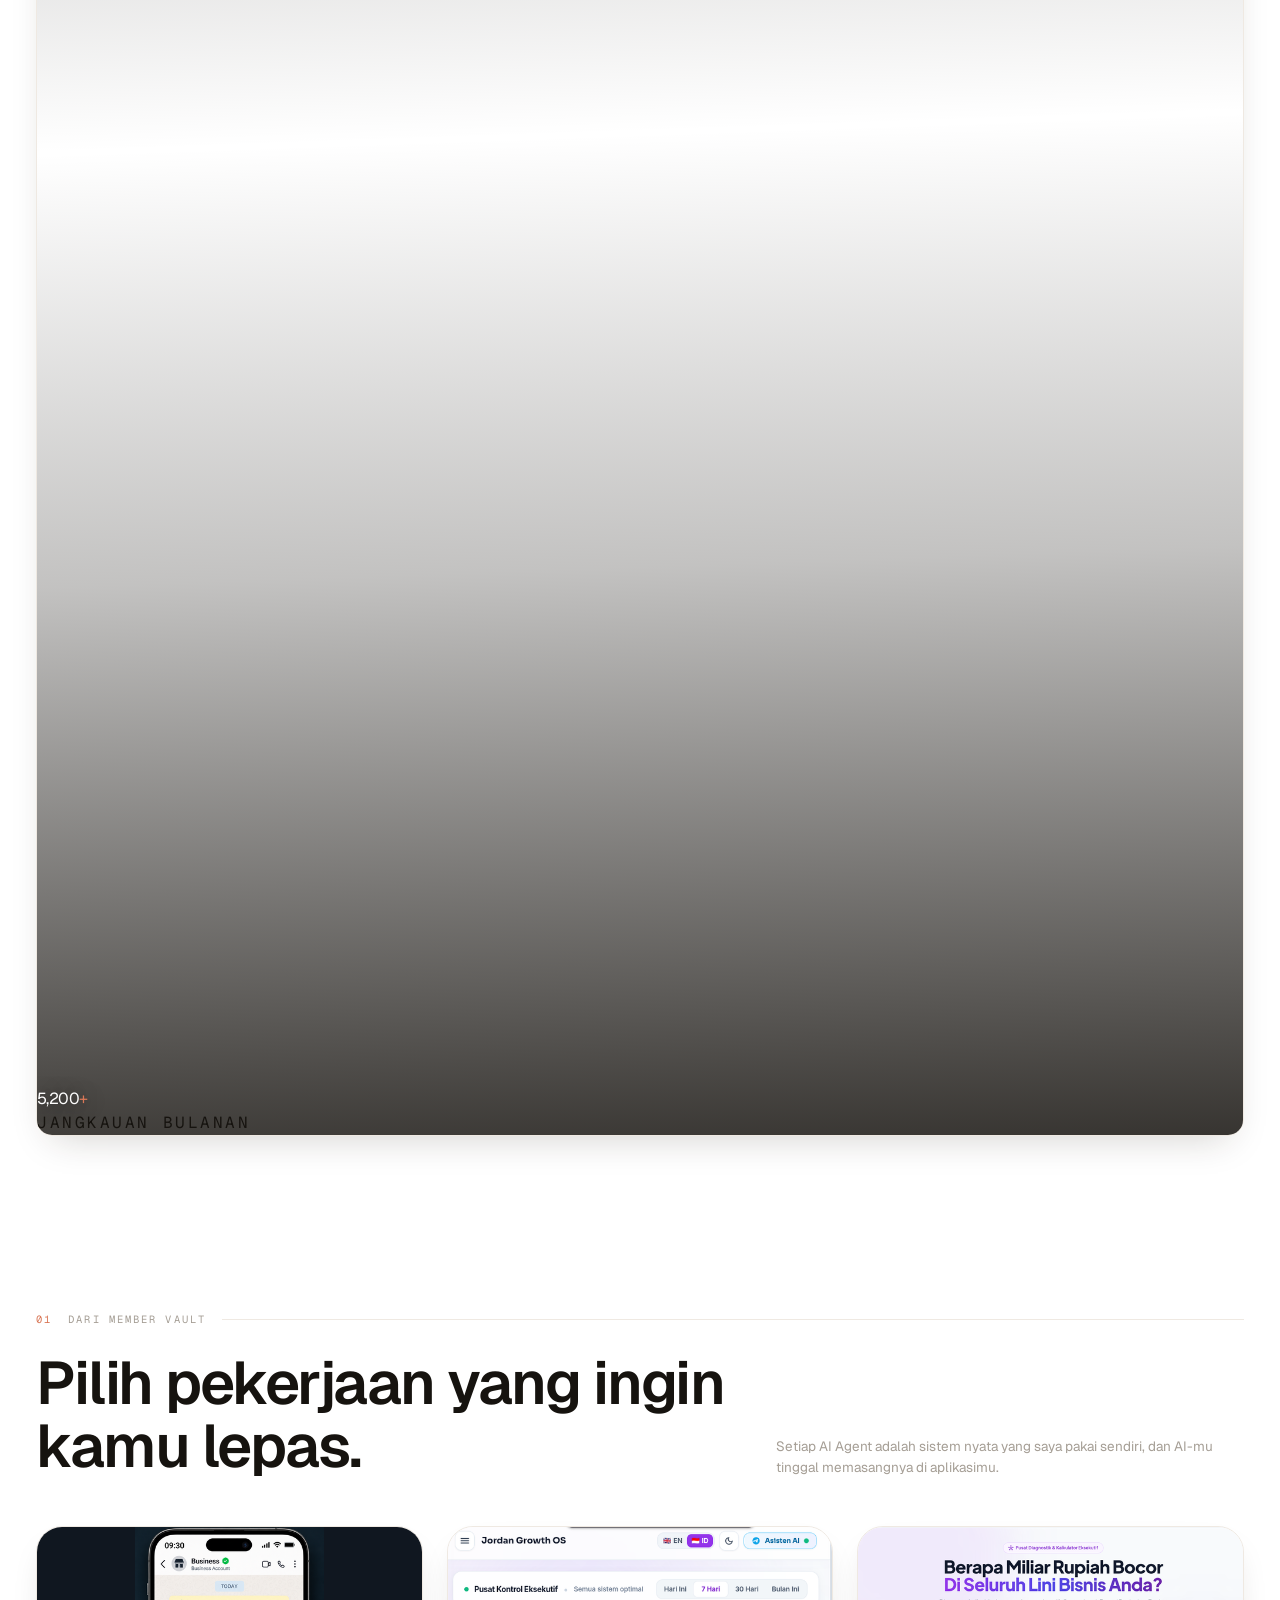
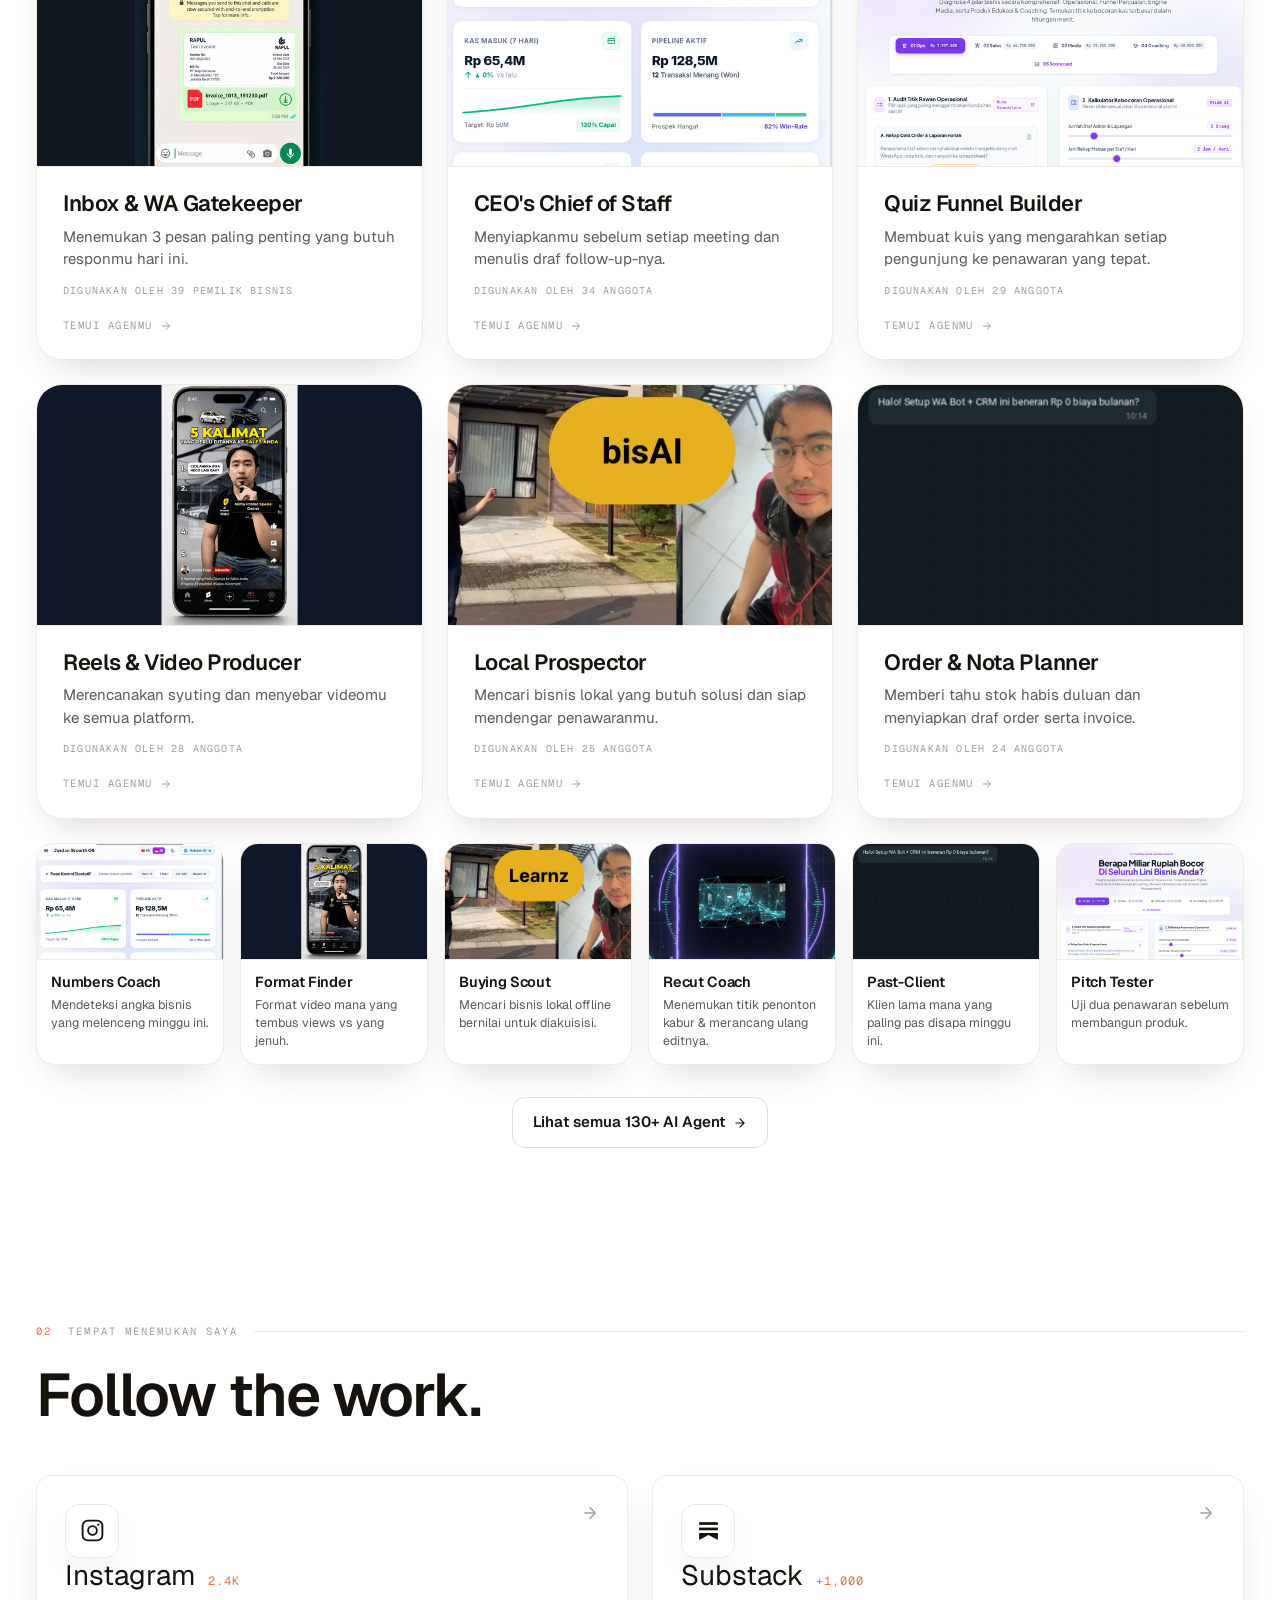
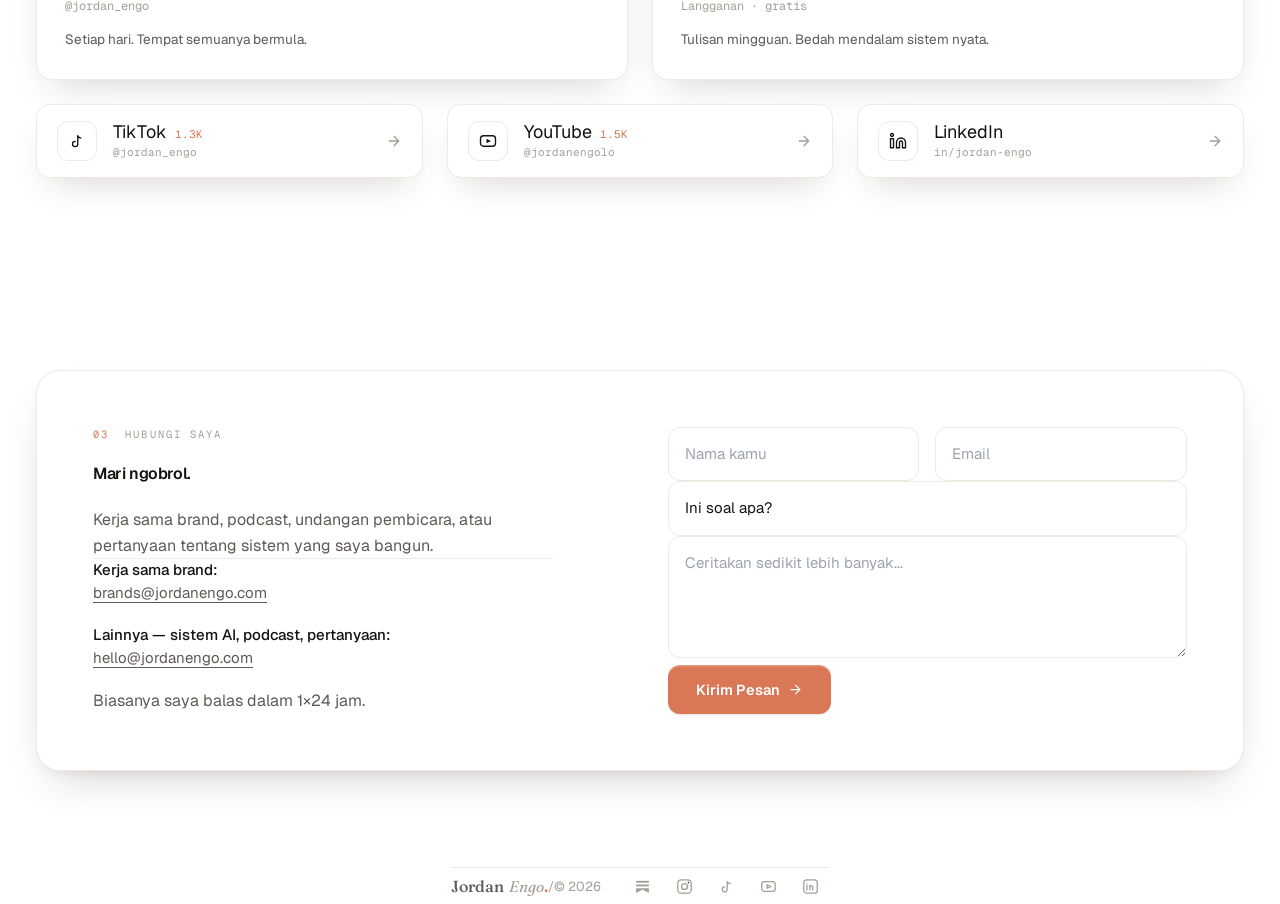
==== commit 5cf25e0e: "feat(replica): match 1:1 Angus Sewell layout with Indonesian context" ====
--- a/index.html
+++ b/index.html
@@ -13,7 +13,7 @@
   <link rel="preload" as="image" href="Jo-hero-1264.webp" imagesrcset="Jo-hero-400.webp 400w, Jo-hero-800.webp 800w, Jo-hero-1264.webp 1264w" imagesizes="(min-width: 768px) 70vw, 160vw" fetchpriority="high" />
   <link rel="preconnect" href="https://fonts.googleapis.com" />
   <link rel="preconnect" href="https://fonts.gstatic.com" crossorigin />
-  <link href="https://fonts.googleapis.com/css2?family=Geist+Mono:wght@400;500&family=Geist:wght@300;400;500;600;700;800&display=swap" rel="stylesheet" />
+  <link href="https://fonts.googleapis.com/css2?family=Fraunces:ital,opsz,wght@0,9..144,400;0,9..144,500;0,9..144,600;1,9..144,400&family=Geist+Mono:wght@400;500&family=Geist:wght@300;400;500;600;700;800&display=swap" rel="stylesheet" />
 
   <style>
     :root {
@@ -44,6 +44,10 @@
       -webkit-font-smoothing: antialiased;
     }
 
+    .font-fraunces {
+      font-family: 'Fraunces', serif;
+    }
+
     .h-display {
       font-family: 'Geist', system-ui, sans-serif;
       font-weight: 600;
@@ -111,38 +115,310 @@
       }
     }
 
+    .vault-art {
+      height: 300px;
+      position: relative;
+    }
+    .vault-tile {
+      aspect-ratio: 16/10;
+      border: 1.5px solid var(--line);
+      background: var(--clay-soft);
+      border-radius: 16px;
+      width: 58%;
+      position: absolute;
+      overflow: hidden;
+      box-shadow: 0 22px 44px -22px rgba(40, 30, 20, 0.34), 0 6px 14px -8px rgba(40, 30, 20, 0.16);
+    }
+    .vault-tile img {
+      object-fit: cover;
+      width: 100%;
+      height: 100%;
+      display: block;
+    }
+    .vault-tile.t1 { top: 0; right: 0; transform: rotate(3deg); }
+    .vault-tile.t2 { z-index: 1; top: 66px; left: 0; transform: rotate(-4deg); }
+    .vault-tile.t3 { z-index: 2; bottom: 0; right: 7%; transform: rotate(1.5deg); }
+    @media (max-width: 880px) {
+      .vault-art { height: 92px; margin: 0 -6px; }
+      .vault-tile { border-radius: 12px; width: 38%; top: 0; bottom: auto; }
+      .vault-tile.t1 { top: 6px; left: 0; right: auto; transform: rotate(-3deg); }
+      .vault-tile.t2 { top: 0; left: 31%; transform: rotate(1.5deg); }
+      .vault-tile.t3 { top: 8px; left: auto; right: 0; transform: rotate(4deg); }
+    }
+
     .hairline-soft {
       height: 1px;
       background: var(--line);
     }
 
+    /* 1:1 Angus Agent Grid Architecture */
+    .agent-grid {
+      display: grid;
+      grid-template-columns: repeat(3, minmax(0, 1fr));
+      gap: 24px;
+    }
     .agent-card {
-      background: #ffffff;
+      text-align: left;
+      cursor: pointer;
+      width: 100%;
+      font: inherit;
+      color: var(--ink);
       border: 1.5px solid var(--line);
+      box-shadow: var(--tile-shadow-sm);
+      background: #fff;
       border-radius: 26px;
+      flex-direction: column;
+      padding: 0;
+      text-decoration: none;
+      transition: transform 0.45s cubic-bezier(0.16, 0.7, 0.3, 1), box-shadow 0.45s cubic-bezier(0.16, 0.7, 0.3, 1);
+      display: flex;
+      position: relative;
+      overflow: hidden;
+    }
+    .agent-card:hover {
+      transform: translateY(-5px);
+      box-shadow: 0 32px 64px -26px rgba(40, 30, 20, 0.28), 0 8px 20px -10px rgba(40, 30, 20, 0.14), inset 0 1.5px #ffffffe6;
+    }
+    .agent-card:focus-visible {
+      border-color: var(--clay);
+      box-shadow: var(--tile-shadow-sm), 0 0 0 3px rgba(217, 119, 87, 0.22);
+      outline: none;
+    }
+    .agent-plate {
+      aspect-ratio: 16/10;
+      border-bottom: 1.5px solid var(--line);
+      background: var(--clay-soft);
+      width: 100%;
+      color: var(--clay);
+      flex-shrink: 0;
+      justify-content: center;
+      align-items: center;
+      display: flex;
+      overflow: hidden;
+    }
+    .agent-plate img {
+      object-fit: cover;
+      width: 100%;
+      height: 100%;
+      transition: transform 0.6s cubic-bezier(0.16, 1, 0.3, 1);
+      display: block;
+    }
+    .agent-card:hover .agent-plate img {
+      transform: scale(1.03);
+    }
+    .agent-body {
+      flex-direction: column;
+      flex: 1;
+      align-items: flex-start;
+      min-width: 0;
+      padding: 24px 26px 26px;
+      display: flex;
+    }
+    .agent-name {
+      letter-spacing: -0.022em;
+      color: var(--ink);
+      margin: 0;
+      font-size: 22px;
+      font-weight: 600;
+      line-height: 1.16;
+      transition: color 0.3s;
+    }
+    .agent-line {
+      color: var(--sub);
+      margin-top: 9px;
+      font-size: 15px;
+      line-height: 1.5;
+      display: block;
+    }
+    .agent-note {
+      letter-spacing: 0.12em;
+      text-transform: uppercase;
+      color: var(--muted);
+      margin-top: 12px;
+      font-family: 'Geist Mono', monospace;
+      font-size: 10px;
+      display: block;
+    }
+    .agent-meet {
+      margin-top: auto;
+      padding-top: 20px;
+    }
+    .cut-read {
+      letter-spacing: 0.14em;
+      text-transform: uppercase;
+      color: var(--muted);
+      align-items: center;
+      gap: 7px;
+      font-family: 'Geist Mono', monospace;
+      font-size: 10.5px;
+      transition: color 0.3s;
+      display: inline-flex;
+    }
+    .cut-arr {
+      transition: transform 0.3s;
+      display: inline-flex;
+    }
+    .agent-card:hover .agent-name,
+    .agent-card:hover .cut-read {
+      color: var(--clay);
+    }
+    .agent-card:hover .cut-arr {
+      transform: translateX(4px);
+    }
+    .agent-more {
+      display: grid;
+      grid-template-columns: repeat(6, minmax(0, 1fr));
+      gap: 16px;
+      margin-top: 24px;
+    }
+    .agent-mini {
+      text-align: left;
+      cursor: pointer;
+      width: 100%;
+      font: inherit;
+      color: var(--ink);
+      border: 1.5px solid var(--line);
       box-shadow: var(--tile-shadow-sm);
+      background: #fff;
+      border-radius: 18px;
+      flex-direction: column;
+      padding: 0;
+      text-decoration: none;
+      transition: transform 0.45s cubic-bezier(0.16, 0.7, 0.3, 1), border-color 0.3s;
+      display: flex;
       overflow: hidden;
-      transition: transform 0.24s cubic-bezier(0.16, 1, 0.3, 1), border-color 0.24s ease, box-shadow 0.24s ease;
-    }
-    .agent-card:hover {
+    }
+    .agent-mini:hover {
+      border-color: var(--line-strong);
       transform: translateY(-3px);
-      border-color: var(--line-strong);
-      box-shadow: var(--tile-shadow);
-    }
-
-    .mini-agent {
-      background: #ffffff;
-      border: 1.5px solid var(--line);
-      border-radius: 18px;
+    }
+    .agent-mini .agent-plate {
+      aspect-ratio: 16/10;
+    }
+    .agent-mini-body {
+      flex-direction: column;
+      min-width: 0;
+      padding: 13px 14px 15px;
+      display: flex;
+    }
+    .agent-mini-name {
+      letter-spacing: -0.012em;
+      color: var(--ink);
+      font-size: 14.5px;
+      font-weight: 600;
+      line-height: 1.22;
+      transition: color 0.3s;
+    }
+    .agent-mini:hover .agent-mini-name {
+      color: var(--clay);
+    }
+    .agent-mini-line {
+      color: var(--sub);
+      margin-top: 5px;
+      font-size: 12.5px;
+      line-height: 1.42;
+      display: -webkit-box;
+      -webkit-line-clamp: 3;
+      -webkit-box-orient: vertical;
       overflow: hidden;
-      transition: border-color 0.2s ease, transform 0.2s ease;
-    }
-    .mini-agent:hover {
-      border-color: var(--line-strong);
-      transform: translateY(-2px);
-    }
-
-
+    }
+    .agent-all {
+      justify-content: center;
+      margin-top: 32px;
+      display: flex;
+    }
+    .agent-all-link {
+      cursor: pointer;
+      font: inherit;
+      color: var(--ink);
+      border: 1.5px solid var(--line-strong);
+      background: #fff;
+      border-radius: 13px;
+      align-items: center;
+      gap: 8px;
+      padding: 13px 20px;
+      font-size: 15px;
+      font-weight: 600;
+      text-decoration: none;
+      transition: border-color 0.3s, color 0.3s;
+      display: inline-flex;
+    }
+    .agent-all-link:hover {
+      border-color: var(--clay);
+      color: var(--clay);
+    }
+    @media (max-width: 880px) {
+      .agent-grid {
+        grid-template-columns: 1fr;
+        gap: 14px;
+      }
+      .agent-card {
+        border-radius: 22px;
+      }
+      .agent-body {
+        padding: 18px 20px 20px;
+      }
+      .agent-name {
+        font-size: 20px;
+      }
+      .agent-meet {
+        padding-top: 14px;
+      }
+      .agent-card.minor {
+        flex-direction: row;
+        align-items: center;
+      }
+      .agent-card.minor .agent-plate {
+        border: 1.5px solid var(--line);
+        border-radius: 12px;
+        width: 116px;
+        margin: 14px 0 14px 14px;
+      }
+      .agent-card.minor .agent-body {
+        padding: 14px 16px 14px 14px;
+      }
+      .agent-card.minor .agent-name {
+        font-size: 17px;
+        line-height: 1.2;
+      }
+      .agent-card.minor .agent-line {
+        margin-top: 5px;
+        font-size: 14px;
+        line-height: 1.42;
+      }
+      .agent-card.minor .agent-note {
+        margin-top: 7px;
+      }
+      .agent-card.minor .agent-meet {
+        padding-top: 9px;
+      }
+      .agent-more {
+        scroll-snap-type: x proximity;
+        -webkit-overflow-scrolling: touch;
+        scrollbar-width: none;
+        grid-template-columns: none;
+        grid-auto-columns: 46%;
+        grid-auto-flow: column;
+        gap: 12px;
+        margin: 14px -24px 0;
+        padding: 4px 24px 14px;
+        scroll-padding-left: 24px;
+        overflow-x: auto;
+      }
+      .agent-more::-webkit-scrollbar {
+        display: none;
+      }
+      .agent-mini {
+        scroll-snap-align: start;
+      }
+      .agent-all {
+        margin-top: 10px;
+      }
+      .agent-all-link {
+        justify-content: center;
+        width: 100%;
+      }
+    }
 
     .field-input {
       width: 100%;
@@ -181,22 +457,25 @@
   <div class="grain"></div>
 
   <!-- Header -->
-  <header id="site-header" class="fixed top-0 inset-x-0 z-50 transition-all duration-300 border-b border-transparent">
+  <header id="site-header" class="fixed top-0 inset-x-0 z-50 transition-all duration-300" style="background:transparent;backdrop-filter:none;border-bottom:1px solid transparent">
     <div class="max-w-[1280px] mx-auto px-6 sm:px-9 h-[64px] flex items-center justify-between gap-6">
-      <a href="#top" class="text-[16px] font-semibold tracking-tight text-ink">
-        Jordan <em class="not-italic font-normal text-sub">Engo</em><span class="text-clay">.</span>
+      <a href="#top" class="flex items-baseline min-w-0 whitespace-nowrap font-fraunces">
+        <span class="text-cream" style="font-size:17px;font-weight:500;letter-spacing:-0.004em;line-height:1">Jordan</span>
+        <span class="text-cream-2" style="font-size:16.5px;font-weight:400;font-style:italic;letter-spacing:-0.002em;line-height:1;margin-left:0.30em">Engo</span>
+        <span style="color:var(--clay);font-size:17px;font-weight:600;line-height:1;margin-left:0.01em">.</span>
       </a>
 
-      <nav class="flex items-center gap-6 sm:gap-8">
-        <a href="#latest" class="font-mono text-[10.5px] uppercase tracking-[0.16em] text-sub hover:text-ink transition-colors">AI Agent</a>
-        <a href="#channels" class="font-mono text-[10.5px] uppercase tracking-[0.16em] text-sub hover:text-ink transition-colors">Ikuti</a>
-        <a href="#vault" class="font-mono text-[10.5px] uppercase tracking-[0.16em] text-sub hover:text-ink transition-colors hidden sm:inline">Vault</a>
-        <a href="#top" aria-label="Langganan" class="w-9 h-9 rounded-[10px] bg-clay text-white inline-flex items-center justify-center hover:opacity-90 transition-opacity">
-          <svg width="15" height="15" viewBox="0 0 24 24" fill="currentColor">
+      <nav class="flex items-center gap-1">
+        <a href="#latest" class="hidden md:inline-block font-mono text-[10.5px] font-medium tracking-[0.16em] uppercase text-cream-2 hover:text-cream px-3 py-2 transition-colors">Agents</a>
+        <a href="#channels" class="hidden md:inline-block font-mono text-[10.5px] font-medium tracking-[0.16em] uppercase text-cream-2 hover:text-cream px-3 py-2 transition-colors">Ikuti</a>
+        <a href="#vault" class="hidden md:inline-block font-mono text-[10.5px] font-semibold tracking-[0.16em] uppercase text-cream hover:text-clay px-3 py-2 transition-colors">Vault</a>
+        <a href="#top" class="ml-2 inline-flex items-center gap-2 bg-clay text-white font-sans text-[12.5px] font-semibold pl-3.5 pr-3.5 py-2 rounded-[11px] hover:brightness-[1.04] transition-all border-none cursor-pointer" style="box-shadow:0 1px 2px rgba(40,30,20,0.12), inset 0 1.5px 0 rgba(255,255,255,0.25)">
+          <svg width="14" height="14" viewBox="0 0 24 24" fill="#ffffff">
             <rect x="3" y="4" width="18" height="2.6"></rect>
             <rect x="3" y="9.2" width="18" height="2.6"></rect>
             <path d="M3 14.4H21V21L12 16.4 3 21z"></path>
           </svg>
+          <span>Langganan</span>
         </a>
       </nav>
     </div>
@@ -215,7 +494,7 @@
             width="1264" height="848" fetchpriority="high" decoding="async"
             alt="Jordan Engo"
             class="hero-portrait absolute inset-0 w-full h-full object-cover"
-            style="object-position:62% 20%;transform:scale(1.03);filter:grayscale(1) contrast(1.02) brightness(1.03)"
+            style="object-position:62% 26%;transform:scale(1.05) translateY(0px);filter:grayscale(1) contrast(1.02) brightness(1.03)"
           />
         </picture>
         <!-- Mobile white gradients -->
@@ -233,7 +512,7 @@
               <rect x="3" y="9.2" width="18" height="2.6"></rect>
               <path d="M3 14.4H21V21L12 16.4 3 21z"></path>
             </svg>
-            <span class="font-mono uppercase text-cream-2 shrink-0 whitespace-nowrap" style="font-size:11px;letter-spacing:0.24em">Langganan</span>
+            <span class="font-mono uppercase text-cream-2 shrink-0 whitespace-nowrap" style="font-size:11px;letter-spacing:0.24em">DI SUBSTACK</span>
           </div>
 
           <h1 class="reveal font-sans text-cream md:[width:max-content] md:max-w-[820px]" style="font-size:clamp(38px,6vw,80px);font-weight:600;line-height:0.95;letter-spacing:-0.03em;transition-delay:90ms">
@@ -251,10 +530,11 @@
                 <span class="text-cream-3 shrink-0 group-focus-within:text-clay transition-colors">
                   <svg width="18" height="18" viewBox="0 0 24 24" fill="none" stroke="currentColor" stroke-width="1.8" stroke-linecap="round" stroke-linejoin="round"><rect x="3" y="5" width="18" height="14" rx="2.5"></rect><path d="m3.5 7 8.5 6 8.5-6"></path></svg>
                 </span>
-                <input type="email" required placeholder="nama@email.com" aria-label="Alamat email" class="newsletter-email flex-1 min-w-0 bg-transparent border-none outline-none text-cream font-sans placeholder:text-cream-3" style="font-size:16px;padding-left:13px;padding-right:6px" />
+                <input type="email" required placeholder="Masukkan email kamu" aria-label="Alamat email" class="newsletter-email flex-1 min-w-0 bg-transparent border-none outline-none text-cream font-sans placeholder:text-cream-3" style="font-size:16px;padding-left:13px;padding-right:6px" />
               </label>
-              <button type="submit" class="hk-btn w-full" style="height:56px;font-size:16px">
-                Langganan — Gratis
+              <button type="submit" class="hk-btn w-full disabled:opacity-70" style="height:56px;font-size:16px">
+                <svg width="16" height="16" viewBox="0 0 24 24" fill="#ffffff"><rect x="3" y="4" width="18" height="2.6"></rect><rect x="3" y="9.2" width="18" height="2.6"></rect><path d="M3 14.4H21V21L12 16.4 3 21z"></path></svg>
+                <span>Langganan — Gratis</span>
               </button>
             </form>
 
@@ -263,14 +543,15 @@
               <span class="text-cream-3 shrink-0 group-focus-within:text-clay transition-colors">
                 <svg width="20" height="20" viewBox="0 0 24 24" fill="none" stroke="currentColor" stroke-width="1.8" stroke-linecap="round" stroke-linejoin="round"><rect x="3" y="5" width="18" height="14" rx="2.5"></rect><path d="m3.5 7 8.5 6 8.5-6"></path></svg>
               </span>
-              <input type="email" required placeholder="nama@email.com" aria-label="Alamat email" class="newsletter-email flex-1 min-w-0 bg-transparent border-none outline-none text-cream font-sans placeholder:text-cream-3" style="font-size:16.5px;padding-left:15px;padding-right:10px" />
-              <button type="submit" class="hk-btn shrink-0" style="height:58px;padding-left:27px;padding-right:26px;font-size:16px">
-                Langganan
+              <input type="email" required placeholder="Masukkan email kamu" aria-label="Alamat email" class="newsletter-email flex-1 min-w-0 bg-transparent border-none outline-none text-cream font-sans placeholder:text-cream-3" style="font-size:16.5px;padding-left:15px;padding-right:10px" />
+              <button type="submit" class="hk-btn shrink-0 disabled:opacity-70" style="height:58px;padding-left:27px;padding-right:26px;font-size:16px">
+                <svg width="16" height="16" viewBox="0 0 24 24" fill="#ffffff"><rect x="3" y="4" width="18" height="2.6"></rect><rect x="3" y="9.2" width="18" height="2.6"></rect><path d="M3 14.4H21V21L12 16.4 3 21z"></path></svg>
+                <span>Langganan</span>
               </button>
             </form>
 
             <p class="font-sans text-cream-3 mt-4" style="font-size:13.5px">
-              <span class="text-cream font-semibold">+1,000 subscriber</span> · gratis, tanpa spam
+              <span class="text-cream font-semibold">+1,000</span> subscriber<span class="mx-2 text-cream-3/50">·</span>gratis, tanpa spam
             </p>
           </div>
         </div>
@@ -283,200 +564,328 @@
         <div class="reveal vault-card">
           <div class="vault-copy">
             <span class="font-mono text-[10.5px] tracking-[0.2em] uppercase text-clay">AGentZ Member Vault</span>
-            <h2 class="font-sans text-cream mt-4" style="font-size:clamp(30px,3.8vw,48px);font-weight:600;line-height:1.04;letter-spacing:-0.025em">
+            <h2 class="font-sans text-cream mt-4" style="font-size:clamp(28px,3.4vw,42px);font-weight:600;line-height:1.04;letter-spacing:-0.025em">
               Sistem AI saya, dipasang oleh AI-mu.
             </h2>
-            <p class="font-sans text-cream-2 mt-5 max-w-[44ch]" style="font-size:16.5px;line-height:1.6">
+            <p class="font-sans text-[16px] leading-[1.6] text-cream-2 mt-4 max-w-[46ch]">
               Semua sistem yang saya jalankan dan bahas di video, siap dipasang oleh AI agent-mu ke dalam bisnismu. Cukup ceritakan apa yang kamu kerjakan. Sisanya biar dia yang urus.
             </p>
-            <div class="mt-8">
-              <a
-                href="https://wa.me/15556523818?text=Halo%20Jordan,%20saya%20mau%20gabung%20AGentZ%20Member%20Vault"
-                target="_blank"
-                rel="noopener"
-                class="hk-btn px-7 py-3.5 text-[15.5px]"
-              >
-                Gabung ke Vault →
-              </a>
-            </div>
-          </div>
-
-          <!-- Rotated Art Tiles Stack -->
-          <div class="relative h-[260px] sm:h-[310px] flex items-center justify-center">
-            <img src="bisnis_ai_audit.png" alt="AGentZ Audit System" class="absolute w-[58%] aspect-[16/10] object-cover rounded-[14px] border-[1.5px] border-line shadow-lg" style="transform:translate(-26%, -16%) rotate(-4deg)" />
-            <img src="whatsapp_invoice.png" alt="AGentZ WhatsApp Operator" class="absolute w-[58%] aspect-[16/10] object-cover rounded-[14px] border-[1.5px] border-line shadow-lg" style="transform:translate(24%, 18%) rotate(3deg)" />
-            <img src="bisnis_dashboard.png" alt="AGentZ Dashboard" class="relative z-10 w-[64%] aspect-[16/10] object-cover rounded-[16px] border-[1.5px] border-clay/40" style="box-shadow:var(--featured-tile-shadow);transform:rotate(1.5deg)" />
+            <a
+              href="https://wa.me/15556523818?text=Halo%20Jordan,%20saya%20mau%20gabung%20AGentZ%20Member%20Vault"
+              target="_blank"
+              rel="noopener"
+              class="mt-7 inline-flex items-center gap-2 bg-cream text-white font-sans text-[15px] font-semibold px-5 py-3.5 rounded-[13px] hover:brightness-[1.04] transition-all"
+              style="background:var(--ink);box-shadow:0 1px 2px rgba(40,30,20,0.12), inset 0 1.5px 0 rgba(255,255,255,0.25)"
+            >
+              Gabung ke Vault <svg width="15" height="15" viewBox="0 0 24 24" fill="none" stroke="currentColor" stroke-width="2" stroke-linecap="round" stroke-linejoin="round"><path d="M5 12h14M12 5l7 7-7 7"></path></svg>
+            </a>
+          </div>
+
+          <div class="vault-art" aria-hidden="true">
+            <span class="vault-tile t1"><img src="bisnis_ai_audit.png" alt="AGentZ Audit System" loading="lazy" decoding="async"/></span>
+            <span class="vault-tile t2"><img src="whatsapp_invoice.png" alt="AGentZ WhatsApp Operator" loading="lazy" decoding="async"/></span>
+            <span class="vault-tile t3"><img src="bisnis_dashboard.png" alt="AGentZ Dashboard" loading="lazy" decoding="async"/></span>
           </div>
         </div>
       </div>
     </section>
 
-    <!-- SECTION 3: 01 — From the Member Vault -->
+    <!-- SECTION 2: 1:1 Angus Sewell #reach Section (Visual Proof Grid) -->
+    <section id="reach" class="relative" style="background:var(--night)">
+      <div class="max-w-[1280px] mx-auto px-6 sm:px-9 py-16 md:py-24">
+        <div class="md:hidden reveal flex items-center gap-4 mb-6">
+          <span class="font-mono text-[10.5px] tracking-[0.2em] uppercase text-clay">Angka &amp; Jangkauan</span>
+          <span class="hairline-soft flex-1"></span>
+          <span class="font-mono text-[10.5px] tracking-[0.2em] uppercase text-cream-3">4 Saluran</span>
+        </div>
+        <div class="grid grid-cols-2 gap-2.5 md:flex md:gap-3">
+          <!-- Card 1: Instagram -->
+          <a href="https://www.instagram.com/jordan_engo/" target="_blank" rel="noopener" class="reveal group relative block shrink-0 overflow-hidden rounded-[16px] md:flex-1 md:min-w-[228px]" style="aspect-ratio:4/5;transition-delay:0ms;border:1.5px solid var(--line);box-shadow:0 16px 36px -16px rgba(40,30,20,0.22), inset 0 1.5px 0 rgba(255,255,255,0.9)">
+            <img src="jo_bisai.webp" alt="Jordan Engo Instagram" loading="lazy" class="absolute inset-0 w-full h-full object-cover grayscale brightness-[0.9] contrast-[1.03] transition-all duration-[900ms] ease-out group-hover:grayscale-0 group-hover:brightness-100 group-hover:scale-[1.05]" style="object-position:50% 22%"/>
+            <div class="absolute inset-0" style="background:linear-gradient(178deg, rgba(22,19,15,0.30) 0%, rgba(22,19,15,0) 34%, rgba(22,19,15,0.26) 62%, rgba(22,19,15,0.86) 100%)"></div>
+            <div class="absolute top-0 inset-x-0 p-3.5 md:p-4 flex items-start justify-between">
+              <span class="flex items-center gap-2 md:gap-2.5" style="filter:drop-shadow(0 2px 7px rgba(0,0,0,0.55))">
+                <svg width="22" height="22" viewBox="0 0 24 24" fill="none" stroke="#fff" stroke-width="2"><rect x="2.5" y="2.5" width="19" height="19" rx="5.4"></rect><circle cx="12" cy="12" r="4.6"></circle><circle cx="17.7" cy="6.3" r="1.25" fill="#fff" stroke="none"></circle></svg>
+                <span class="font-mono text-[9px] md:text-[10px] tracking-[0.17em] uppercase text-white/85">Instagram</span>
+              </span>
+              <span class="text-white/0 group-hover:text-white/90 -translate-x-1 group-hover:translate-x-0 transition-all duration-300">
+                <svg width="16" height="16" viewBox="0 0 24 24" fill="none" stroke="currentColor" stroke-width="2" stroke-linecap="round" stroke-linejoin="round"><path d="M5 12h14M12 5l7 7-7 7"></path></svg>
+              </span>
+            </div>
+            <div class="absolute bottom-0 inset-x-0 p-3.5 md:p-4">
+              <div class="font-sans font-extrabold text-white leading-[0.9] text-[28px] md:text-[36px]" style="letter-spacing:-0.035em;text-shadow:0 2px 18px rgba(0,0,0,0.5)">2.4K</div>
+              <div class="font-mono text-[9px] md:text-[9.5px] tracking-[0.16em] uppercase text-white/65 mt-1.5 md:mt-2">followers</div>
+            </div>
+          </a>
+
+          <!-- Card 2: TikTok -->
+          <a href="https://www.tiktok.com/@jordan_engo" target="_blank" rel="noopener" class="reveal group relative block shrink-0 overflow-hidden rounded-[16px] md:flex-1 md:min-w-[228px]" style="aspect-ratio:4/5;transition-delay:70ms;border:1.5px solid var(--line);box-shadow:0 16px 36px -16px rgba(40,30,20,0.22), inset 0 1.5px 0 rgba(255,255,255,0.9)">
+            <img src="jo_figma.webp" alt="Jordan Engo TikTok" loading="lazy" class="absolute inset-0 w-full h-full object-cover grayscale brightness-[0.9] contrast-[1.03] transition-all duration-[900ms] ease-out group-hover:grayscale-0 group-hover:brightness-100 group-hover:scale-[1.05]" style="object-position:50% 50%"/>
+            <div class="absolute inset-0" style="background:linear-gradient(178deg, rgba(22,19,15,0.30) 0%, rgba(22,19,15,0) 34%, rgba(22,19,15,0.26) 62%, rgba(22,19,15,0.86) 100%)"></div>
+            <div class="absolute top-0 inset-x-0 p-3.5 md:p-4 flex items-start justify-between">
+              <span class="flex items-center gap-2 md:gap-2.5" style="filter:drop-shadow(0 2px 7px rgba(0,0,0,0.55))">
+                <svg width="22" height="22" viewBox="0 0 24 24" fill="#fff"><path d="M14 3h3c.31 1.94 1.62 3.45 3.5 3.86v3.02c-1.27 0-2.48-.37-3.5-1.01v6.18A6.18 6.18 0 1 1 10.82 8.9c.31 0 .61.02.9.07v3.13a3.1 3.1 0 1 0 2.28 3V3z"></path></svg>
+                <span class="font-mono text-[9px] md:text-[10px] tracking-[0.17em] uppercase text-white/85">TikTok</span>
+              </span>
+              <span class="text-white/0 group-hover:text-white/90 -translate-x-1 group-hover:translate-x-0 transition-all duration-300">
+                <svg width="16" height="16" viewBox="0 0 24 24" fill="none" stroke="currentColor" stroke-width="2" stroke-linecap="round" stroke-linejoin="round"><path d="M5 12h14M12 5l7 7-7 7"></path></svg>
+              </span>
+            </div>
+            <div class="absolute bottom-0 inset-x-0 p-3.5 md:p-4">
+              <div class="font-sans font-extrabold text-white leading-[0.9] text-[28px] md:text-[36px]" style="letter-spacing:-0.035em;text-shadow:0 2px 18px rgba(0,0,0,0.5)">1.3K</div>
+              <div class="font-mono text-[9px] md:text-[9.5px] tracking-[0.16em] uppercase text-white/65 mt-1.5 md:mt-2">followers</div>
+            </div>
+          </a>
+
+          <!-- Card 3: YouTube -->
+          <a href="https://www.youtube.com/@jordanengolo" target="_blank" rel="noopener" class="reveal group relative block shrink-0 overflow-hidden rounded-[16px] md:flex-1 md:min-w-[228px]" style="aspect-ratio:4/5;transition-delay:140ms;border:1.5px solid var(--line);box-shadow:0 16px 36px -16px rgba(40,30,20,0.22), inset 0 1.5px 0 rgba(255,255,255,0.9)">
+            <img src="youtube_promo.webp" alt="Jordan Engo YouTube" loading="lazy" class="absolute inset-0 w-full h-full object-cover grayscale brightness-[0.9] contrast-[1.03] transition-all duration-[900ms] ease-out group-hover:grayscale-0 group-hover:brightness-100 group-hover:scale-[1.05]" style="object-position:50% 50%"/>
+            <div class="absolute inset-0" style="background:linear-gradient(178deg, rgba(22,19,15,0.30) 0%, rgba(22,19,15,0) 34%, rgba(22,19,15,0.26) 62%, rgba(22,19,15,0.86) 100%)"></div>
+            <div class="absolute top-0 inset-x-0 p-3.5 md:p-4 flex items-start justify-between">
+              <span class="flex items-center gap-2 md:gap-2.5" style="filter:drop-shadow(0 2px 7px rgba(0,0,0,0.55))">
+                <svg width="22" height="22" viewBox="0 0 24 24" fill="#fff"><rect x="2" y="5" width="20" height="14" rx="4"></rect><polygon points="10,9 16,12 10,15" fill="#16130f" stroke="none"></polygon></svg>
+                <span class="font-mono text-[9px] md:text-[10px] tracking-[0.17em] uppercase text-white/85">YouTube</span>
+              </span>
+              <span class="text-white/0 group-hover:text-white/90 -translate-x-1 group-hover:translate-x-0 transition-all duration-300">
+                <svg width="16" height="16" viewBox="0 0 24 24" fill="none" stroke="currentColor" stroke-width="2" stroke-linecap="round" stroke-linejoin="round"><path d="M5 12h14M12 5l7 7-7 7"></path></svg>
+              </span>
+            </div>
+            <div class="absolute bottom-0 inset-x-0 p-3.5 md:p-4">
+              <div class="font-sans font-extrabold text-white leading-[0.9] text-[28px] md:text-[36px]" style="letter-spacing:-0.035em;text-shadow:0 2px 18px rgba(0,0,0,0.5)">1.5K</div>
+              <div class="font-mono text-[9px] md:text-[9.5px] tracking-[0.16em] uppercase text-white/65 mt-1.5 md:mt-2">subscribers</div>
+            </div>
+          </a>
+
+          <!-- Card 4: Combined Reach -->
+          <a href="https://www.instagram.com/jordan_engo/" target="_blank" rel="noopener" class="reveal group relative block shrink-0 overflow-hidden rounded-[16px] md:flex-1 md:min-w-[228px]" style="aspect-ratio:4/5;transition-delay:210ms;border:1.5px solid var(--line);box-shadow:0 16px 36px -16px rgba(40,30,20,0.22), inset 0 1.5px 0 rgba(255,255,255,0.9)">
+            <img src="Jo-hero-hd.jpg" alt="Total Jangkauan" loading="lazy" class="absolute inset-0 w-full h-full object-cover grayscale brightness-[0.9] contrast-[1.03] transition-all duration-[900ms] ease-out group-hover:grayscale-0 group-hover:brightness-100 group-hover:scale-[1.05]" style="object-position:50% 50%"/>
+            <div class="absolute inset-0" style="background:linear-gradient(178deg, rgba(22,19,15,0.30) 0%, rgba(22,19,15,0) 34%, rgba(22,19,15,0.26) 62%, rgba(22,19,15,0.86) 100%)"></div>
+            <div class="absolute top-0 inset-x-0 p-3.5 md:p-4 flex items-start justify-between">
+              <span class="font-mono text-[9px] md:text-[10px] tracking-[0.22em] uppercase text-white/80" style="filter:drop-shadow(0 2px 7px rgba(0,0,0,0.55))">Total Saluran</span>
+              <span class="text-white/0 group-hover:text-white/90 -translate-x-1 group-hover:translate-x-0 transition-all duration-300">
+                <svg width="16" height="16" viewBox="0 0 24 24" fill="none" stroke="currentColor" stroke-width="2" stroke-linecap="round" stroke-linejoin="round"><path d="M5 12h14M12 5l7 7-7 7"></path></svg>
+              </span>
+            </div>
+            <div class="absolute bottom-0 inset-x-0 p-3.5 md:p-4">
+              <div class="font-sans font-extrabold text-white leading-[0.9] text-[32px] md:text-[44px]" style="letter-spacing:-0.035em;text-shadow:0 2px 18px rgba(0,0,0,0.5)">5,200<span class="text-clay">+</span></div>
+              <div class="font-mono text-[9px] md:text-[9.5px] tracking-[0.16em] uppercase text-white/65 mt-1.5 md:mt-2">Jangkauan Bulanan</div>
+            </div>
+          </a>
+        </div>
+      </div>
+    </section>
+
+    <!-- SECTION 3: 01 — From the Member Vault (#latest) -->
     <section id="latest" class="max-w-[1280px] mx-auto px-6 sm:px-9 py-14 md:py-20">
-      <div class="reveal mb-12">
-        <div class="flex items-center gap-4 mb-6">
-          <span class="font-mono text-[10.5px] tracking-[0.2em] uppercase text-clay">01</span>
-          <span class="font-mono text-[10.5px] tracking-[0.2em] uppercase text-cream-3">Dari Member Vault</span>
-          <span class="hairline-soft flex-1"></span>
+      <div class="latest-agents">
+        <div class="reveal mb-12">
+          <div class="flex items-center gap-4 mb-6">
+            <span class="font-mono text-[10.5px] tracking-[0.2em] uppercase text-clay">01</span>
+            <span class="font-mono text-[10.5px] tracking-[0.2em] uppercase text-cream-3">Dari Member Vault</span>
+            <span class="hairline-soft flex-1"></span>
+          </div>
+          <div class="flex flex-col md:flex-row md:items-end md:justify-between gap-4">
+            <h2 class="h-display text-[42px] md:text-[60px] text-cream max-w-[20ch]">
+              Pilih pekerjaan yang ingin kamu lepas.
+            </h2>
+            <p class="font-sans text-[13.5px] text-cream-3 max-w-[34ch] leading-[1.55]">
+              Setiap AI Agent adalah sistem nyata yang saya pakai sendiri, dan AI-mu tinggal memasangnya di aplikasimu.
+            </p>
+          </div>
         </div>
-        <h2 class="font-sans text-cream max-w-[16ch]" style="font-size:clamp(42px,5.2vw,60px);font-weight:600;line-height:1;letter-spacing:-0.025em">
-          Pilih pekerjaan yang ingin kamu lepas.
-        </h2>
-        <p class="font-sans text-cream-2 mt-5 max-w-[52ch]" style="font-size:17px;line-height:1.6">
-          Setiap AI Agent adalah sistem yang benar-benar saya jalankan, dan AI-mu tinggal memasangnya di aplikasi yang sudah kamu pakai.
-        </p>
-      </div>
-
-      <!-- 3 Featured Agent Cards with 16/10 Image Plates -->
-      <div class="grid grid-cols-1 md:grid-cols-3 gap-6 mb-8">
-        <button onclick="openAgentModal('Inbox & WA Gatekeeper', 'Menyaring ratusan chat WhatsApp & email masuk, lalu merangkum 3 pesan paling penting yang butuh responmu hari ini.', 'Member Vault')" class="text-left agent-card flex flex-col group">
-          <div class="w-full aspect-[16/10] bg-[#faf9f7] border-b-[1.5px] border-line overflow-hidden">
-            <img src="whatsapp_invoice.png" alt="Inbox & WA Gatekeeper" class="w-full h-full object-cover group-hover:scale-[1.03] transition-transform duration-500" />
-          </div>
-          <div class="p-6 flex-1 flex flex-col justify-between">
-            <div>
-              <h3 class="text-[20px] font-semibold text-ink mb-2 group-hover:text-clay transition-colors">Inbox &amp; WA Gatekeeper</h3>
-              <p class="text-[14.5px] text-sub leading-[1.55]">Menemukan 3 pesan paling penting yang butuh responmu hari ini.</p>
-            </div>
-            <div class="mt-6 pt-4 border-t border-line flex items-center justify-between text-[13.5px] font-medium text-ink">
-              <span>Lihat AI Agent</span>
-              <span class="text-clay group-hover:translate-x-1 transition-transform">→</span>
-            </div>
-          </div>
-        </button>
-
-        <button onclick="openAgentModal('CEO\'s Chief of Staff', 'Menyiapkan ringkasan sebelum setiap meeting dan langsung membuat draf follow-up ke klien begitu meeting selesai.', 'Member Vault')" class="text-left agent-card flex flex-col group">
-          <div class="w-full aspect-[16/10] bg-[#faf9f7] border-b-[1.5px] border-line overflow-hidden">
-            <img src="bisnis_dashboard.png" alt="CEO's Chief of Staff" class="w-full h-full object-cover group-hover:scale-[1.03] transition-transform duration-500" />
-          </div>
-          <div class="p-6 flex-1 flex flex-col justify-between">
-            <div>
-              <h3 class="text-[20px] font-semibold text-ink mb-2 group-hover:text-clay transition-colors">CEO's Chief of Staff</h3>
-              <p class="text-[14.5px] text-sub leading-[1.55]">Menyiapkanmu sebelum setiap meeting dan menulis draf follow-up-nya.</p>
-            </div>
-            <div class="mt-6 pt-4 border-t border-line flex items-center justify-between text-[13.5px] font-medium text-ink">
-              <span>Lihat AI Agent</span>
-              <span class="text-clay group-hover:translate-x-1 transition-transform">→</span>
-            </div>
-          </div>
-        </button>
-
-        <button onclick="openAgentModal('Quiz Funnel Builder', 'Membuat kuis interaktif singkat yang mengarahkan setiap pengunjung ke penawaran yang paling pas.', 'Member Vault')" class="text-left agent-card flex flex-col group">
-          <div class="w-full aspect-[16/10] bg-[#faf9f7] border-b-[1.5px] border-line overflow-hidden">
-            <img src="bisnis_ai_audit.png" alt="Quiz Funnel Builder" class="w-full h-full object-cover group-hover:scale-[1.03] transition-transform duration-500" />
-          </div>
-          <div class="p-6 flex-1 flex flex-col justify-between">
-            <div>
-              <h3 class="text-[20px] font-semibold text-ink mb-2 group-hover:text-clay transition-colors">Quiz Funnel Builder</h3>
-              <p class="text-[14.5px] text-sub leading-[1.55]">Membuat kuis yang mengarahkan setiap pengunjung ke penawaran yang tepat.</p>
-            </div>
-            <div class="mt-6 pt-4 border-t border-line flex items-center justify-between text-[13.5px] font-medium text-ink">
-              <span>Lihat AI Agent</span>
-              <span class="text-clay group-hover:translate-x-1 transition-transform">→</span>
-            </div>
-          </div>
-        </button>
-      </div>
-
-      <!-- 6 Mini Agents with 116px Thumbnail Plates -->
-      <div class="grid grid-cols-1 sm:grid-cols-2 lg:grid-cols-3 gap-4 mb-12">
-        <button onclick="openAgentModal('Business Numbers Coach', 'Mendeteksi angka atau target bisnis mana yang mulai melenceng minggu ini.', 'AGentZ')" class="text-left mini-agent flex items-stretch">
-          <img src="bisnis_dashboard.png" alt="" class="w-[100px] h-[116px] object-cover border-r-[1.5px] border-line shrink-0" />
-          <div class="p-4 flex flex-col justify-center">
-            <h3 class="text-[14.5px] font-semibold text-ink">Business Numbers Coach</h3>
-            <p class="text-[13px] text-sub mt-1 leading-snug">Mendeteksi angka bisnis yang melenceng minggu ini.</p>
-          </div>
-        </button>
-
-        <button onclick="openAgentModal('Viral Format Finder', 'Menunjukkan format video mana yang sedang naik dan mana yang sudah terlalu jenuh.', 'AGentZ')" class="text-left mini-agent flex items-stretch">
-          <img src="coaching_video_templates.gif" alt="" class="w-[100px] h-[116px] object-cover border-r-[1.5px] border-line shrink-0" />
-          <div class="p-4 flex flex-col justify-center">
-            <h3 class="text-[14.5px] font-semibold text-ink">Viral Format Finder</h3>
-            <p class="text-[13px] text-sub mt-1 leading-snug">Format video mana yang tembus views vs yang jenuh.</p>
-          </div>
-        </button>
-
-        <button onclick="openAgentModal('Order & Nota Operator', 'Mencatat order WhatsApp otomatis dan langsung siapkan nota tanpa input manual.', 'AGentZ')" class="text-left mini-agent flex items-stretch">
-          <img src="whatsapp_invoice.png" alt="" class="w-[100px] h-[116px] object-cover border-r-[1.5px] border-line shrink-0" />
-          <div class="p-4 flex flex-col justify-center">
-            <h3 class="text-[14.5px] font-semibold text-ink">Order &amp; Nota Operator</h3>
-            <p class="text-[13px] text-sub mt-1 leading-snug">Order WhatsApp tercatat otomatis &amp; nota langsung jadi.</p>
-          </div>
-        </button>
-
-        <button onclick="openAgentModal('Video Recut Coach', 'Menemukan di detik ke berapa penonton meninggalkan videomu lalu merancang ulang potongannya.', 'AGentZ')" class="text-left mini-agent flex items-stretch">
-          <img src="video_editor.gif" alt="" class="w-[100px] h-[116px] object-cover border-r-[1.5px] border-line shrink-0" />
-          <div class="p-4 flex flex-col justify-center">
-            <h3 class="text-[14.5px] font-semibold text-ink">Video Recut Coach</h3>
-            <p class="text-[13px] text-sub mt-1 leading-snug">Menemukan titik penonton kabur &amp; merancang ulang editnya.</p>
-          </div>
-        </button>
-
-        <button onclick="openAgentModal('Past-Client Rekindler', 'Memberi tahu klien lama mana yang paling tepat untuk kamu sapa lagi minggu ini.', 'AGentZ')" class="text-left mini-agent flex items-stretch">
-          <img src="whatsapp_chat.gif" alt="" class="w-[100px] h-[116px] object-cover border-r-[1.5px] border-line shrink-0" />
-          <div class="p-4 flex flex-col justify-center">
-            <h3 class="text-[14.5px] font-semibold text-ink">Past-Client Rekindler</h3>
-            <p class="text-[13px] text-sub mt-1 leading-snug">Klien lama mana yang paling pas disapa minggu ini.</p>
-          </div>
-        </button>
-
-        <button onclick="openAgentModal('Waitlist Pitch Tester', 'Menguji dua penawaran sekaligus sebelum kamu membangun produk apa pun.', 'AGentZ')" class="text-left mini-agent flex items-stretch">
-          <img src="bisnis_ai_audit.png" alt="" class="w-[100px] h-[116px] object-cover border-r-[1.5px] border-line shrink-0" />
-          <div class="p-4 flex flex-col justify-center">
-            <h3 class="text-[14.5px] font-semibold text-ink">Waitlist Pitch Tester</h3>
-            <p class="text-[13px] text-sub mt-1 leading-snug">Uji dua penawaran sebelum membangun produk.</p>
-          </div>
-        </button>
-      </div>
-
-      <!-- New Agents Strip -->
-      <div class="mb-10">
-        <div class="font-mono text-[10.5px] uppercase tracking-[0.2em] text-clay mb-4">Baru</div>
-        <div class="grid grid-cols-1 md:grid-cols-3 gap-5">
-          <button onclick="openAgentModal('Reels Producer', 'Merencanakan jadwal syuting dan menyebar videomu ke semua platform.', 'Baru')" class="text-left agent-card p-6 flex flex-col justify-between group">
-            <div>
-              <h3 class="text-[18px] font-semibold text-ink mb-1.5 group-hover:text-clay transition-colors">Reels Producer</h3>
-              <p class="text-[14px] text-sub leading-[1.55]">Merencanakan syuting dan menyebar videomu ke semua platform.</p>
-            </div>
-            <div class="mt-5 text-[13.5px] font-medium text-ink">Lihat AI Agent →</div>
-          </button>
-
-          <button onclick="openAgentModal('Local Prospector', 'Mencari bisnis lokal yang punya alasan kuat untuk mendengar penawaranmu.', 'Baru')" class="text-left agent-card p-6 flex flex-col justify-between group">
-            <div>
-              <h3 class="text-[18px] font-semibold text-ink mb-1.5 group-hover:text-clay transition-colors">Local Prospector</h3>
-              <p class="text-[14px] text-sub leading-[1.55]">Mencari bisnis lokal yang butuh solusi dan siap mendengar penawaranmu.</p>
-            </div>
-            <div class="mt-5 text-[13.5px] font-medium text-ink">Lihat AI Agent →</div>
-          </button>
-
-          <button onclick="openAgentModal('Reorder Planner', 'Memberi tahu stok mana yang habis duluan dan menyiapkan draf order ke supplier.', 'Baru')" class="text-left agent-card p-6 flex flex-col justify-between group">
-            <div>
-              <h3 class="text-[18px] font-semibold text-ink mb-1.5 group-hover:text-clay transition-colors">Reorder Planner</h3>
-              <p class="text-[14px] text-sub leading-[1.55]">Memberi tahu stok mana yang habis duluan dan menyiapkan draf ordernya.</p>
-            </div>
-            <div class="mt-5 text-[13.5px] font-medium text-ink">Lihat AI Agent →</div>
+
+        <!-- 6 Main Agent Cards in Angus 3-column Grid -->
+        <div class="agent-set agent-set-popular">
+          <div class="reveal agent-grid">
+            <!-- Lead Agent Card: Inbox & WA Gatekeeper -->
+            <button type="button" onclick="openAgentModal('Inbox & WA Gatekeeper', 'Menyaring ratusan chat WhatsApp & email masuk, lalu merangkum 3 pesan paling penting yang butuh responmu hari ini.', 'Member Vault')" aria-label="Inbox & WA Gatekeeper: Menemukan 3 pesan paling penting yang butuh responmu hari ini." class="agent-card lead">
+              <span class="agent-plate" aria-hidden="true">
+                <img src="whatsapp_invoice.png" alt="Inbox & WA Gatekeeper" loading="lazy" decoding="async"/>
+              </span>
+              <span class="agent-body">
+                <h3 class="agent-name">Inbox &amp; WA Gatekeeper</h3>
+                <span class="agent-line">Menemukan 3 pesan paling penting yang butuh responmu hari ini.</span>
+                <span class="agent-note">Digunakan oleh 39 pemilik bisnis</span>
+                <span class="cut-read agent-meet">
+                  Temui agenmu
+                  <span class="cut-arr">
+                    <svg width="12" height="12" viewBox="0 0 24 24" fill="none" stroke="currentColor" stroke-width="2" stroke-linecap="round" stroke-linejoin="round"><path d="M5 12h14M12 5l7 7-7 7"></path></svg>
+                  </span>
+                </span>
+              </span>
+            </button>
+
+            <!-- Minor 1: CEO Chief of Staff -->
+            <button type="button" onclick="openAgentModal('CEO\'s Chief of Staff', 'Menyiapkan ringkasan sebelum setiap meeting dan langsung membuat draf follow-up ke klien begitu meeting selesai.', 'Member Vault')" aria-label="CEO's Chief of Staff" class="agent-card minor">
+              <span class="agent-plate" aria-hidden="true">
+                <img src="bisnis_dashboard.png" alt="CEO's Chief of Staff" loading="lazy" decoding="async"/>
+              </span>
+              <span class="agent-body">
+                <h3 class="agent-name">CEO&#x27;s Chief of Staff</h3>
+                <span class="agent-line">Menyiapkanmu sebelum setiap meeting dan menulis draf follow-up-nya.</span>
+                <span class="agent-note">Digunakan oleh 34 anggota</span>
+                <span class="cut-read agent-meet">
+                  Temui agenmu
+                  <span class="cut-arr">
+                    <svg width="12" height="12" viewBox="0 0 24 24" fill="none" stroke="currentColor" stroke-width="2" stroke-linecap="round" stroke-linejoin="round"><path d="M5 12h14M12 5l7 7-7 7"></path></svg>
+                  </span>
+                </span>
+              </span>
+            </button>
+
+            <!-- Minor 2: Quiz Funnel Builder -->
+            <button type="button" onclick="openAgentModal('Quiz Funnel Builder', 'Membuat kuis interaktif singkat yang mengarahkan setiap pengunjung ke penawaran yang paling pas.', 'Member Vault')" aria-label="Quiz Funnel Builder" class="agent-card minor">
+              <span class="agent-plate" aria-hidden="true">
+                <img src="bisnis_ai_audit.png" alt="Quiz Funnel Builder" loading="lazy" decoding="async"/>
+              </span>
+              <span class="agent-body">
+                <h3 class="agent-name">Quiz Funnel Builder</h3>
+                <span class="agent-line">Membuat kuis yang mengarahkan setiap pengunjung ke penawaran yang tepat.</span>
+                <span class="agent-note">Digunakan oleh 29 anggota</span>
+                <span class="cut-read agent-meet">
+                  Temui agenmu
+                  <span class="cut-arr">
+                    <svg width="12" height="12" viewBox="0 0 24 24" fill="none" stroke="currentColor" stroke-width="2" stroke-linecap="round" stroke-linejoin="round"><path d="M5 12h14M12 5l7 7-7 7"></path></svg>
+                  </span>
+                </span>
+              </span>
+            </button>
+
+            <!-- Minor 3: Reels & Video Producer -->
+            <button type="button" onclick="openAgentModal('Reels & Video Producer', 'Merencanakan jadwal syuting, hooks viral, dan menyebar videomu ke semua platform media sosial.', 'Member Vault')" aria-label="Reels Producer" class="agent-card minor">
+              <span class="agent-plate" aria-hidden="true">
+                <img src="coaching_video_templates.gif" alt="Reels Producer" loading="lazy" decoding="async"/>
+              </span>
+              <span class="agent-body">
+                <h3 class="agent-name">Reels &amp; Video Producer</h3>
+                <span class="agent-line">Merencanakan syuting dan menyebar videomu ke semua platform.</span>
+                <span class="agent-note">Digunakan oleh 28 anggota</span>
+                <span class="cut-read agent-meet">
+                  Temui agenmu
+                  <span class="cut-arr">
+                    <svg width="12" height="12" viewBox="0 0 24 24" fill="none" stroke="currentColor" stroke-width="2" stroke-linecap="round" stroke-linejoin="round"><path d="M5 12h14M12 5l7 7-7 7"></path></svg>
+                  </span>
+                </span>
+              </span>
+            </button>
+
+            <!-- Minor 4: Local Prospector -->
+            <button type="button" onclick="openAgentModal('Local Prospector', 'Mencari bisnis lokal yang butuh solusi AI dan siap mendengar penawaranmu.', 'Member Vault')" aria-label="Local Prospector" class="agent-card minor">
+              <span class="agent-plate" aria-hidden="true">
+                <img src="jo_bisai.webp" alt="Local Prospector" loading="lazy" decoding="async"/>
+              </span>
+              <span class="agent-body">
+                <h3 class="agent-name">Local Prospector</h3>
+                <span class="agent-line">Mencari bisnis lokal yang butuh solusi dan siap mendengar penawaranmu.</span>
+                <span class="agent-note">Digunakan oleh 25 anggota</span>
+                <span class="cut-read agent-meet">
+                  Temui agenmu
+                  <span class="cut-arr">
+                    <svg width="12" height="12" viewBox="0 0 24 24" fill="none" stroke="currentColor" stroke-width="2" stroke-linecap="round" stroke-linejoin="round"><path d="M5 12h14M12 5l7 7-7 7"></path></svg>
+                  </span>
+                </span>
+              </span>
+            </button>
+
+            <!-- Minor 5: Order & Invoice Planner -->
+            <button type="button" onclick="openAgentModal('Order & Nota Planner', 'Memberi tahu stok mana yang habis duluan dan menyiapkan draf order serta nota ke supplier.', 'Member Vault')" aria-label="Reorder Planner" class="agent-card minor">
+              <span class="agent-plate" aria-hidden="true">
+                <img src="whatsapp_chat.gif" alt="Order & Nota Planner" loading="lazy" decoding="async"/>
+              </span>
+              <span class="agent-body">
+                <h3 class="agent-name">Order &amp; Nota Planner</h3>
+                <span class="agent-line">Memberi tahu stok habis duluan dan menyiapkan draf order serta invoice.</span>
+                <span class="agent-note">Digunakan oleh 24 anggota</span>
+                <span class="cut-read agent-meet">
+                  Temui agenmu
+                  <span class="cut-arr">
+                    <svg width="12" height="12" viewBox="0 0 24 24" fill="none" stroke="currentColor" stroke-width="2" stroke-linecap="round" stroke-linejoin="round"><path d="M5 12h14M12 5l7 7-7 7"></path></svg>
+                  </span>
+                </span>
+              </span>
+            </button>
+          </div>
+
+          <!-- Angus 6-Card Secondary Row (.agent-more) -->
+          <div class="reveal agent-more">
+            <button type="button" onclick="openAgentModal('Business Numbers Coach', 'Mendeteksi metrik bisnis mana yang mulai melenceng minggu ini.', 'AGentZ')" aria-label="Business Numbers Coach" class="agent-mini">
+              <span class="agent-plate" aria-hidden="true">
+                <img src="bisnis_dashboard.png" alt="" loading="lazy" decoding="async"/>
+              </span>
+              <span class="agent-mini-body">
+                <span class="agent-mini-name">Numbers Coach</span>
+                <span class="agent-mini-line">Mendeteksi angka bisnis yang melenceng minggu ini.</span>
+              </span>
+            </button>
+
+            <button type="button" onclick="openAgentModal('Viral Format Finder', 'Menunjukkan format video mana yang sedang naik dan mana yang sudah terlalu jenuh.', 'AGentZ')" aria-label="Viral Format Finder" class="agent-mini">
+              <span class="agent-plate" aria-hidden="true">
+                <img src="coaching_video_templates.gif" alt="" loading="lazy" decoding="async"/>
+              </span>
+              <span class="agent-mini-body">
+                <span class="agent-mini-name">Format Finder</span>
+                <span class="agent-mini-line">Format video mana yang tembus views vs yang jenuh.</span>
+              </span>
+            </button>
+
+            <button type="button" onclick="openAgentModal('Business Buying Scout', 'Mencari bisnis lokal offline yang undervalued untuk diakuisisi atau diajak kerja sama.', 'AGentZ')" aria-label="Business Buying Scout" class="agent-mini">
+              <span class="agent-plate" aria-hidden="true">
+                <img src="jo_figma.webp" alt="" loading="lazy" decoding="async"/>
+              </span>
+              <span class="agent-mini-body">
+                <span class="agent-mini-name">Buying Scout</span>
+                <span class="agent-mini-line">Mencari bisnis lokal offline bernilai untuk diakuisisi.</span>
+              </span>
+            </button>
+
+            <button type="button" onclick="openAgentModal('Video Recut Coach', 'Menemukan di detik ke berapa penonton meninggalkan videomu lalu merancang ulang potongannya.', 'AGentZ')" aria-label="Video Recut Coach" class="agent-mini">
+              <span class="agent-plate" aria-hidden="true">
+                <img src="video_editor.gif" alt="" loading="lazy" decoding="async"/>
+              </span>
+              <span class="agent-mini-body">
+                <span class="agent-mini-name">Recut Coach</span>
+                <span class="agent-mini-line">Menemukan titik penonton kabur &amp; merancang ulang editnya.</span>
+              </span>
+            </button>
+
+            <button type="button" onclick="openAgentModal('Past-Client Rekindler', 'Memberi tahu klien lama mana yang paling tepat untuk kamu sapa lagi minggu ini.', 'AGentZ')" aria-label="Past-Client Rekindler" class="agent-mini">
+              <span class="agent-plate" aria-hidden="true">
+                <img src="whatsapp_chat.gif" alt="" loading="lazy" decoding="async"/>
+              </span>
+              <span class="agent-mini-body">
+                <span class="agent-mini-name">Past-Client</span>
+                <span class="agent-mini-line">Klien lama mana yang paling pas disapa minggu ini.</span>
+              </span>
+            </button>
+
+            <button type="button" onclick="openAgentModal('Waitlist Pitch Tester', 'Menguji dua penawaran sekaligus sebelum kamu membangun produk apa pun.', 'AGentZ')" aria-label="Waitlist Pitch Tester" class="agent-mini">
+              <span class="agent-plate" aria-hidden="true">
+                <img src="bisnis_ai_audit.png" alt="" loading="lazy" decoding="async"/>
+              </span>
+              <span class="agent-mini-body">
+                <span class="agent-mini-name">Pitch Tester</span>
+                <span class="agent-mini-line">Uji dua penawaran sebelum membangun produk.</span>
+              </span>
+            </button>
+          </div>
+        </div>
+
+        <!-- 1:1 Angus See All Agents Link -->
+        <div class="reveal agent-all">
+          <button type="button" onclick="openAgentModal('Katalog 130+ AI Agent', 'Semua blueprint, prompt workflow, dan otomasi n8n/Python siap pakai di Member Vault.', 'Member Vault')" class="agent-all-link">
+            <span>Lihat semua 130+ AI Agent</span>
+            <svg width="14" height="14" viewBox="0 0 24 24" fill="none" stroke="currentColor" stroke-width="2" stroke-linecap="round" stroke-linejoin="round"><path d="M5 12h14M12 5l7 7-7 7"></path></svg>
           </button>
         </div>
       </div>
-
-      <div class="text-center">
-        <a
-          href="https://wa.me/15556523818?text=Halo%20Jordan,%20saya%20mau%20lihat%20semua%20130%2B%20agen%20AGentZ"
-          target="_blank"
-          rel="noopener"
-          class="inline-flex items-center gap-2 text-[15px] font-medium text-ink hover:text-clay transition-colors"
-        >
-          <span>Lihat semua 130+ AI Agent</span>
-          <span>→</span>
-        </a>
-      </div>
     </section>
 
-    <!-- SECTION 4: 02 — Follow the work -->
+    <!-- SECTION 4: 02 — Follow the work (#channels) -->
     <section id="channels" class="max-w-[1280px] mx-auto px-6 sm:px-9 py-16 md:py-24">
       <div class="reveal mb-12">
         <div class="flex items-center gap-4 mb-6">
-          <span class="font-mono text-[10.5px] tracking-[0.2em] uppercase text-clay">Channels</span>
+          <span class="font-mono text-[10.5px] tracking-[0.2em] uppercase text-clay">02</span>
+          <span class="font-mono text-[10.5px] tracking-[0.2em] uppercase text-cream-3">Tempat menemukan saya</span>
           <span class="hairline-soft flex-1"></span>
         </div>
         <div class="flex flex-col md:flex-row md:items-end md:justify-between gap-4">
@@ -499,13 +908,13 @@
               <svg width="18" height="18" viewBox="0 0 24 24" fill="none" stroke="currentColor" stroke-width="2" stroke-linecap="round" stroke-linejoin="round"><path d="M5 12h14M12 5l7 7-7 7"></path></svg>
             </span>
           </div>
-          <div class="mt-8">
+          <div>
             <div class="flex items-baseline gap-3">
               <span class="font-serif text-[28px] text-cream leading-tight">Instagram</span>
-              <span class="font-mono text-[12px] tracking-[0.08em] text-clay">651</span>
+              <span class="font-mono text-[12px] tracking-[0.08em] text-clay">2.4K</span>
             </div>
             <div class="font-mono text-[12px] text-cream-3 mt-1 mb-3">@jordan_engo</div>
-            <span class="font-sans text-[13.5px] text-cream-2">Daily. Where it all started.</span>
+            <span class="font-sans text-[13.5px] text-cream-2">Setiap hari. Tempat semuanya bermula.</span>
           </div>
         </a>
 
@@ -523,13 +932,13 @@
               <svg width="18" height="18" viewBox="0 0 24 24" fill="none" stroke="currentColor" stroke-width="2" stroke-linecap="round" stroke-linejoin="round"><path d="M5 12h14M12 5l7 7-7 7"></path></svg>
             </span>
           </div>
-          <div class="mt-8">
+          <div>
             <div class="flex items-baseline gap-3">
               <span class="font-serif text-[28px] text-cream leading-tight">Substack</span>
               <span class="font-mono text-[12px] tracking-[0.08em] text-clay">+1,000</span>
             </div>
             <div class="font-mono text-[12px] text-cream-3 mt-1 mb-3">Langganan · gratis</div>
-            <span class="font-sans text-[13.5px] text-cream-2">Weekly essays. The deep dives.</span>
+            <span class="font-sans text-[13.5px] text-cream-2">Tulisan mingguan. Bedah mendalam sistem nyata.</span>
           </div>
         </a>
       </div>
@@ -562,7 +971,10 @@
             </svg>
           </span>
           <div class="flex-1 min-w-0">
-            <div class="font-serif text-[18px] text-cream leading-tight">YouTube</div>
+            <div class="flex items-baseline gap-2">
+              <span class="font-serif text-[18px] text-cream leading-tight">YouTube</span>
+              <span class="font-mono text-[11px] text-clay">1.5K</span>
+            </div>
             <div class="font-mono text-[11px] text-cream-3">@jordanengolo</div>
           </div>
           <span class="text-cream-3 group-hover:text-clay transition-colors">
@@ -589,7 +1001,7 @@
       </div>
     </section>
 
-    <!-- SECTION 5: 03 — Contact (Single Boxed Card) -->
+    <!-- SECTION 5: 03 — Contact (#contact) -->
     <section id="contact" class="max-w-[1280px] mx-auto px-6 sm:px-9 py-16 md:py-24">
       <div class="rounded-[24px] p-8 md:p-14" style="background:#ffffff;border:1.5px solid var(--line);box-shadow:var(--tile-shadow)">
         <div class="grid grid-cols-1 lg:grid-cols-[1fr_1.05fr] gap-12 lg:gap-20 items-start">
@@ -598,69 +1010,94 @@
               <span class="font-mono text-[10.5px] tracking-[0.2em] uppercase text-clay">03</span>
               <span class="font-mono text-[10.5px] tracking-[0.2em] uppercase text-cream-3">Hubungi saya</span>
             </div>
-            <h2 class="font-sans text-cream" style="font-size:clamp(40px,4.8vw,56px);font-weight:600;line-height:1;letter-spacing:-0.025em">
+            <h2 class="h-display text-[40px] md:text-[54px] text-cream mb-6">
               Mari ngobrol.
             </h2>
-            <p class="font-sans text-cream-2 mt-5" style="font-size:16.5px;line-height:1.6">
-              Kerja sama brand, podcast, undangan pembicara, atau pertanyaan soal sistem yang saya bangun.
+            <p class="font-sans text-[16px] leading-[1.6] text-cream-2 max-w-[42ch]">
+              Kerja sama brand, podcast, undangan pembicara, atau pertanyaan tentang sistem yang saya bangun.
             </p>
-            <div class="mt-8 space-y-2.5 text-[14.5px] text-sub">
-              <div>
-                <span class="block text-[12px] font-mono uppercase tracking-[0.14em] text-muted mb-0.5">Kerja sama brand</span>
-                <a href="mailto:brands@jordanengo.com" class="text-ink font-medium hover:text-clay underline decoration-line-strong underline-offset-4">brands@jordanengo.com</a>
+            <div class="mt-9 pt-6" style="border-top:1px solid var(--line)">
+              <div class="flex flex-col gap-5 font-sans text-[15px] leading-relaxed">
+                <div>
+                  <p class="text-cream font-medium">Kerja sama brand:</p>
+                  <a href="mailto:brands@jordanengo.com" class="inline-block py-1 text-cream-2 underline underline-offset-4 decoration-cream-3/50 hover:text-clay transition-colors break-all">brands@jordanengo.com</a>
+                </div>
+                <div>
+                  <p class="text-cream font-medium">Lainnya — sistem AI, podcast, pertanyaan:</p>
+                  <a href="mailto:hello@jordanengo.com" class="inline-block py-1 text-cream-2 underline underline-offset-4 decoration-cream-3/50 hover:text-clay transition-colors break-all">hello@jordanengo.com</a>
+                </div>
               </div>
-              <div>
-                <span class="block text-[12px] font-mono uppercase tracking-[0.14em] text-muted mb-0.5">Lainnya — sistem AI, podcast, pertanyaan</span>
-                <a href="mailto:hello@jordanengo.com" class="text-ink font-medium hover:text-clay underline decoration-line-strong underline-offset-4">hello@jordanengo.com</a>
+              <p class="font-sans text-sm text-cream-2 mt-5">Biasanya saya balas dalam 1×24 jam.</p>
+            </div>
+          </div>
+
+          <div class="reveal w-full max-w-[560px]">
+            <form id="contact-form" class="space-y-4">
+              <div class="grid grid-cols-1 sm:grid-cols-2 gap-4">
+                <input class="field-input" placeholder="Nama kamu" required="" id="sender-name" name="name" />
+                <input class="field-input" type="email" placeholder="Email" required="" id="sender-email" name="email" />
               </div>
-              <div class="text-muted text-[13px] pt-1">Biasanya saya balas dalam 1×24 jam.</div>
-            </div>
-          </div>
-
-          <form id="contact-form" class="space-y-3.5">
-            <select id="topic" aria-label="Ini soal apa?" class="field-input">
-              <option value="Bangun sistem AI untuk perusahaan saya">Bangun sistem AI untuk perusahaan saya</option>
-              <option value="Kerja sama brand / sponsorship">Kerja sama brand / sponsorship</option>
-              <option value="Podcast / liputan / pembicara">Podcast / liputan / pembicara</option>
-              <option value="Hal lainnya">Hal lainnya</option>
-            </select>
-            <div class="grid grid-cols-1 sm:grid-cols-2 gap-3.5">
-              <input type="text" id="sender-name" required placeholder="Nama kamu" class="field-input" />
-              <input type="text" id="sender-biz" placeholder="Bisnis / Peran" class="field-input" />
-            </div>
-            <textarea id="sender-msg" rows="4" required placeholder="Ini soal apa? Ceritakan singkat..." class="field-input"></textarea>
-            <button type="submit" class="hk-btn w-full sm:w-auto px-8 py-3.5 text-[15px]">
-              Kirim →
-            </button>
-          </form>
+              <select id="topic" name="topic" class="field-input" required="" style="appearance:none">
+                <option value="" disabled="" selected="">Ini soal apa?</option>
+                <option value="Kerja sama brand / sponsorship">Kerja sama brand / sponsorship</option>
+                <option value="Podcast / undangan pembicara">Podcast / undangan pembicara</option>
+                <option value="Pemasangan sistem AI untuk bisnis saya">Pemasangan sistem AI untuk bisnis saya</option>
+                <option value="Pertanyaan lainnya">Pertanyaan lainnya</option>
+              </select>
+              <textarea id="sender-msg" name="message" class="field-input resize-y" rows="4" placeholder="Ceritakan sedikit lebih banyak..." required="" style="min-height:120px"></textarea>
+              <div class="flex items-center gap-4">
+                <button type="submit" class="inline-flex items-center gap-2 bg-clay text-white text-[14.5px] font-semibold px-7 py-3.5 rounded-[12px] hover:brightness-[1.04] transition-all disabled:opacity-70 cursor-pointer border-none" style="box-shadow:0 1px 2px rgba(40,30,20,0.12), inset 0 1.5px 0 rgba(255,255,255,0.25)">
+                  <span>Kirim Pesan</span>
+                  <svg width="15" height="15" viewBox="0 0 24 24" fill="none" stroke="currentColor" stroke-width="2" stroke-linecap="round" stroke-linejoin="round"><path d="M5 12h14M12 5l7 7-7 7"></path></svg>
+                </button>
+              </div>
+            </form>
+          </div>
         </div>
       </div>
     </section>
   </main>
 
   <!-- Footer -->
-  <footer class="border-t-[1.5px] border-line py-9">
-    <div class="max-w-[1280px] mx-auto px-6 sm:px-9 flex flex-wrap items-center justify-between gap-4">
-      <div class="text-[14px] text-muted">
-        <strong class="text-ink font-semibold">Jordan <em class="not-italic font-normal text-sub">Engo</em><span class="text-clay">.</span></strong>
-        <span class="mx-2">/</span>
+  <footer class="max-w-[1280px] mx-auto px-6 sm:px-9">
+    <div class="py-10 flex flex-col md:flex-row items-center justify-between gap-6 border-t" style="border-color:var(--line)">
+      <div class="flex items-center text-cream-3 text-[13px]">
+        <span class="flex items-baseline whitespace-nowrap font-fraunces">
+          <span class="text-cream-2" style="font-size:16px;font-weight:500;letter-spacing:-0.004em">Jordan</span>
+          <span class="text-cream-3" style="font-size:15.5px;font-weight:400;font-style:italic;margin-left:0.30em">Engo</span>
+          <span style="color:var(--clay);font-size:16px;font-weight:600;margin-left:0.01em">.</span>
+        </span>
+        <span class="mx-3 opacity-40">/</span>
         <span>© 2026</span>
       </div>
+
       <div class="flex items-center gap-1.5">
-        <a href="https://instagram.com/jordan_engo" target="_blank" rel="noopener" aria-label="Instagram" class="w-9 h-9 rounded-[10px] flex items-center justify-center text-sub hover:text-clay hover:bg-ink/[0.04] transition-colors">
+        <a href="#top" aria-label="Langganan" class="w-9 h-9 flex items-center justify-center rounded-[10px] text-cream-3 hover:text-cream hover:bg-cream/[0.06] transition-colors">
+          <svg width="17" height="17" viewBox="0 0 24 24" fill="currentColor">
+            <rect x="3" y="4" width="18" height="2.6"></rect>
+            <rect x="3" y="9.2" width="18" height="2.6"></rect>
+            <path d="M3 14.4H21V21L12 16.4 3 21z"></path>
+          </svg>
+        </a>
+        <a href="https://www.instagram.com/jordan_engo/" target="_blank" rel="noopener" aria-label="Instagram" class="w-9 h-9 flex items-center justify-center rounded-[10px] text-cream-3 hover:text-cream hover:bg-cream/[0.06] transition-colors">
           <svg width="17" height="17" viewBox="0 0 24 24" fill="none" stroke="currentColor" stroke-width="1.8">
             <rect x="2.5" y="2.5" width="19" height="19" rx="5"></rect>
             <circle cx="12" cy="12" r="4.2"></circle>
-            <circle cx="17.6" cy="6.4" r="1.1" fill="currentColor" stroke="none"></circle>
+            <circle cx="17.6" cy="6.4" r="1.1" fill="#16130f" stroke="none"></circle>
           </svg>
         </a>
-        <a href="https://www.youtube.com/@jordanengolo" target="_blank" rel="noopener" aria-label="YouTube" class="w-9 h-9 rounded-[10px] flex items-center justify-center text-sub hover:text-clay hover:bg-ink/[0.04] transition-colors">
+        <a href="https://www.tiktok.com/@jordan_engo" target="_blank" rel="noopener" aria-label="TikTok" class="w-9 h-9 flex items-center justify-center rounded-[10px] text-cream-3 hover:text-cream hover:bg-cream/[0.06] transition-colors">
+          <svg width="17" height="17" viewBox="0 0 24 24" fill="none" stroke="currentColor" stroke-width="1.8" stroke-linecap="round" stroke-linejoin="round">
+            <path d="M9.5 12.5a3.5 3.5 0 1 0 3.5 3.5V5c.7 1.8 2.3 3 4.2 3.1"></path>
+          </svg>
+        </a>
+        <a href="https://www.youtube.com/@jordanengolo" target="_blank" rel="noopener" aria-label="YouTube" class="w-9 h-9 rounded-[10px] flex items-center justify-center text-cream-3 hover:text-cream hover:bg-cream/[0.06] transition-colors">
           <svg width="17" height="17" viewBox="0 0 24 24" fill="none" stroke="currentColor" stroke-width="1.8">
             <rect x="2.5" y="5" width="19" height="14" rx="4"></rect>
             <polygon points="10,9.5 15.5,12 10,14.5" stroke-linejoin="round"></polygon>
           </svg>
         </a>
-        <a href="https://www.linkedin.com/in/jordan-engo/" target="_blank" rel="noopener" aria-label="LinkedIn" class="w-9 h-9 rounded-[10px] flex items-center justify-center text-sub hover:text-clay hover:bg-ink/[0.04] transition-colors">
+        <a href="https://www.linkedin.com/in/jordan-engo/" target="_blank" rel="noopener" aria-label="LinkedIn" class="w-9 h-9 flex items-center justify-center rounded-[10px] text-cream-3 hover:text-cream hover:bg-cream/[0.06] transition-colors">
           <svg width="17" height="17" viewBox="0 0 24 24" fill="none" stroke="currentColor" stroke-width="1.8">
             <rect x="2.5" y="2.5" width="19" height="19" rx="4"></rect>
             <path d="M7 10v7M7 7.5v.01M11 17v-4a2 2 0 0 1 4 0v4M11 17v-7" stroke-linecap="round"></path>
@@ -675,7 +1112,7 @@
     <div class="bg-white border-[1.5px] border-line-strong rounded-[24px] max-w-[460px] w-full p-7 shadow-2xl">
       <div class="flex items-center justify-between gap-3 mb-4">
         <span id="modal-badge" class="font-mono text-[11px] uppercase tracking-wider text-clay bg-[#d97757]/10 px-2.5 py-0.5 rounded-full"></span>
-        <button onclick="closeAgentModal()" class="text-muted hover:text-ink text-[20px] leading-none">&times;</button>
+        <button onclick="closeAgentModal()" class="text-muted hover:text-ink text-[20px] leading-none cursor-pointer border-none bg-transparent">&times;</button>
       </div>
       <h3 id="modal-title" class="text-[22px] font-semibold text-ink mb-2"></h3>
       <p id="modal-desc" class="text-[15px] leading-[1.6] text-sub mb-6"></p>
@@ -683,7 +1120,7 @@
         <a id="modal-wa" href="#" target="_blank" rel="noopener" class="hk-btn flex-1 py-3 text-[14px]">
           Pasang AI Agent Ini →
         </a>
-        <button onclick="closeAgentModal()" class="px-4 py-3 rounded-[12px] border-[1.5px] border-line text-[14px] text-sub hover:text-ink">
+        <button onclick="closeAgentModal()" class="px-4 py-3 rounded-[12px] border-[1.5px] border-line text-[14px] text-sub hover:text-ink cursor-pointer bg-transparent">
           Tutup
         </button>
       </div>
@@ -733,7 +1170,6 @@
 
     recordUtmEvent('pageview', { referrer: document.referrer || 'direct' });
 
-    // Append UTM attribution automatically to all static wa.me links on the page
     document.querySelectorAll('a[href*="wa.me/"]').forEach((link) => {
       const utmTag = getUtmTag();
       if (utmTag) {
@@ -776,10 +1212,10 @@
       e.preventDefault();
       const topic = document.getElementById('topic').value;
       const name = document.getElementById('sender-name').value.trim();
-      const biz = document.getElementById('sender-biz').value.trim();
+      const email = document.getElementById('sender-email').value.trim();
       const msg = document.getElementById('sender-msg').value.trim();
       recordUtmEvent('contact_submit', { topic });
-      const fullText = `Halo Jordan, saya ${name}${biz ? ` (${biz})` : ''}.\nTopik: ${topic}\n\n${msg}${getUtmTag()}`;
+      const fullText = `Halo Jordan, saya ${name} (${email}).\nTopik: ${topic}\n\nPesan: ${msg}${getUtmTag()}`;
       window.open(`https://wa.me/15556523818?text=${encodeURIComponent(fullText)}`, '_blank');
     });
 
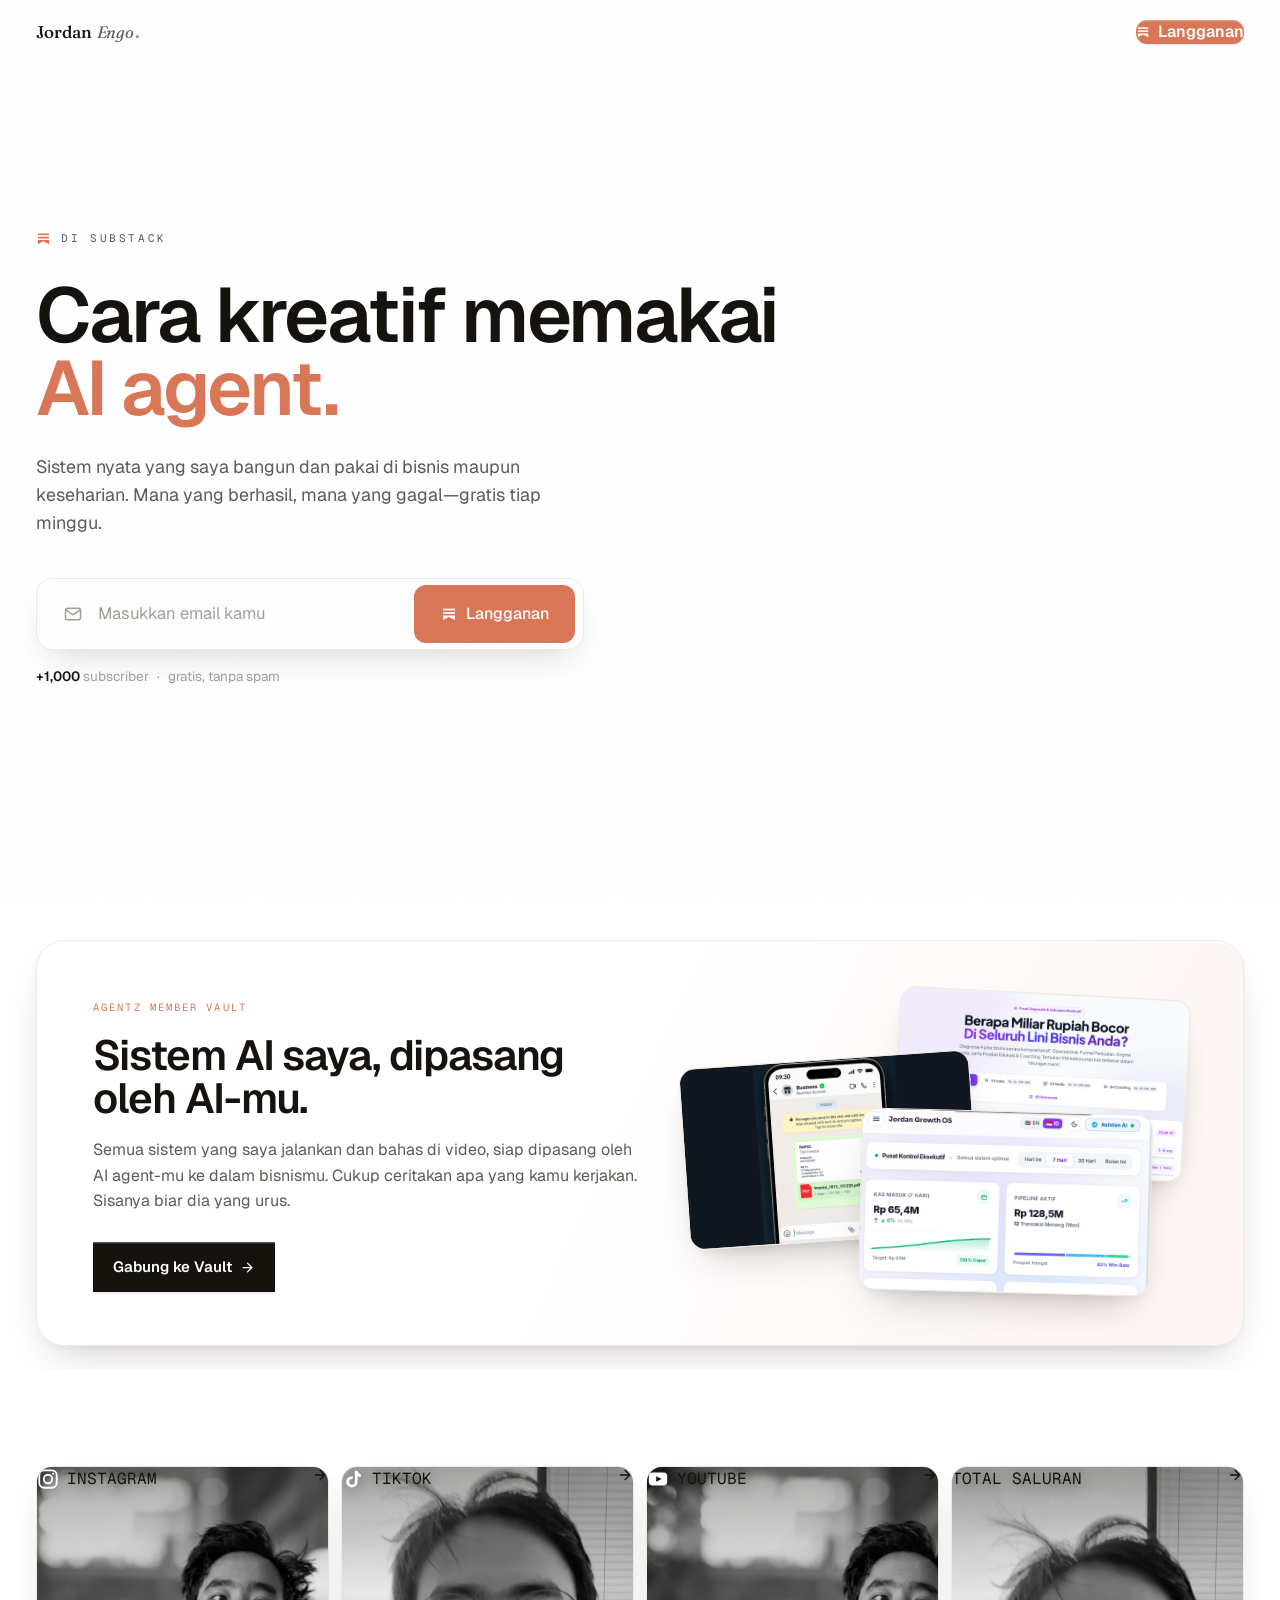
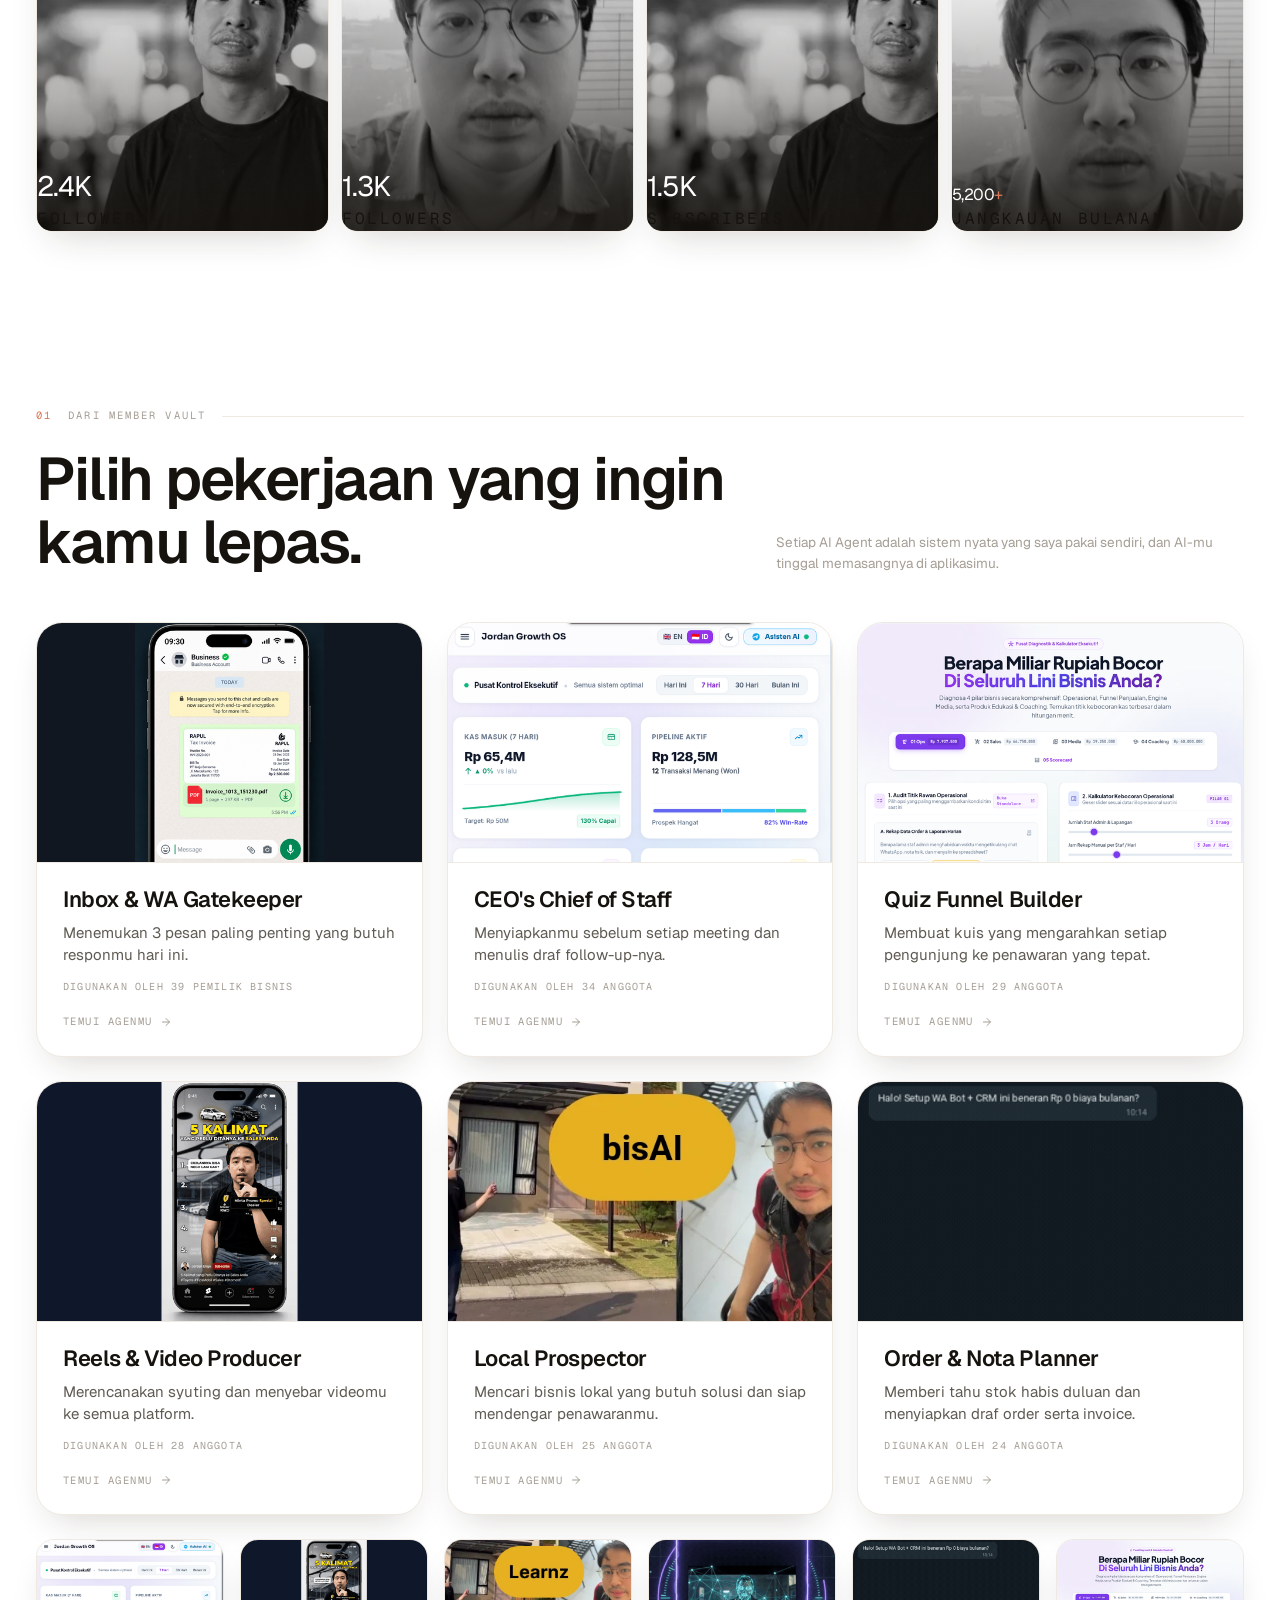
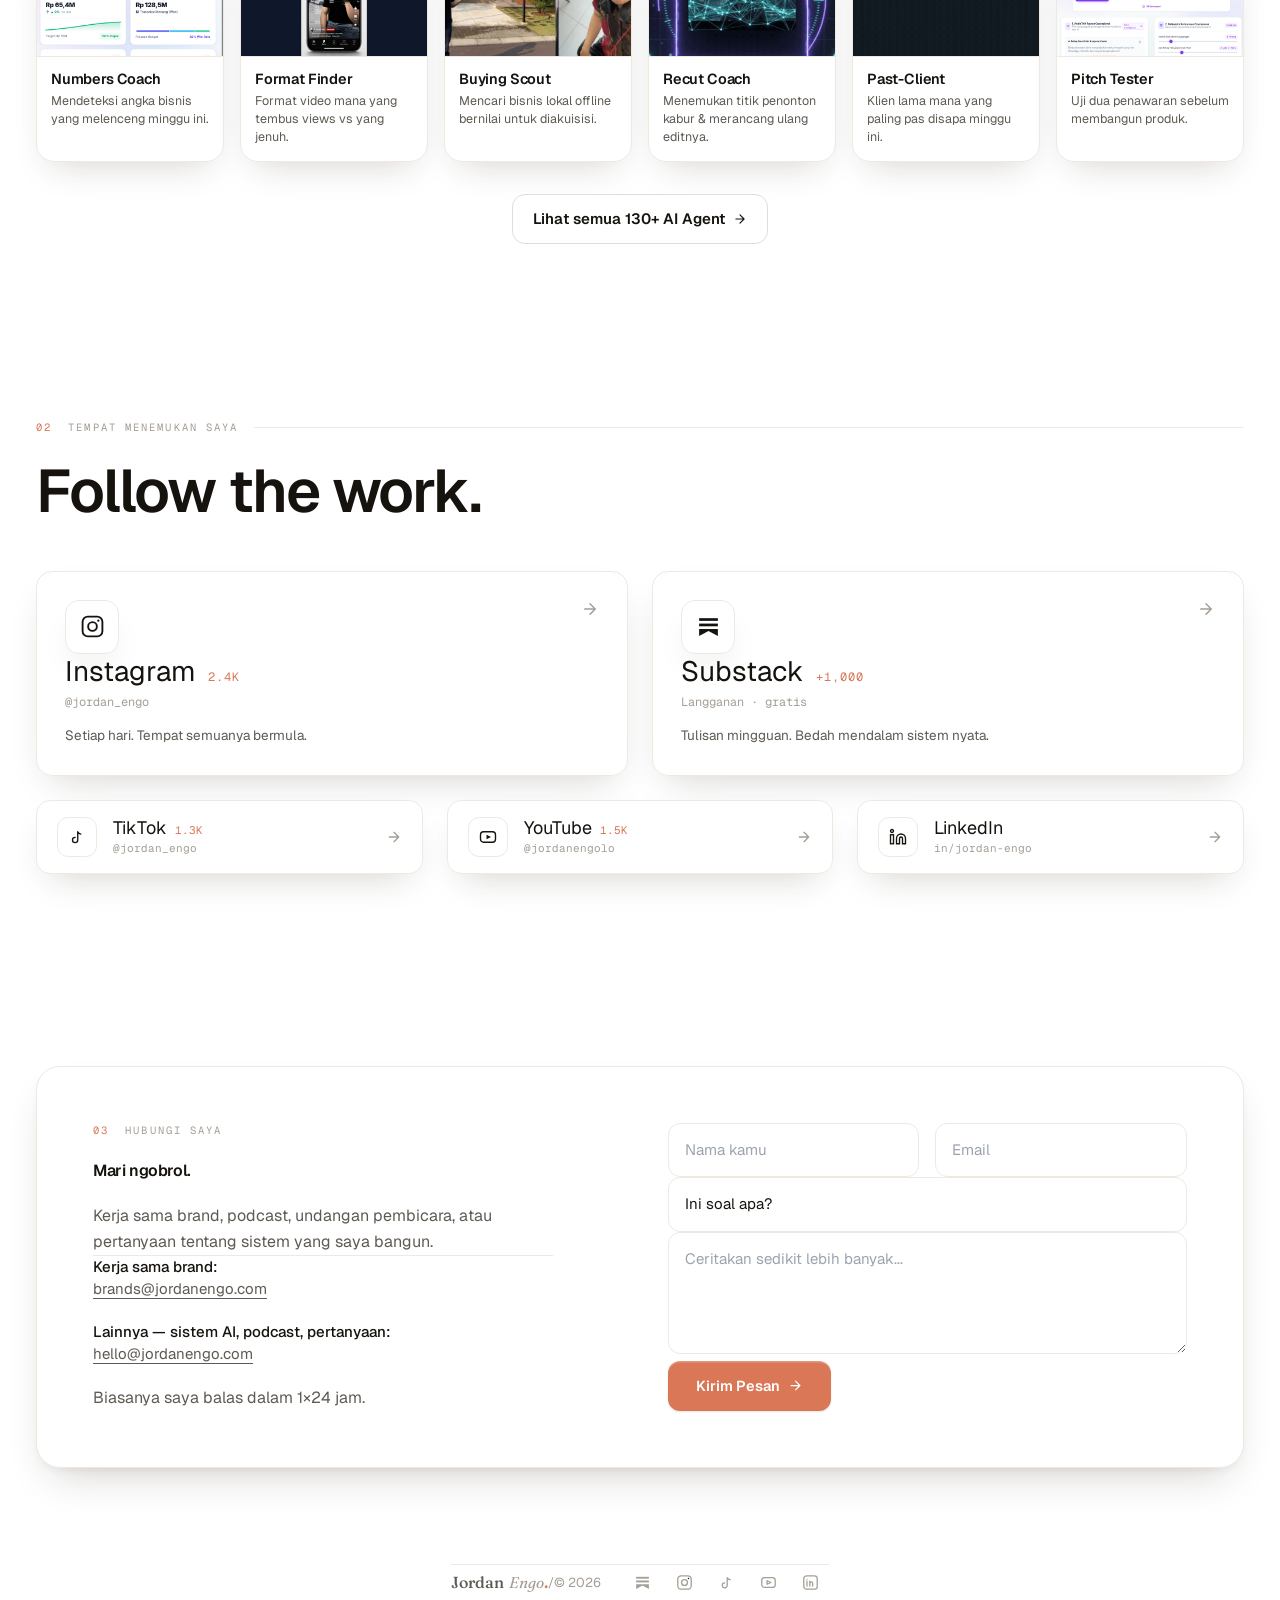
==== commit 90711318: "fix(reach): fix card aspect ratio and replace with dedicated portrait WebP assets" ====
--- a/index.html
+++ b/index.html
@@ -149,6 +149,50 @@
     .hairline-soft {
       height: 1px;
       background: var(--line);
+    }
+
+    /* 1:1 Angus Sewell #reach Grid & Card Architecture */
+    .reach-grid {
+      display: grid;
+      grid-template-columns: repeat(2, minmax(0, 1fr));
+      gap: 10px;
+    }
+    @media (min-width: 768px) {
+      .reach-grid {
+        display: flex;
+        gap: 12px;
+      }
+    }
+    .reach-card {
+      aspect-ratio: 4/5;
+      border: 1.5px solid var(--line);
+      box-shadow: 0 16px 36px -16px rgba(40,30,20,0.22), inset 0 1.5px 0 rgba(255,255,255,0.9);
+      border-radius: 16px;
+      position: relative;
+      overflow: hidden;
+      display: block;
+      flex-shrink: 0;
+      transition: transform 0.45s cubic-bezier(0.16, 0.7, 0.3, 1), border-color 0.3s ease;
+    }
+    @media (min-width: 768px) {
+      .reach-card {
+        flex: 1;
+        min-width: 228px;
+      }
+    }
+    .reach-card img {
+      position: absolute;
+      inset: 0;
+      width: 100%;
+      height: 100%;
+      object-fit: cover;
+      object-position: center;
+      filter: grayscale(1) brightness(0.9) contrast(1.03);
+      transition: filter 0.9s ease-out, transform 0.9s ease-out;
+    }
+    .reach-card:hover img {
+      filter: grayscale(0) brightness(1);
+      transform: scale(1.05);
     }
 
     /* 1:1 Angus Agent Grid Architecture */
@@ -598,10 +642,10 @@
           <span class="hairline-soft flex-1"></span>
           <span class="font-mono text-[10.5px] tracking-[0.2em] uppercase text-cream-3">4 Saluran</span>
         </div>
-        <div class="grid grid-cols-2 gap-2.5 md:flex md:gap-3">
+        <div class="reach-grid">
           <!-- Card 1: Instagram -->
-          <a href="https://www.instagram.com/jordan_engo/" target="_blank" rel="noopener" class="reveal group relative block shrink-0 overflow-hidden rounded-[16px] md:flex-1 md:min-w-[228px]" style="aspect-ratio:4/5;transition-delay:0ms;border:1.5px solid var(--line);box-shadow:0 16px 36px -16px rgba(40,30,20,0.22), inset 0 1.5px 0 rgba(255,255,255,0.9)">
-            <img src="jo_bisai.webp" alt="Jordan Engo Instagram" loading="lazy" class="absolute inset-0 w-full h-full object-cover grayscale brightness-[0.9] contrast-[1.03] transition-all duration-[900ms] ease-out group-hover:grayscale-0 group-hover:brightness-100 group-hover:scale-[1.05]" style="object-position:50% 22%"/>
+          <a href="https://www.instagram.com/jordan_engo/" target="_blank" rel="noopener" class="reveal group reach-card" style="transition-delay:0ms">
+            <img src="reach-card-ig.webp" alt="Jordan Engo Instagram" loading="lazy" />
             <div class="absolute inset-0" style="background:linear-gradient(178deg, rgba(22,19,15,0.30) 0%, rgba(22,19,15,0) 34%, rgba(22,19,15,0.26) 62%, rgba(22,19,15,0.86) 100%)"></div>
             <div class="absolute top-0 inset-x-0 p-3.5 md:p-4 flex items-start justify-between">
               <span class="flex items-center gap-2 md:gap-2.5" style="filter:drop-shadow(0 2px 7px rgba(0,0,0,0.55))">
@@ -619,8 +663,8 @@
           </a>
 
           <!-- Card 2: TikTok -->
-          <a href="https://www.tiktok.com/@jordan_engo" target="_blank" rel="noopener" class="reveal group relative block shrink-0 overflow-hidden rounded-[16px] md:flex-1 md:min-w-[228px]" style="aspect-ratio:4/5;transition-delay:70ms;border:1.5px solid var(--line);box-shadow:0 16px 36px -16px rgba(40,30,20,0.22), inset 0 1.5px 0 rgba(255,255,255,0.9)">
-            <img src="jo_figma.webp" alt="Jordan Engo TikTok" loading="lazy" class="absolute inset-0 w-full h-full object-cover grayscale brightness-[0.9] contrast-[1.03] transition-all duration-[900ms] ease-out group-hover:grayscale-0 group-hover:brightness-100 group-hover:scale-[1.05]" style="object-position:50% 50%"/>
+          <a href="https://www.tiktok.com/@jordan_engo" target="_blank" rel="noopener" class="reveal group reach-card" style="transition-delay:70ms">
+            <img src="reach-card-tiktok.webp" alt="Jordan Engo TikTok" loading="lazy" />
             <div class="absolute inset-0" style="background:linear-gradient(178deg, rgba(22,19,15,0.30) 0%, rgba(22,19,15,0) 34%, rgba(22,19,15,0.26) 62%, rgba(22,19,15,0.86) 100%)"></div>
             <div class="absolute top-0 inset-x-0 p-3.5 md:p-4 flex items-start justify-between">
               <span class="flex items-center gap-2 md:gap-2.5" style="filter:drop-shadow(0 2px 7px rgba(0,0,0,0.55))">
@@ -638,8 +682,8 @@
           </a>
 
           <!-- Card 3: YouTube -->
-          <a href="https://www.youtube.com/@jordanengolo" target="_blank" rel="noopener" class="reveal group relative block shrink-0 overflow-hidden rounded-[16px] md:flex-1 md:min-w-[228px]" style="aspect-ratio:4/5;transition-delay:140ms;border:1.5px solid var(--line);box-shadow:0 16px 36px -16px rgba(40,30,20,0.22), inset 0 1.5px 0 rgba(255,255,255,0.9)">
-            <img src="youtube_promo.webp" alt="Jordan Engo YouTube" loading="lazy" class="absolute inset-0 w-full h-full object-cover grayscale brightness-[0.9] contrast-[1.03] transition-all duration-[900ms] ease-out group-hover:grayscale-0 group-hover:brightness-100 group-hover:scale-[1.05]" style="object-position:50% 50%"/>
+          <a href="https://www.youtube.com/@jordanengolo" target="_blank" rel="noopener" class="reveal group reach-card" style="transition-delay:140ms">
+            <img src="reach-card-yt.webp" alt="Jordan Engo YouTube" loading="lazy" />
             <div class="absolute inset-0" style="background:linear-gradient(178deg, rgba(22,19,15,0.30) 0%, rgba(22,19,15,0) 34%, rgba(22,19,15,0.26) 62%, rgba(22,19,15,0.86) 100%)"></div>
             <div class="absolute top-0 inset-x-0 p-3.5 md:p-4 flex items-start justify-between">
               <span class="flex items-center gap-2 md:gap-2.5" style="filter:drop-shadow(0 2px 7px rgba(0,0,0,0.55))">
@@ -657,8 +701,8 @@
           </a>
 
           <!-- Card 4: Combined Reach -->
-          <a href="https://www.instagram.com/jordan_engo/" target="_blank" rel="noopener" class="reveal group relative block shrink-0 overflow-hidden rounded-[16px] md:flex-1 md:min-w-[228px]" style="aspect-ratio:4/5;transition-delay:210ms;border:1.5px solid var(--line);box-shadow:0 16px 36px -16px rgba(40,30,20,0.22), inset 0 1.5px 0 rgba(255,255,255,0.9)">
-            <img src="Jo-hero-hd.jpg" alt="Total Jangkauan" loading="lazy" class="absolute inset-0 w-full h-full object-cover grayscale brightness-[0.9] contrast-[1.03] transition-all duration-[900ms] ease-out group-hover:grayscale-0 group-hover:brightness-100 group-hover:scale-[1.05]" style="object-position:50% 50%"/>
+          <a href="https://www.instagram.com/jordan_engo/" target="_blank" rel="noopener" class="reveal group reach-card" style="transition-delay:210ms">
+            <img src="reach-card-combined.webp" alt="Total Jangkauan" loading="lazy" />
             <div class="absolute inset-0" style="background:linear-gradient(178deg, rgba(22,19,15,0.30) 0%, rgba(22,19,15,0) 34%, rgba(22,19,15,0.26) 62%, rgba(22,19,15,0.86) 100%)"></div>
             <div class="absolute top-0 inset-x-0 p-3.5 md:p-4 flex items-start justify-between">
               <span class="font-mono text-[9px] md:text-[10px] tracking-[0.22em] uppercase text-white/80" style="filter:drop-shadow(0 2px 7px rgba(0,0,0,0.55))">Total Saluran</span>
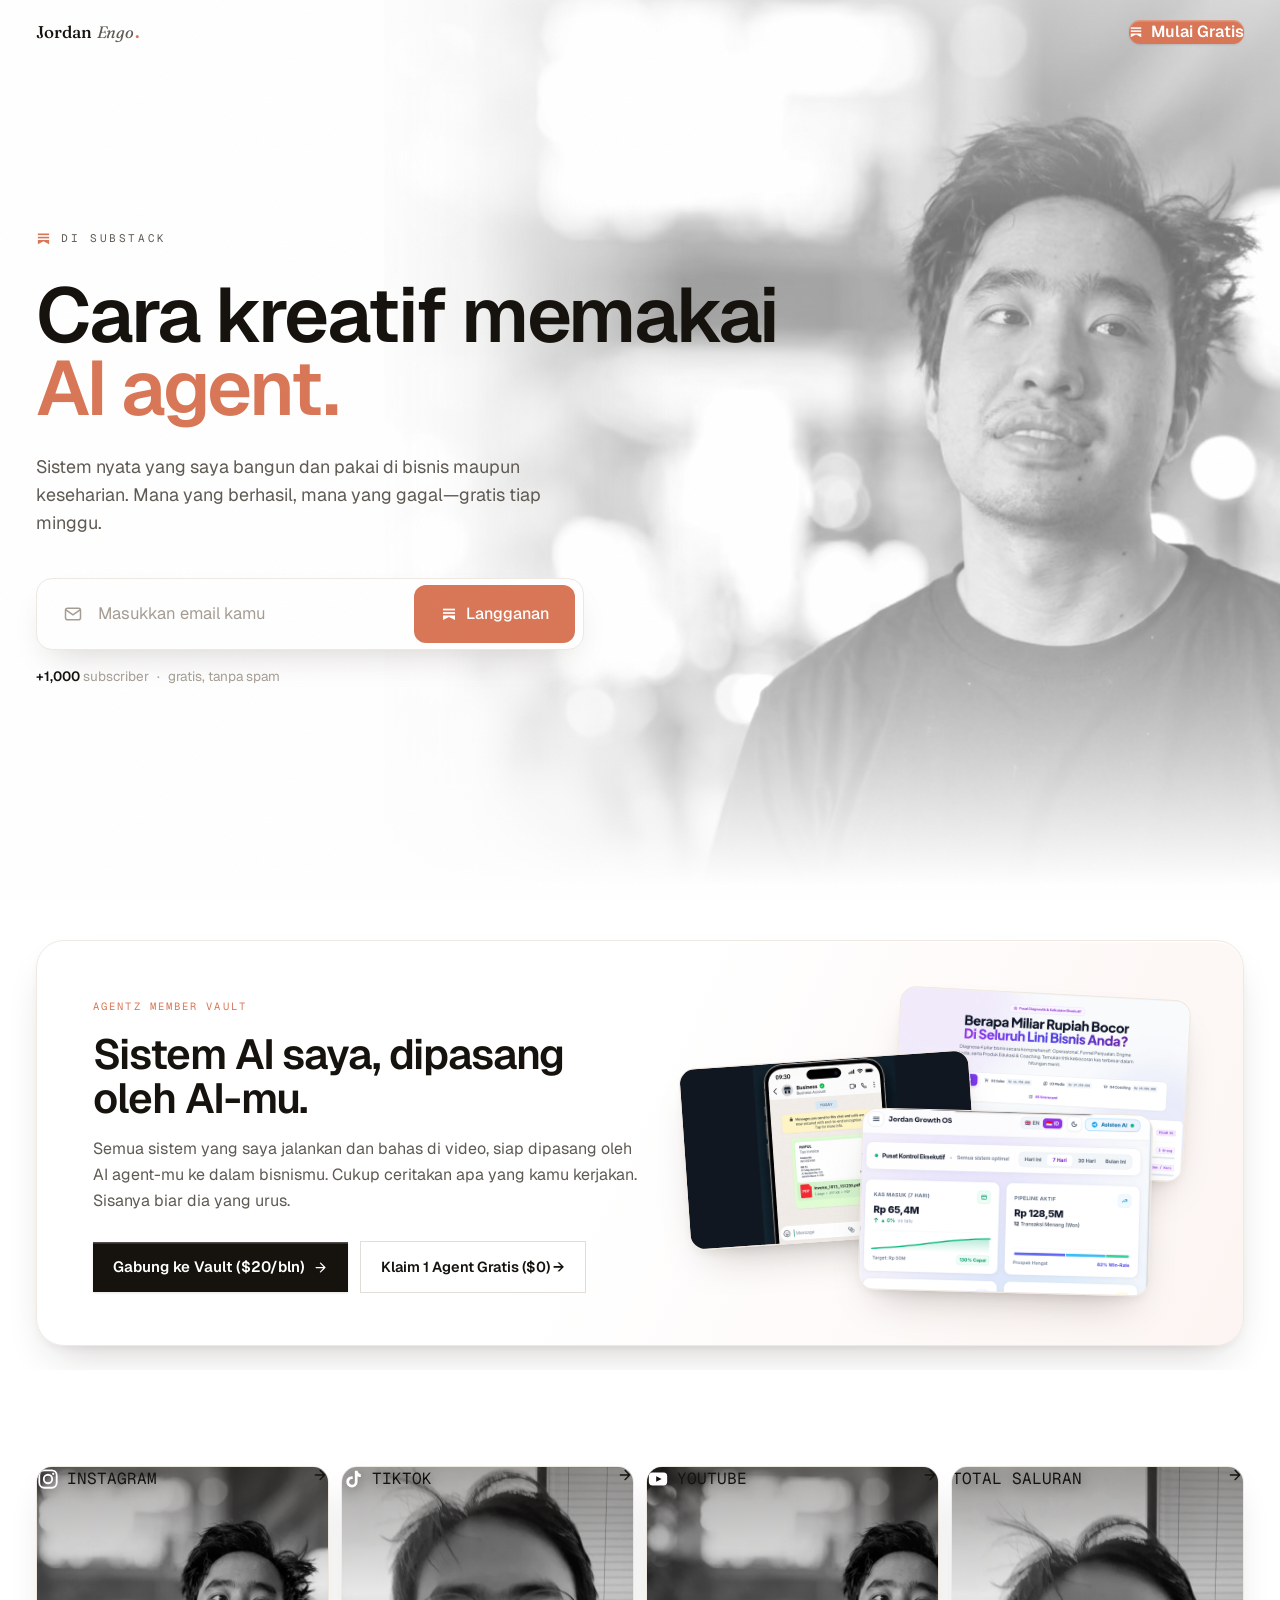
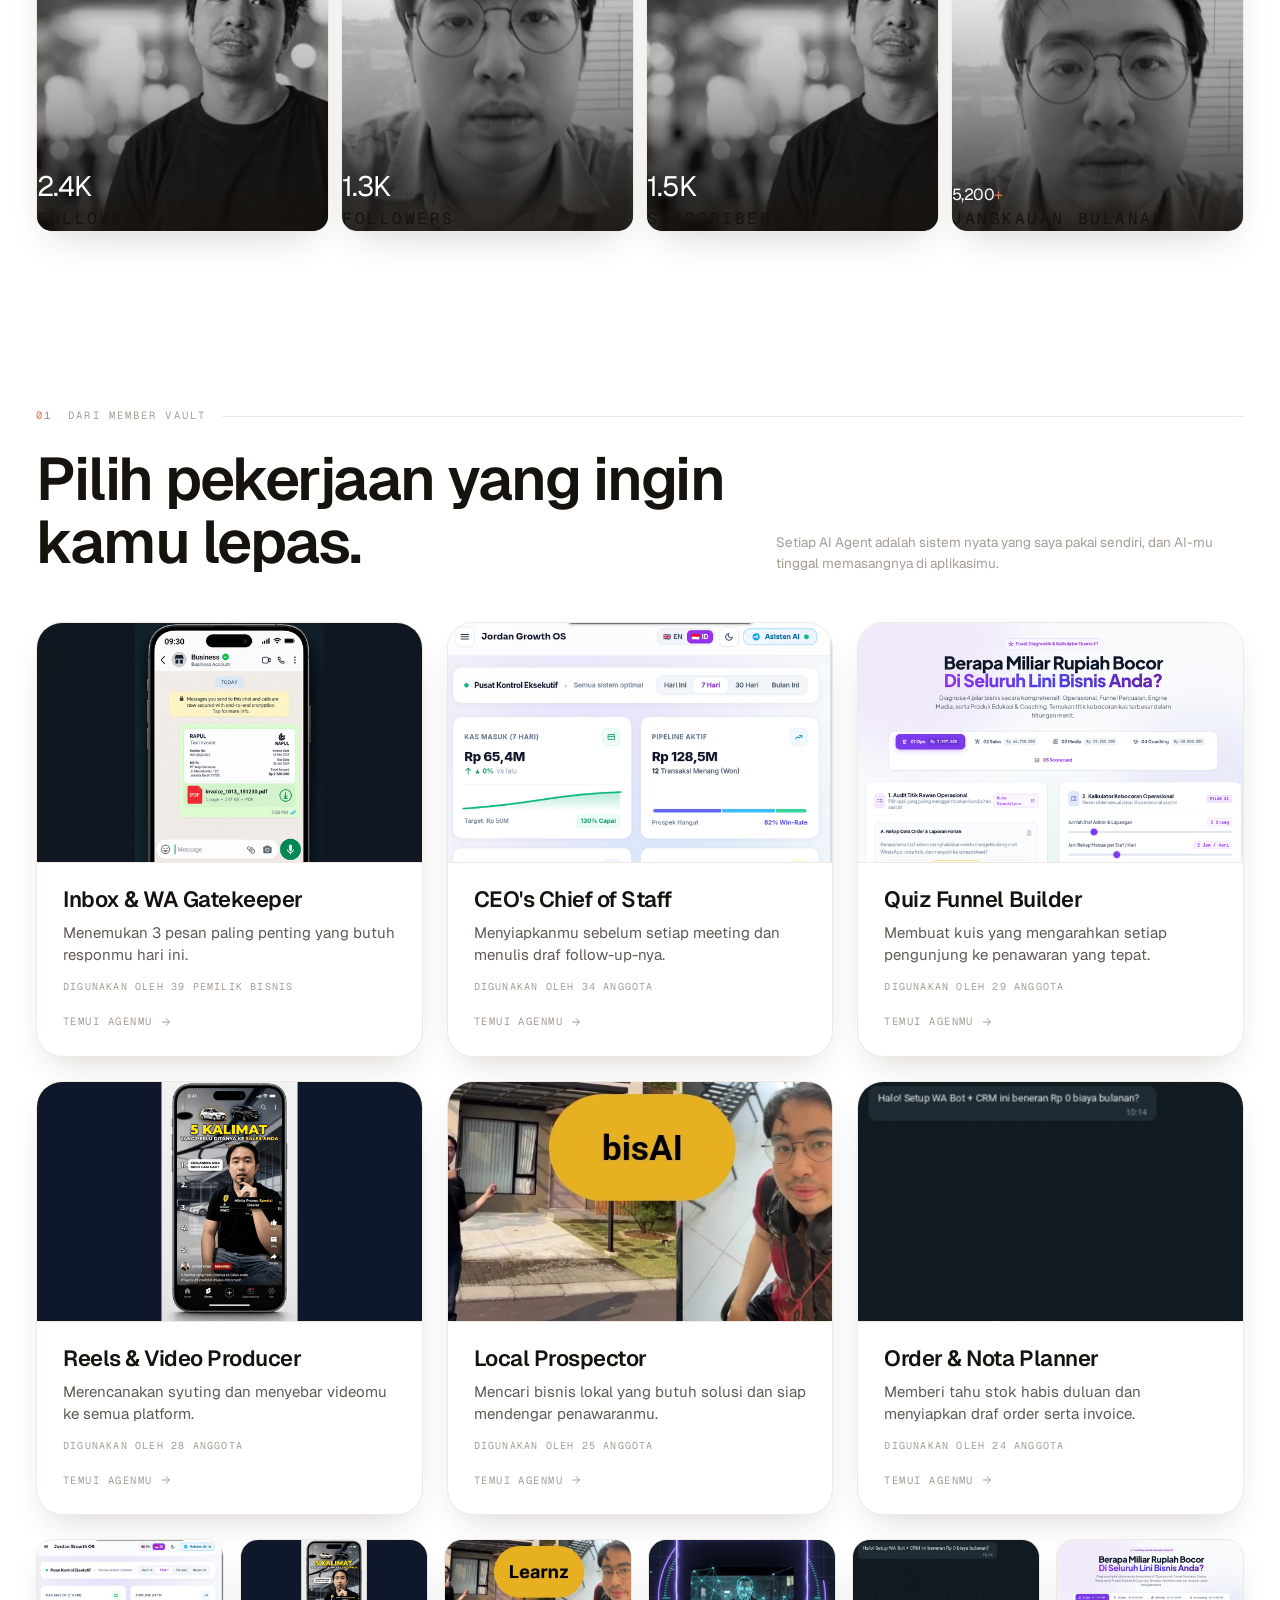
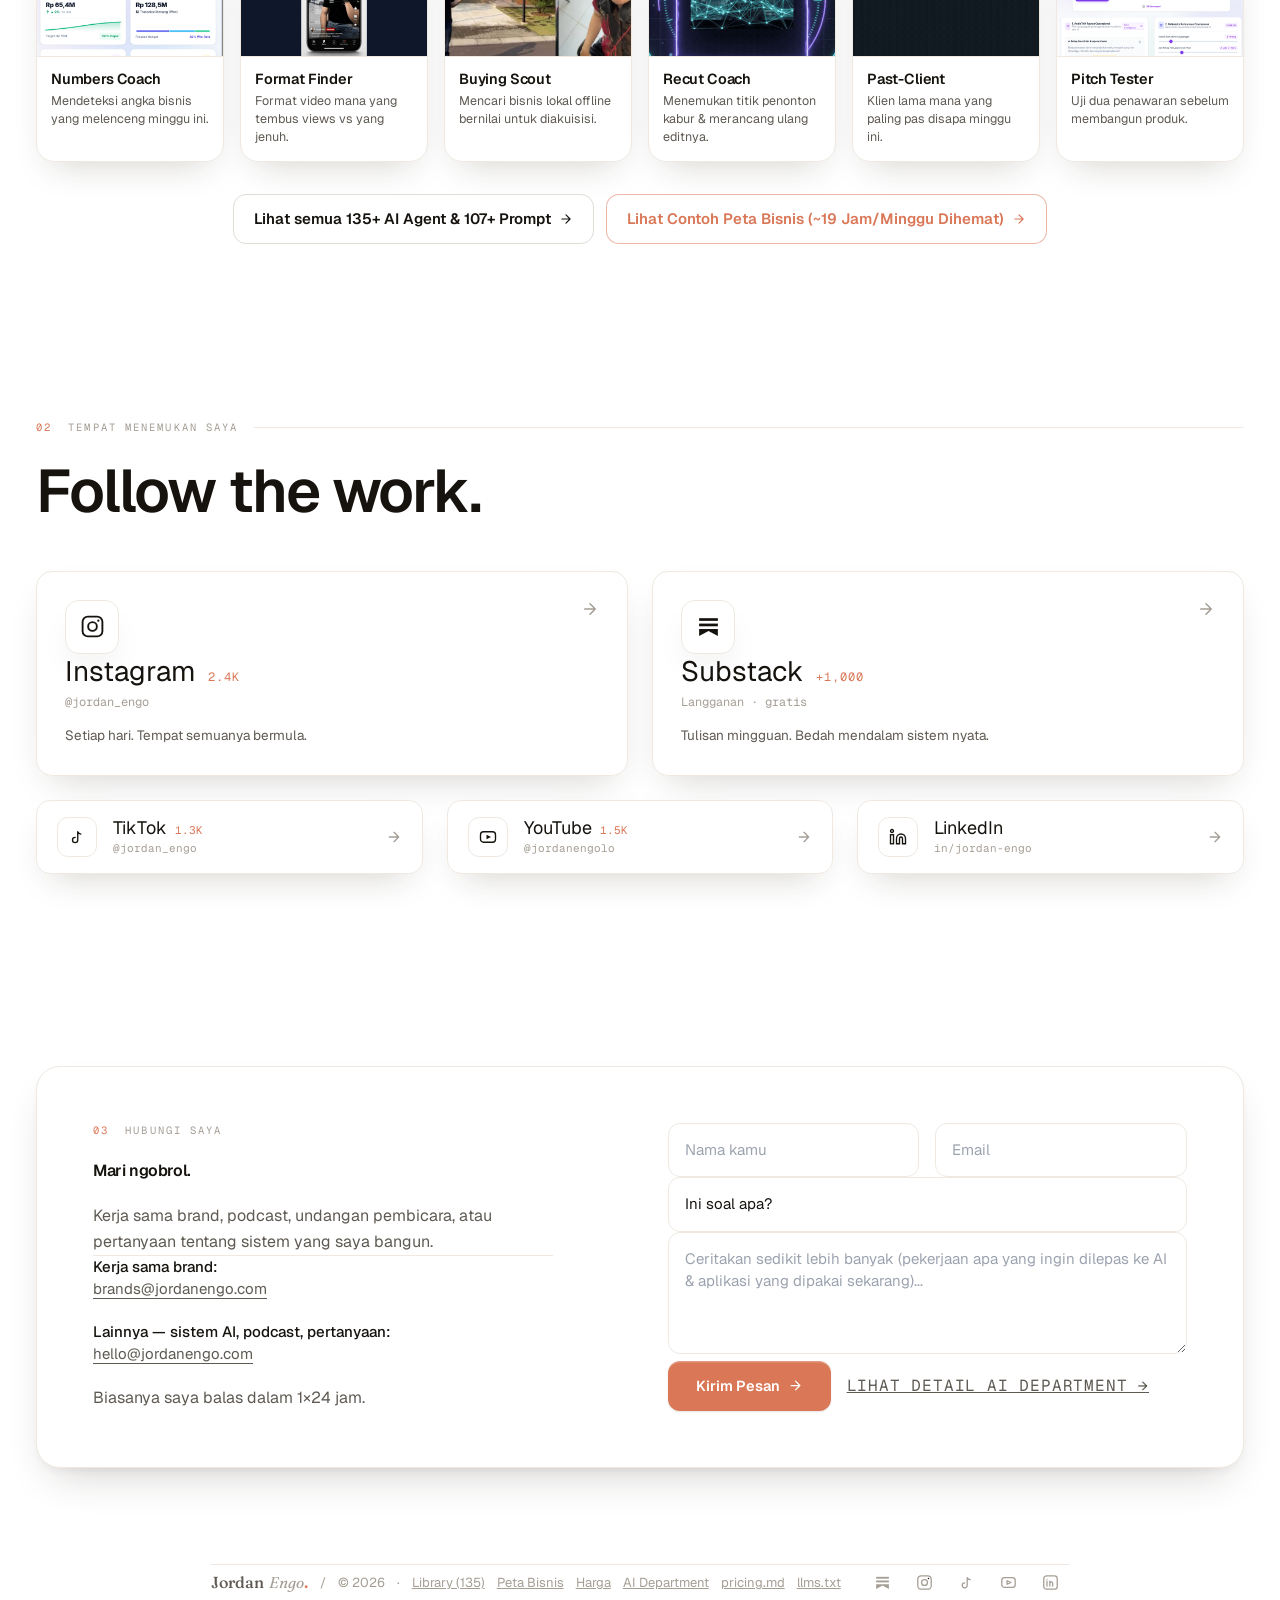
==== commit 8ed0b00d: "chore(auto-backup): iteration sync 2026-11-18 07:11:20" ====
--- a/index.html
+++ b/index.html
@@ -510,16 +510,17 @@
       </a>
 
       <nav class="flex items-center gap-1">
-        <a href="#latest" class="hidden md:inline-block font-mono text-[10.5px] font-medium tracking-[0.16em] uppercase text-cream-2 hover:text-cream px-3 py-2 transition-colors">Agents</a>
-        <a href="#channels" class="hidden md:inline-block font-mono text-[10.5px] font-medium tracking-[0.16em] uppercase text-cream-2 hover:text-cream px-3 py-2 transition-colors">Ikuti</a>
-        <a href="#vault" class="hidden md:inline-block font-mono text-[10.5px] font-semibold tracking-[0.16em] uppercase text-cream hover:text-clay px-3 py-2 transition-colors">Vault</a>
-        <a href="#top" class="ml-2 inline-flex items-center gap-2 bg-clay text-white font-sans text-[12.5px] font-semibold pl-3.5 pr-3.5 py-2 rounded-[11px] hover:brightness-[1.04] transition-all border-none cursor-pointer" style="box-shadow:0 1px 2px rgba(40,30,20,0.12), inset 0 1.5px 0 rgba(255,255,255,0.25)">
+        <a href="/library.html" class="hidden md:inline-block font-mono text-[10.5px] font-medium tracking-[0.16em] uppercase text-cream-2 hover:text-cream px-3 py-2 transition-colors">Library (135)</a>
+        <a href="/example-map.html" class="hidden lg:inline-block font-mono text-[10.5px] font-medium tracking-[0.16em] uppercase text-cream-2 hover:text-cream px-3 py-2 transition-colors">Peta Bisnis</a>
+        <a href="/pricing.html" class="hidden md:inline-block font-mono text-[10.5px] font-medium tracking-[0.16em] uppercase text-cream-2 hover:text-cream px-3 py-2 transition-colors">Harga</a>
+        <a href="/ai-department.html" class="hidden lg:inline-block font-mono text-[10.5px] font-semibold tracking-[0.16em] uppercase text-cream hover:text-clay px-3 py-2 transition-colors">AI Dept</a>
+        <a href="/gabung.html?plan=free" class="ml-2 inline-flex items-center gap-2 bg-clay text-white font-sans text-[12.5px] font-semibold pl-3.5 pr-3.5 py-2 rounded-[11px] hover:brightness-[1.04] transition-all border-none cursor-pointer" style="box-shadow:0 1px 2px rgba(40,30,20,0.12), inset 0 1.5px 0 rgba(255,255,255,0.25)">
           <svg width="14" height="14" viewBox="0 0 24 24" fill="#ffffff">
             <rect x="3" y="4" width="18" height="2.6"></rect>
             <rect x="3" y="9.2" width="18" height="2.6"></rect>
             <path d="M3 14.4H21V21L12 16.4 3 21z"></path>
           </svg>
-          <span>Langganan</span>
+          <span>Mulai Gratis</span>
         </a>
       </nav>
     </div>
@@ -614,15 +615,22 @@
             <p class="font-sans text-[16px] leading-[1.6] text-cream-2 mt-4 max-w-[46ch]">
               Semua sistem yang saya jalankan dan bahas di video, siap dipasang oleh AI agent-mu ke dalam bisnismu. Cukup ceritakan apa yang kamu kerjakan. Sisanya biar dia yang urus.
             </p>
-            <a
-              href="https://wa.me/15556523818?text=Halo%20Jordan,%20saya%20mau%20gabung%20AGentZ%20Member%20Vault"
-              target="_blank"
-              rel="noopener"
-              class="mt-7 inline-flex items-center gap-2 bg-cream text-white font-sans text-[15px] font-semibold px-5 py-3.5 rounded-[13px] hover:brightness-[1.04] transition-all"
-              style="background:var(--ink);box-shadow:0 1px 2px rgba(40,30,20,0.12), inset 0 1.5px 0 rgba(255,255,255,0.25)"
-            >
-              Gabung ke Vault <svg width="15" height="15" viewBox="0 0 24 24" fill="none" stroke="currentColor" stroke-width="2" stroke-linecap="round" stroke-linejoin="round"><path d="M5 12h14M12 5l7 7-7 7"></path></svg>
-            </a>
+            <div class="mt-7 flex flex-wrap items-center gap-3">
+              <a
+                href="/gabung.html?plan=member"
+                class="inline-flex items-center gap-2 bg-cream text-white font-sans text-[15px] font-semibold px-5 py-3.5 rounded-[13px] hover:brightness-[1.04] transition-all"
+                style="background:var(--ink);box-shadow:0 1px 2px rgba(40,30,20,0.12), inset 0 1.5px 0 rgba(255,255,255,0.25)"
+              >
+                Gabung ke Vault ($20/bln) <svg width="15" height="15" viewBox="0 0 24 24" fill="none" stroke="currentColor" stroke-width="2" stroke-linecap="round" stroke-linejoin="round"><path d="M5 12h14M12 5l7 7-7 7"></path></svg>
+              </a>
+              <a
+                href="/gabung.html?plan=free"
+                class="inline-flex items-center gap-2 font-sans text-[14.5px] font-semibold px-5 py-3.5 rounded-[13px] transition-all"
+                style="background:#ffffff;color:var(--ink);border:1.5px solid var(--line-strong)"
+              >
+                Klaim 1 Agent Gratis ($0) →
+              </a>
+            </div>
           </div>
 
           <div class="vault-art" aria-hidden="true">
@@ -915,11 +923,15 @@
         </div>
 
         <!-- 1:1 Angus See All Agents Link -->
-        <div class="reveal agent-all">
-          <button type="button" onclick="openAgentModal('Katalog 130+ AI Agent', 'Semua blueprint, prompt workflow, dan otomasi n8n/Python siap pakai di Member Vault.', 'Member Vault')" class="agent-all-link">
-            <span>Lihat semua 130+ AI Agent</span>
+        <div class="reveal agent-all gap-3 flex-wrap">
+          <a href="/library.html" class="agent-all-link">
+            <span>Lihat semua 135+ AI Agent &amp; 107+ Prompt</span>
             <svg width="14" height="14" viewBox="0 0 24 24" fill="none" stroke="currentColor" stroke-width="2" stroke-linecap="round" stroke-linejoin="round"><path d="M5 12h14M12 5l7 7-7 7"></path></svg>
-          </button>
+          </a>
+          <a href="/example-map.html" class="agent-all-link" style="color:var(--clay);border-color:var(--clay-border)">
+            <span>Lihat Contoh Peta Bisnis (~19 Jam/Minggu Dihemat)</span>
+            <svg width="14" height="14" viewBox="0 0 24 24" fill="none" stroke="currentColor" stroke-width="2" stroke-linecap="round" stroke-linejoin="round"><path d="M5 12h14M12 5l7 7-7 7"></path></svg>
+          </a>
         </div>
       </div>
     </section>
@@ -1083,17 +1095,19 @@
               </div>
               <select id="topic" name="topic" class="field-input" required="" style="appearance:none">
                 <option value="" disabled="" selected="">Ini soal apa?</option>
+                <option value="AI Department — Bangun & jalankan sistem AI perusahaan ($2,500–$6,000+/bln)">AI Department — Bangun &amp; jalankan sistem AI perusahaan (Rp 25jt–60jt+/bln)</option>
+                <option value="Paket Max / Team — Custom Skill Queue ($149–$399/bln)">Paket Max / Team — Custom Skill Queue ($149–$399/bln)</option>
                 <option value="Kerja sama brand / sponsorship">Kerja sama brand / sponsorship</option>
                 <option value="Podcast / undangan pembicara">Podcast / undangan pembicara</option>
-                <option value="Pemasangan sistem AI untuk bisnis saya">Pemasangan sistem AI untuk bisnis saya</option>
                 <option value="Pertanyaan lainnya">Pertanyaan lainnya</option>
               </select>
-              <textarea id="sender-msg" name="message" class="field-input resize-y" rows="4" placeholder="Ceritakan sedikit lebih banyak..." required="" style="min-height:120px"></textarea>
-              <div class="flex items-center gap-4">
+              <textarea id="sender-msg" name="message" class="field-input resize-y" rows="4" placeholder="Ceritakan sedikit lebih banyak (pekerjaan apa yang ingin dilepas ke AI & aplikasi yang dipakai sekarang)..." required="" style="min-height:120px"></textarea>
+              <div class="flex flex-wrap items-center gap-4">
                 <button type="submit" class="inline-flex items-center gap-2 bg-clay text-white text-[14.5px] font-semibold px-7 py-3.5 rounded-[12px] hover:brightness-[1.04] transition-all disabled:opacity-70 cursor-pointer border-none" style="box-shadow:0 1px 2px rgba(40,30,20,0.12), inset 0 1.5px 0 rgba(255,255,255,0.25)">
                   <span>Kirim Pesan</span>
                   <svg width="15" height="15" viewBox="0 0 24 24" fill="none" stroke="currentColor" stroke-width="2" stroke-linecap="round" stroke-linejoin="round"><path d="M5 12h14M12 5l7 7-7 7"></path></svg>
                 </button>
+                <a href="/ai-department.html" class="font-mono text-[11.5px] uppercase tracking-wider underline" style="color:var(--sub)">Lihat detail AI Department →</a>
               </div>
             </form>
           </div>
@@ -1105,14 +1119,21 @@
   <!-- Footer -->
   <footer class="max-w-[1280px] mx-auto px-6 sm:px-9">
     <div class="py-10 flex flex-col md:flex-row items-center justify-between gap-6 border-t" style="border-color:var(--line)">
-      <div class="flex items-center text-cream-3 text-[13px]">
+      <div class="flex flex-wrap items-center gap-3 text-cream-3 text-[13px]">
         <span class="flex items-baseline whitespace-nowrap font-fraunces">
           <span class="text-cream-2" style="font-size:16px;font-weight:500;letter-spacing:-0.004em">Jordan</span>
           <span class="text-cream-3" style="font-size:15.5px;font-weight:400;font-style:italic;margin-left:0.30em">Engo</span>
           <span style="color:var(--clay);font-size:16px;font-weight:600;margin-left:0.01em">.</span>
         </span>
-        <span class="mx-3 opacity-40">/</span>
+        <span class="opacity-40">/</span>
         <span>© 2026</span>
+        <span class="opacity-40">·</span>
+        <a href="/library.html" class="hover:text-cream underline">Library (135)</a>
+        <a href="/example-map.html" class="hover:text-cream underline">Peta Bisnis</a>
+        <a href="/pricing.html" class="hover:text-cream underline">Harga</a>
+        <a href="/ai-department.html" class="hover:text-cream underline">AI Department</a>
+        <a href="/pricing.md" class="hover:text-cream underline">pricing.md</a>
+        <a href="/llms.txt" class="hover:text-cream underline">llms.txt</a>
       </div>
 
       <div class="flex items-center gap-1.5">
@@ -1151,22 +1172,25 @@
     </div>
   </footer>
 
-  <!-- Agent Detail Modal -->
+  <!-- Agent Detail Modal (Routes to Self-Serve Library Spec & Free 1-Agent Claim) -->
   <div id="agent-modal" class="fixed inset-0 z-50 hidden items-center justify-center p-4 bg-black/40 backdrop-blur-xs">
-    <div class="bg-white border-[1.5px] border-line-strong rounded-[24px] max-w-[460px] w-full p-7 shadow-2xl">
+    <div class="bg-white border-[1.5px] border-line-strong rounded-[24px] max-w-[500px] w-full p-7 shadow-2xl">
       <div class="flex items-center justify-between gap-3 mb-4">
         <span id="modal-badge" class="font-mono text-[11px] uppercase tracking-wider text-clay bg-[#d97757]/10 px-2.5 py-0.5 rounded-full"></span>
         <button onclick="closeAgentModal()" class="text-muted hover:text-ink text-[20px] leading-none cursor-pointer border-none bg-transparent">&times;</button>
       </div>
       <h3 id="modal-title" class="text-[22px] font-semibold text-ink mb-2"></h3>
-      <p id="modal-desc" class="text-[15px] leading-[1.6] text-sub mb-6"></p>
-      <div class="flex items-center gap-3">
-        <a id="modal-wa" href="#" target="_blank" rel="noopener" class="hk-btn flex-1 py-3 text-[14px]">
-          Pasang AI Agent Ini →
+      <p id="modal-desc" class="text-[15px] leading-[1.6] text-sub mb-4"></p>
+      <div class="p-3.5 rounded-[14px] mb-5 text-[13px]" style="background:#faf9f7;border:1px solid var(--line);color:var(--sub)">
+        <strong style="color:var(--ink)">Gratis sebagai 1 Agent pilihanmu</strong> (cukup email, tanpa kartu kredit) atau buka semua 135+ Agent dengan <strong>Member ($20/bln)</strong>.
+      </div>
+      <div class="flex flex-col sm:flex-row items-stretch sm:items-center gap-2.5">
+        <a id="modal-wa" href="/library.html" class="hk-btn flex-1 py-3 text-[14px] text-center">
+          Buka Prompt &amp; Pasang di AI-ku →
         </a>
-        <button onclick="closeAgentModal()" class="px-4 py-3 rounded-[12px] border-[1.5px] border-line text-[14px] text-sub hover:text-ink cursor-pointer bg-transparent">
-          Tutup
-        </button>
+        <a href="/gabung.html?plan=member" class="px-4 py-3 rounded-[12px] border-[1.5px] border-line-strong text-[13.5px] font-semibold text-ink hover:text-clay text-center" style="text-decoration:none">
+          Member ($20/bln)
+        </a>
       </div>
     </div>
   </div>
@@ -1241,14 +1265,18 @@
     }, { threshold: 0.08 });
     document.querySelectorAll('.reveal').forEach((el) => observer.observe(el));
 
+    // Self-Serve Newsletter + Free 1-Agent Unlock (No forced WhatsApp bounce)
     document.querySelectorAll('.newsletter-form').forEach((form) => {
       form.addEventListener('submit', (e) => {
         e.preventDefault();
         const email = form.querySelector('.newsletter-email').value.trim();
         if (!email) return;
         recordUtmEvent('newsletter_submit', { email });
-        const msg = `Halo Jordan, saya mau langganan AGentZ Notes gratis. Email saya: ${email}${getUtmTag()}`;
-        window.open(`https://wa.me/15556523818?text=${encodeURIComponent(msg)}`, '_blank');
+        try {
+          const prev = JSON.parse(localStorage.getItem('agentz_free_vault') || '{}');
+          localStorage.setItem('agentz_free_vault', JSON.stringify({ ...prev, email, subscribedAt: new Date().toISOString() }));
+        } catch {}
+        window.location.href = `/gabung.html?plan=free&email=${encodeURIComponent(email)}`;
       });
     });
 
@@ -1263,13 +1291,28 @@
       window.open(`https://wa.me/15556523818?text=${encodeURIComponent(fullText)}`, '_blank');
     });
 
+    const TITLE_TO_SLUG = {
+      'Inbox & WA Gatekeeper': 'inbox-wa-gatekeeper',
+      "CEO's Chief of Staff": 'ceos-chief-of-staff',
+      'Quiz Funnel Builder': 'mind-reading-funnel-builder',
+      'Reels & Video Producer': 'hormozi-retention-recut-coach',
+      'Local Prospector': 'clipper-army-recruiter',
+      'Order & Nota Planner': 'founder-blindspot-numbers-coach',
+      'Business Numbers Coach': 'founder-blindspot-numbers-coach',
+      'Viral Format Finder': 'hormozi-retention-recut-coach',
+      'Business Buying Scout': 'direct-booking-voice-negotiator',
+      'Video Recut Coach': 'hormozi-retention-recut-coach',
+      'Past-Client Rekindler': 'past-client-rekindler',
+      'Waitlist Pitch Tester': 'mind-reading-funnel-builder'
+    };
+
     function openAgentModal(title, desc, badge) {
       document.getElementById('modal-title').textContent = title;
       document.getElementById('modal-desc').textContent = desc;
       document.getElementById('modal-badge').textContent = badge;
       recordUtmEvent('agent_open', { title });
-      const msg = `Halo Jordan, saya tertarik pasang AI Agent "${title}" dari AGentZ Member Vault.${getUtmTag()}`;
-      document.getElementById('modal-wa').href = `https://wa.me/15556523818?text=${encodeURIComponent(msg)}`;
+      const slug = TITLE_TO_SLUG[title] || 'mind-reading-funnel-builder';
+      document.getElementById('modal-wa').href = `/library.html?agent=${encodeURIComponent(slug)}`;
       const modal = document.getElementById('agent-modal');
       modal.classList.remove('hidden');
       modal.classList.add('flex');
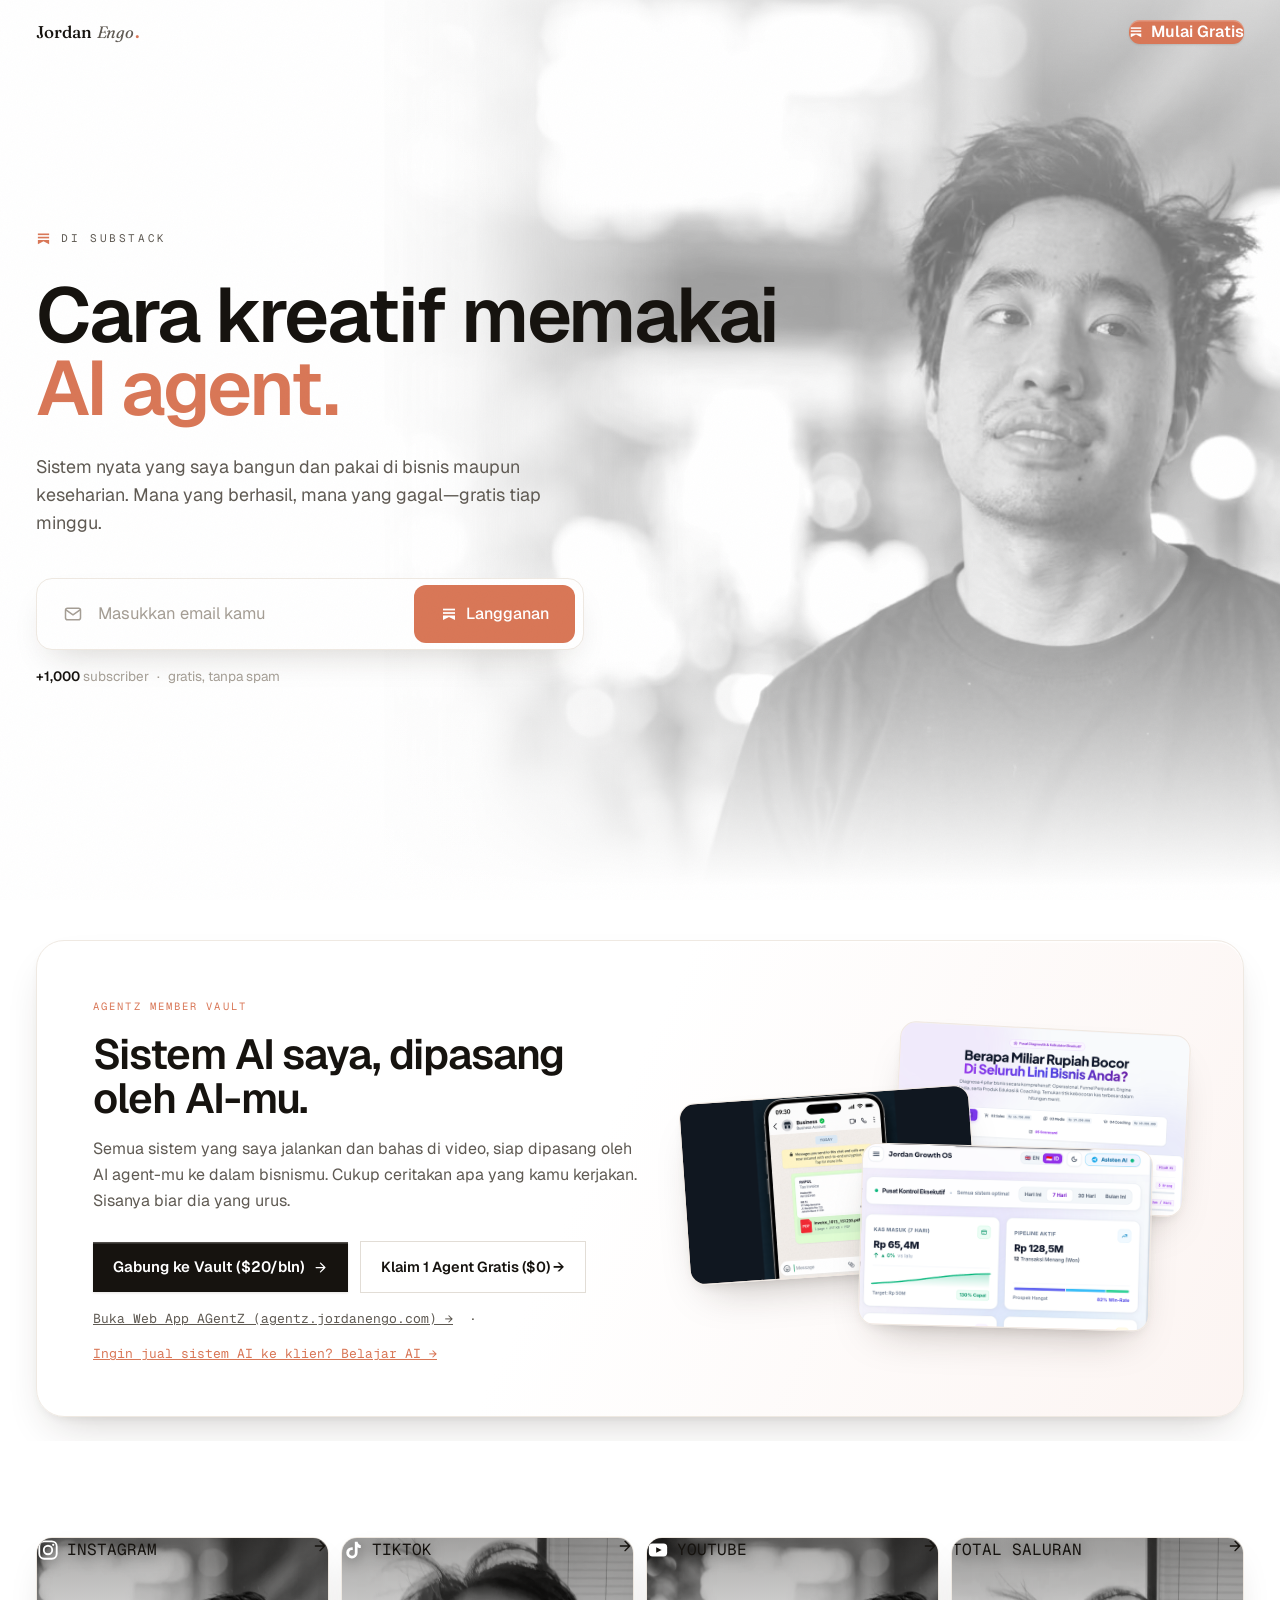
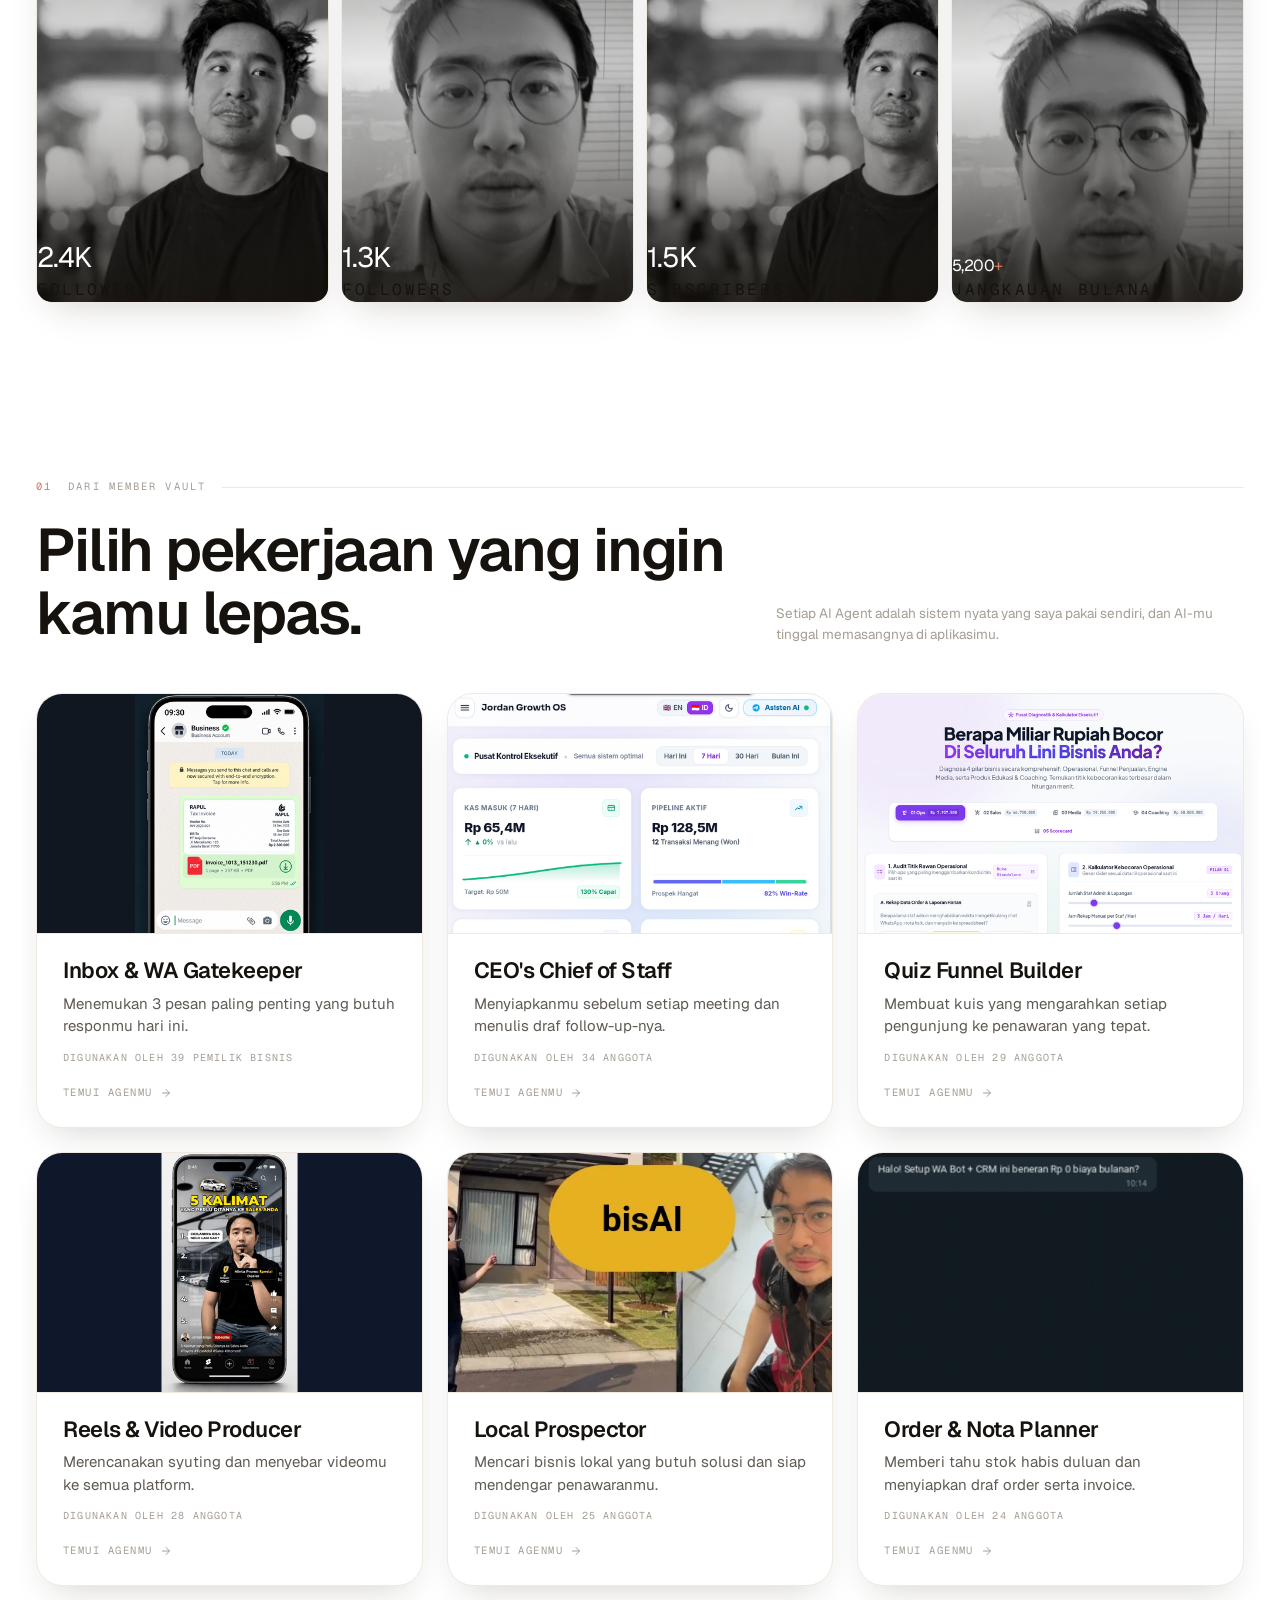
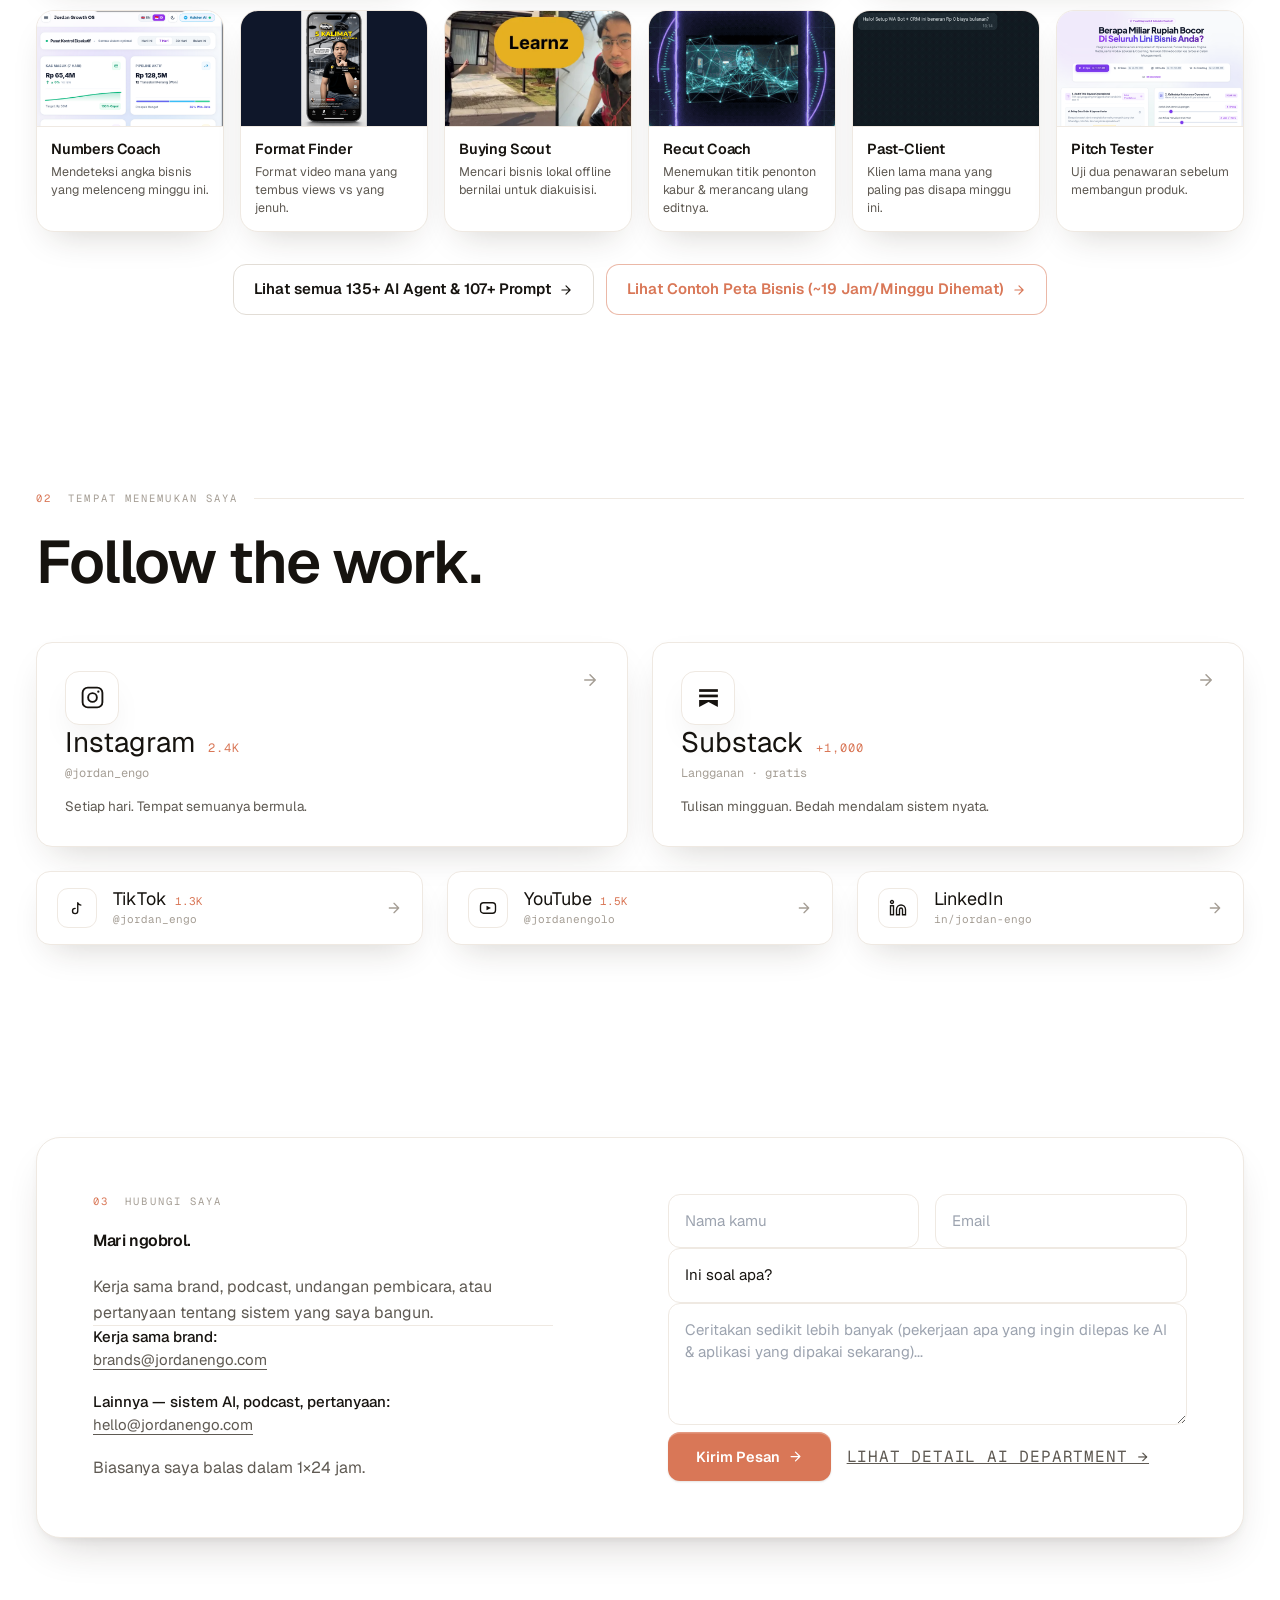
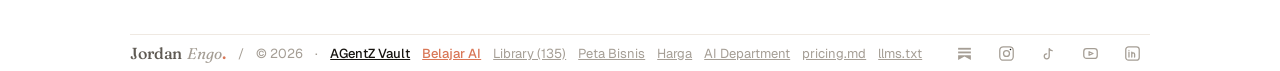
==== commit f3b47ff3: "chore(auto-backup): iteration sync 2026-11-19 08:01:37" ====
--- a/index.html
+++ b/index.html
@@ -514,6 +514,8 @@
         <a href="/example-map.html" class="hidden lg:inline-block font-mono text-[10.5px] font-medium tracking-[0.16em] uppercase text-cream-2 hover:text-cream px-3 py-2 transition-colors">Peta Bisnis</a>
         <a href="/pricing.html" class="hidden md:inline-block font-mono text-[10.5px] font-medium tracking-[0.16em] uppercase text-cream-2 hover:text-cream px-3 py-2 transition-colors">Harga</a>
         <a href="/ai-department.html" class="hidden lg:inline-block font-mono text-[10.5px] font-semibold tracking-[0.16em] uppercase text-cream hover:text-clay px-3 py-2 transition-colors">AI Dept</a>
+        <a href="https://agentz.jordanengo.com/?utm_source=jordanengo&utm_medium=nav" class="hidden sm:inline-block font-mono text-[10.5px] font-semibold tracking-[0.16em] uppercase text-cream-2 hover:text-clay px-3 py-2 transition-colors">AGentZ</a>
+        <a href="https://belajar.jordanengo.com/?utm_source=jordanengo&utm_medium=nav" class="hidden sm:inline-block font-mono text-[10.5px] font-semibold tracking-[0.16em] uppercase text-clay hover:text-cream px-3 py-2 transition-colors">Belajar AI</a>
         <a href="/gabung.html?plan=free" class="ml-2 inline-flex items-center gap-2 bg-clay text-white font-sans text-[12.5px] font-semibold pl-3.5 pr-3.5 py-2 rounded-[11px] hover:brightness-[1.04] transition-all border-none cursor-pointer" style="box-shadow:0 1px 2px rgba(40,30,20,0.12), inset 0 1.5px 0 rgba(255,255,255,0.25)">
           <svg width="14" height="14" viewBox="0 0 24 24" fill="#ffffff">
             <rect x="3" y="4" width="18" height="2.6"></rect>
@@ -568,7 +570,7 @@
             Sistem nyata yang saya bangun dan pakai di bisnis maupun keseharian. Mana yang berhasil, mana yang gagal—gratis tiap minggu.
           </p>
 
-          <div class="reveal mt-10" style="max-width:548px;transition-delay:190ms">
+          <div id="newsletter" class="reveal mt-10" style="max-width:548px;transition-delay:190ms">
             <!-- Mobile Form -->
             <form class="newsletter-form sm:hidden flex flex-col gap-3">
               <label class="hk-pill group flex items-center" style="height:58px;padding-left:20px;padding-right:18px">
@@ -631,6 +633,11 @@
                 Klaim 1 Agent Gratis ($0) →
               </a>
             </div>
+            <div class="mt-4 flex flex-wrap items-center gap-4 text-[13px] font-mono" style="color:var(--sub)">
+              <a href="https://agentz.jordanengo.com/?utm_source=jordanengo&utm_medium=vault_card" class="underline hover:text-clay transition-colors">Buka Web App AGentZ (agentz.jordanengo.com) →</a>
+              <span class="opacity-40">·</span>
+              <a href="https://belajar.jordanengo.com/?utm_source=jordanengo&utm_medium=vault_card" class="underline hover:text-clay transition-colors" style="color:var(--clay)">Ingin jual sistem AI ke klien? Belajar AI →</a>
+            </div>
           </div>
 
           <div class="vault-art" aria-hidden="true">
@@ -1097,6 +1104,7 @@
                 <option value="" disabled="" selected="">Ini soal apa?</option>
                 <option value="AI Department — Bangun & jalankan sistem AI perusahaan ($2,500–$6,000+/bln)">AI Department — Bangun &amp; jalankan sistem AI perusahaan (Rp 25jt–60jt+/bln)</option>
                 <option value="Paket Max / Team — Custom Skill Queue ($149–$399/bln)">Paket Max / Team — Custom Skill Queue ($149–$399/bln)</option>
+                <option value="Belajar AI & Mentoring Agensi (belajar.jordanengo.com)">Belajar AI &amp; Mentoring Agensi (belajar.jordanengo.com)</option>
                 <option value="Kerja sama brand / sponsorship">Kerja sama brand / sponsorship</option>
                 <option value="Podcast / undangan pembicara">Podcast / undangan pembicara</option>
                 <option value="Pertanyaan lainnya">Pertanyaan lainnya</option>
@@ -1128,6 +1136,8 @@
         <span class="opacity-40">/</span>
         <span>© 2026</span>
         <span class="opacity-40">·</span>
+        <a href="https://agentz.jordanengo.com/?utm_source=jordanengo&utm_medium=footer" class="hover:text-cream underline font-medium" style="color:var(--ink)">AGentZ Vault</a>
+        <a href="https://belajar.jordanengo.com/?utm_source=jordanengo&utm_medium=footer" class="hover:text-cream underline font-medium" style="color:var(--clay)">Belajar AI</a>
         <a href="/library.html" class="hover:text-cream underline">Library (135)</a>
         <a href="/example-map.html" class="hover:text-cream underline">Peta Bisnis</a>
         <a href="/pricing.html" class="hover:text-cream underline">Harga</a>
@@ -1288,7 +1298,7 @@
       const msg = document.getElementById('sender-msg').value.trim();
       recordUtmEvent('contact_submit', { topic });
       const fullText = `Halo Jordan, saya ${name} (${email}).\nTopik: ${topic}\n\nPesan: ${msg}${getUtmTag()}`;
-      window.open(`https://wa.me/15556523818?text=${encodeURIComponent(fullText)}`, '_blank');
+      window.open(`https://wa.me/6287881647878?text=${encodeURIComponent(fullText)}`, '_blank');
     });
 
     const TITLE_TO_SLUG = {
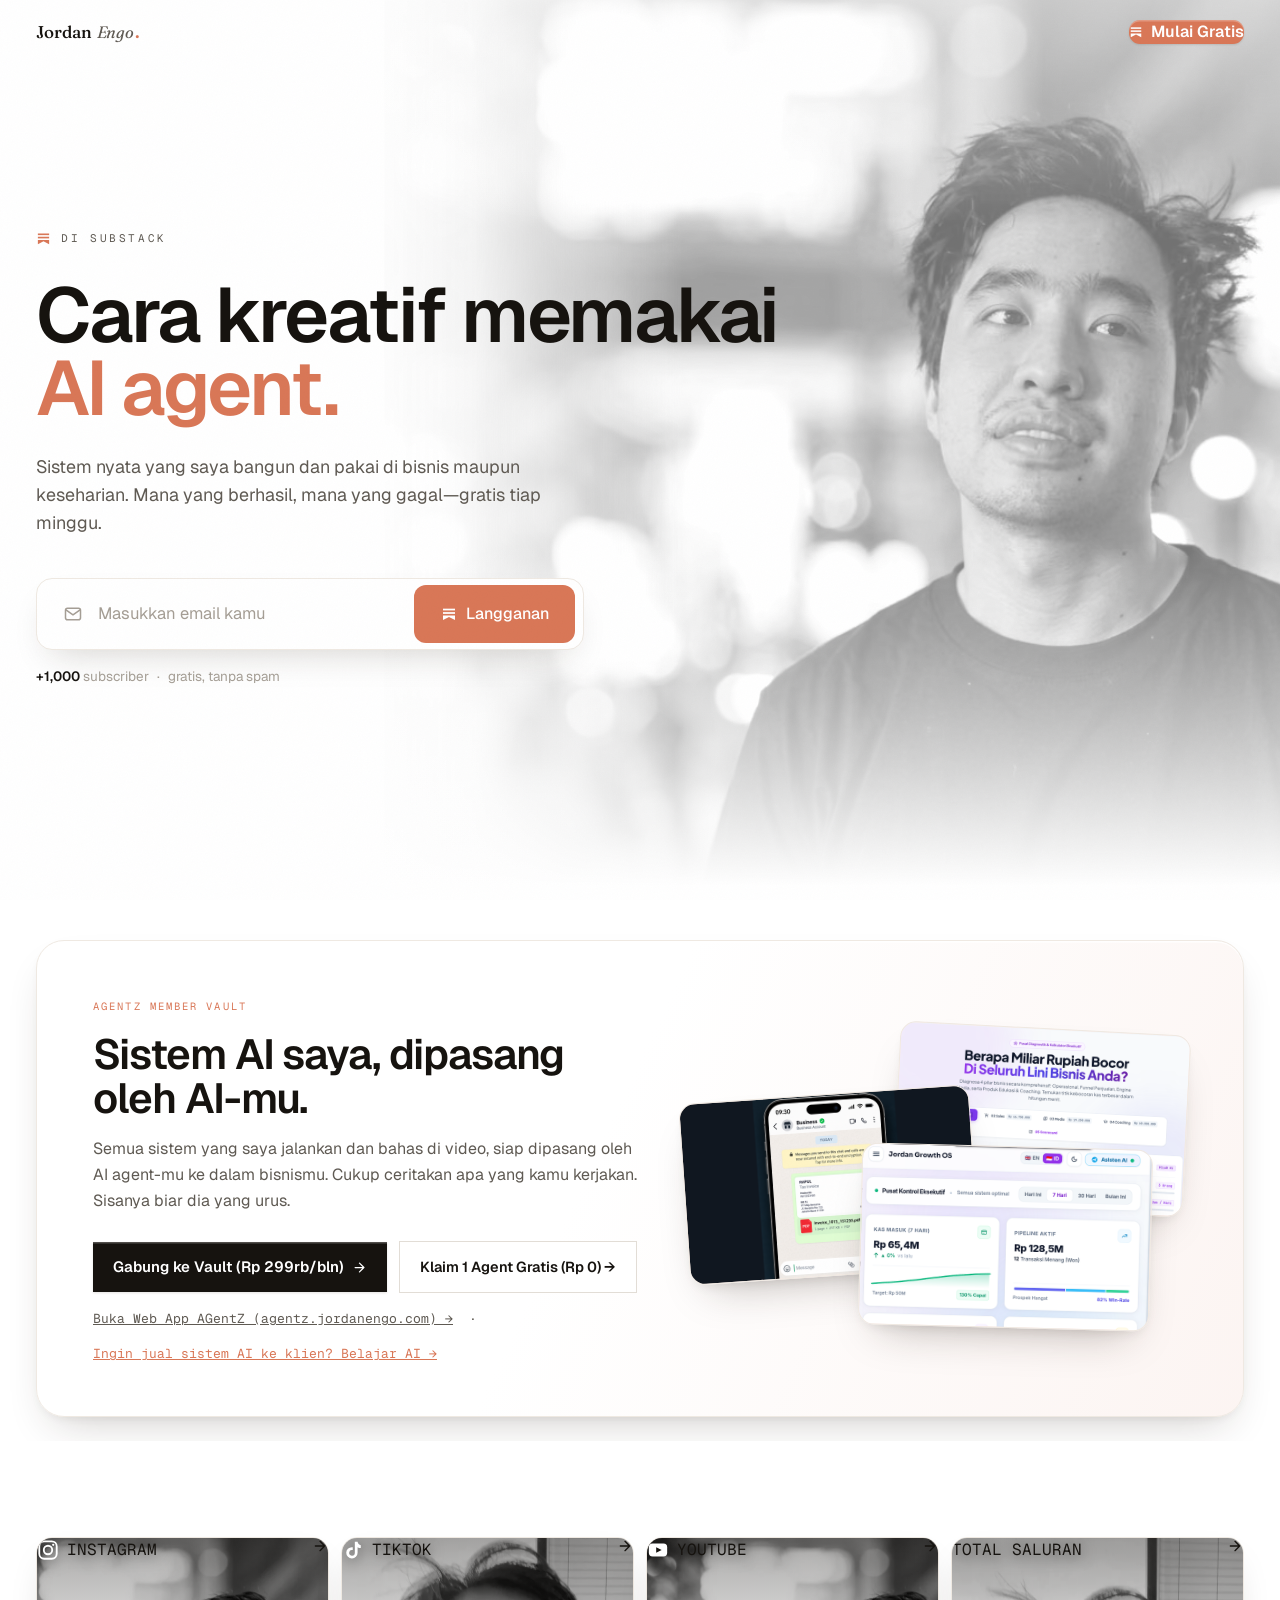
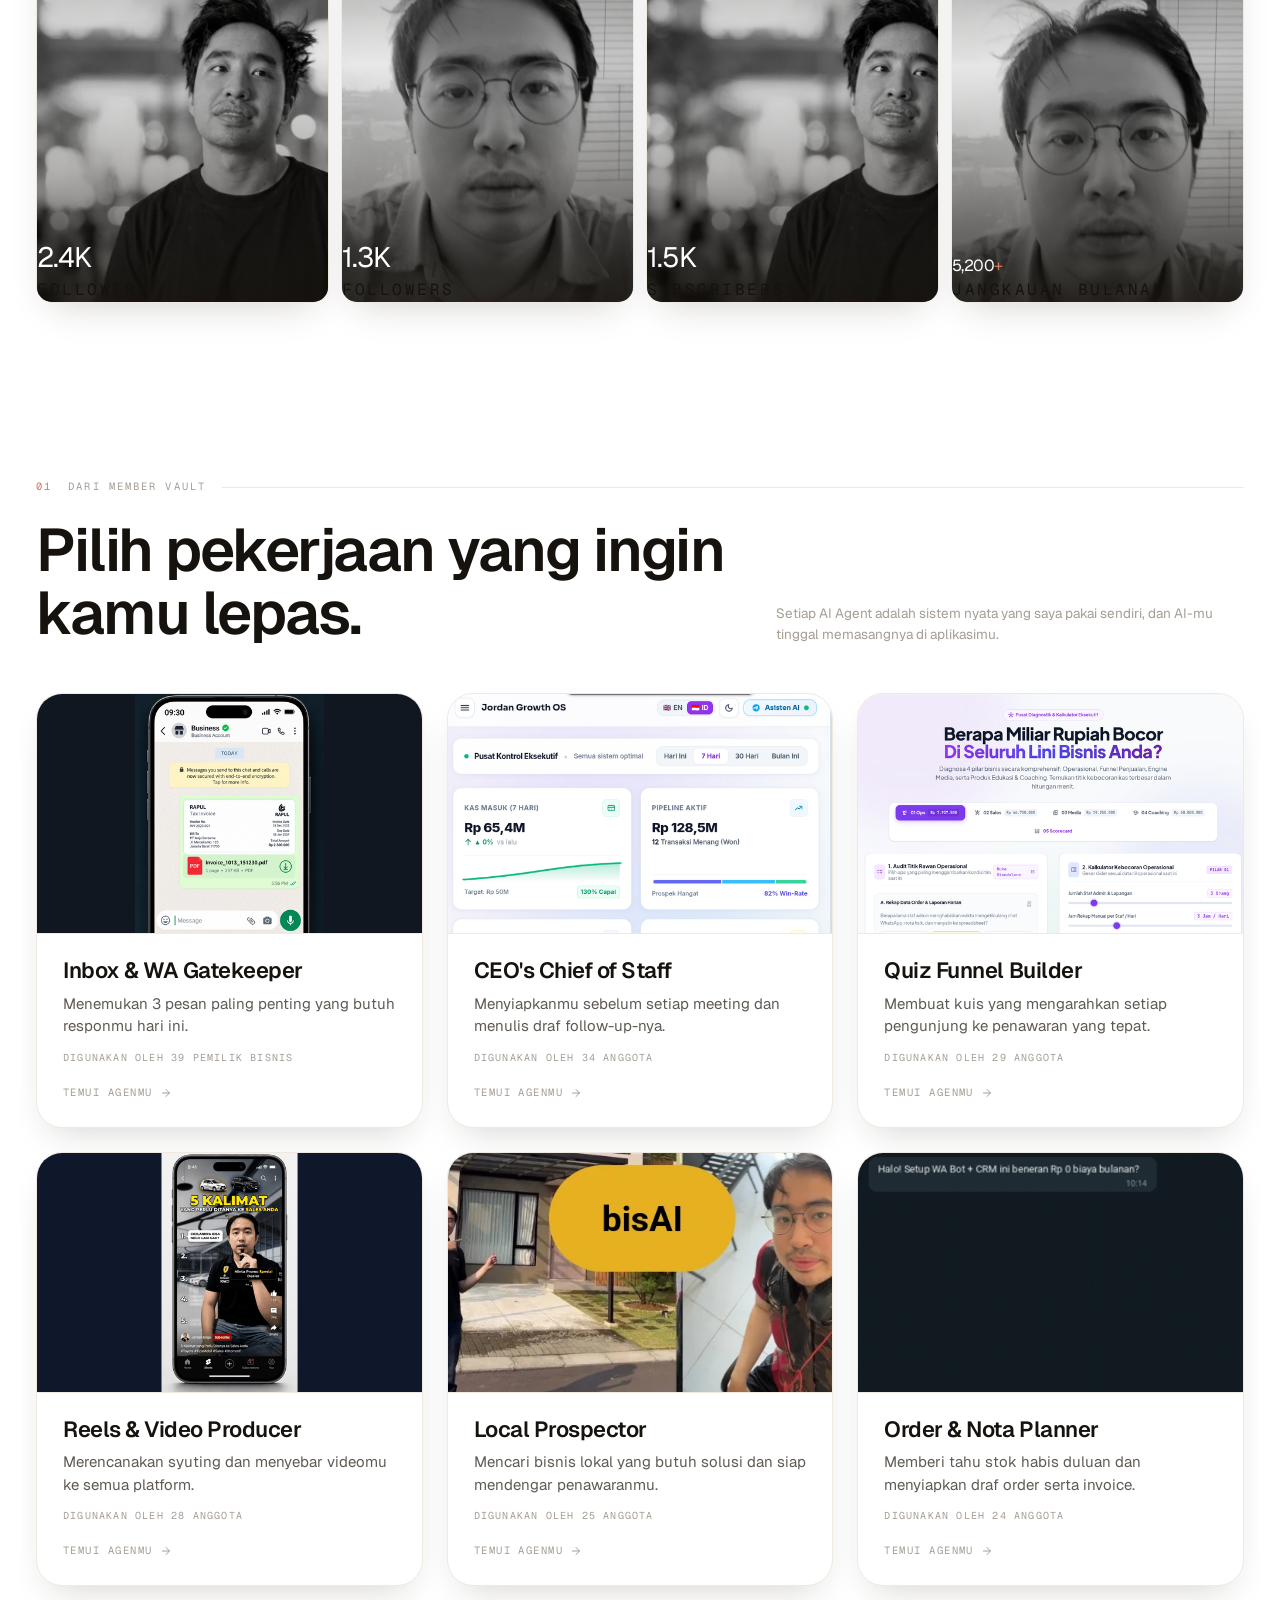
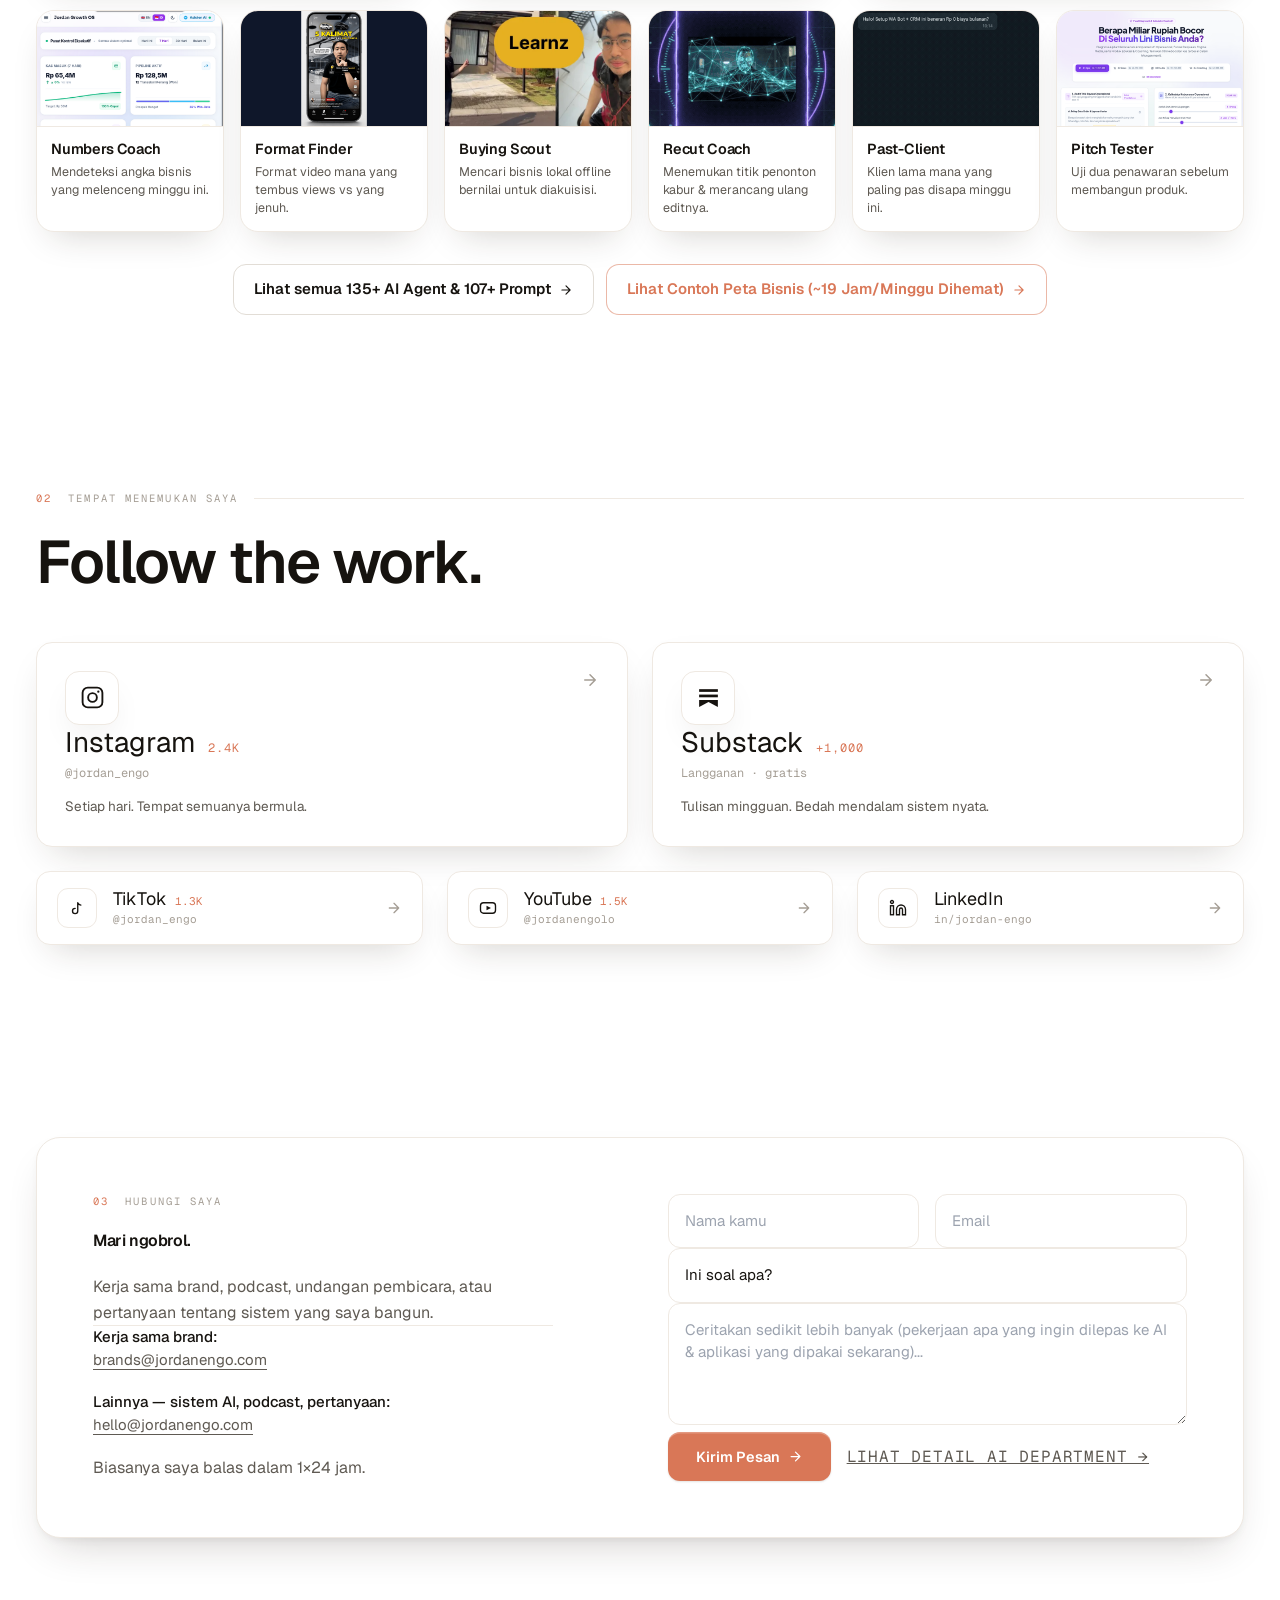
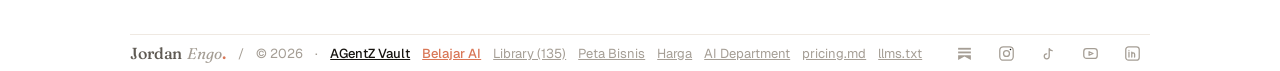
==== commit f05ac7d4: "chore(auto-backup): iteration sync 2026-11-25 07:27:13" ====
--- a/index.html
+++ b/index.html
@@ -623,14 +623,14 @@
                 class="inline-flex items-center gap-2 bg-cream text-white font-sans text-[15px] font-semibold px-5 py-3.5 rounded-[13px] hover:brightness-[1.04] transition-all"
                 style="background:var(--ink);box-shadow:0 1px 2px rgba(40,30,20,0.12), inset 0 1.5px 0 rgba(255,255,255,0.25)"
               >
-                Gabung ke Vault ($20/bln) <svg width="15" height="15" viewBox="0 0 24 24" fill="none" stroke="currentColor" stroke-width="2" stroke-linecap="round" stroke-linejoin="round"><path d="M5 12h14M12 5l7 7-7 7"></path></svg>
+                Gabung ke Vault (Rp 299rb/bln) <svg width="15" height="15" viewBox="0 0 24 24" fill="none" stroke="currentColor" stroke-width="2" stroke-linecap="round" stroke-linejoin="round"><path d="M5 12h14M12 5l7 7-7 7"></path></svg>
               </a>
               <a
                 href="/gabung.html?plan=free"
                 class="inline-flex items-center gap-2 font-sans text-[14.5px] font-semibold px-5 py-3.5 rounded-[13px] transition-all"
                 style="background:#ffffff;color:var(--ink);border:1.5px solid var(--line-strong)"
               >
-                Klaim 1 Agent Gratis ($0) →
+                Klaim 1 Agent Gratis (Rp 0) →
               </a>
             </div>
             <div class="mt-4 flex flex-wrap items-center gap-4 text-[13px] font-mono" style="color:var(--sub)">
@@ -1102,8 +1102,8 @@
               </div>
               <select id="topic" name="topic" class="field-input" required="" style="appearance:none">
                 <option value="" disabled="" selected="">Ini soal apa?</option>
-                <option value="AI Department — Bangun & jalankan sistem AI perusahaan ($2,500–$6,000+/bln)">AI Department — Bangun &amp; jalankan sistem AI perusahaan (Rp 25jt–60jt+/bln)</option>
-                <option value="Paket Max / Team — Custom Skill Queue ($149–$399/bln)">Paket Max / Team — Custom Skill Queue ($149–$399/bln)</option>
+                <option value="AI Department — Bangun & jalankan sistem AI perusahaan (Rp 25–75 Jt/bln)">AI Department — Bangun &amp; jalankan sistem AI perusahaan (Rp 25–75 Jt/bln)</option>
+                <option value="Paket Max / Team — Template Skill MCP Ringan (Rp 2,25 Jt–Rp 5,9 Jt/bln)">Paket Max / Team — Template Skill MCP Ringan (Rp 2,25 Jt–Rp 5,9 Jt/bln)</option>
                 <option value="Belajar AI & Mentoring Agensi (belajar.jordanengo.com)">Belajar AI &amp; Mentoring Agensi (belajar.jordanengo.com)</option>
                 <option value="Kerja sama brand / sponsorship">Kerja sama brand / sponsorship</option>
                 <option value="Podcast / undangan pembicara">Podcast / undangan pembicara</option>
@@ -1192,14 +1192,14 @@
       <h3 id="modal-title" class="text-[22px] font-semibold text-ink mb-2"></h3>
       <p id="modal-desc" class="text-[15px] leading-[1.6] text-sub mb-4"></p>
       <div class="p-3.5 rounded-[14px] mb-5 text-[13px]" style="background:#faf9f7;border:1px solid var(--line);color:var(--sub)">
-        <strong style="color:var(--ink)">Gratis sebagai 1 Agent pilihanmu</strong> (cukup email, tanpa kartu kredit) atau buka semua 135+ Agent dengan <strong>Member ($20/bln)</strong>.
+        <strong style="color:var(--ink)">Gratis sebagai 1 Agent pilihanmu</strong> (cukup email, tanpa kartu kredit) atau buka semua 135+ Agent dengan <strong>Member (Rp 299rb/bln)</strong>.
       </div>
       <div class="flex flex-col sm:flex-row items-stretch sm:items-center gap-2.5">
         <a id="modal-wa" href="/library.html" class="hk-btn flex-1 py-3 text-[14px] text-center">
           Buka Prompt &amp; Pasang di AI-ku →
         </a>
         <a href="/gabung.html?plan=member" class="px-4 py-3 rounded-[12px] border-[1.5px] border-line-strong text-[13.5px] font-semibold text-ink hover:text-clay text-center" style="text-decoration:none">
-          Member ($20/bln)
+          Member (Rp 299rb/bln)
         </a>
       </div>
     </div>
